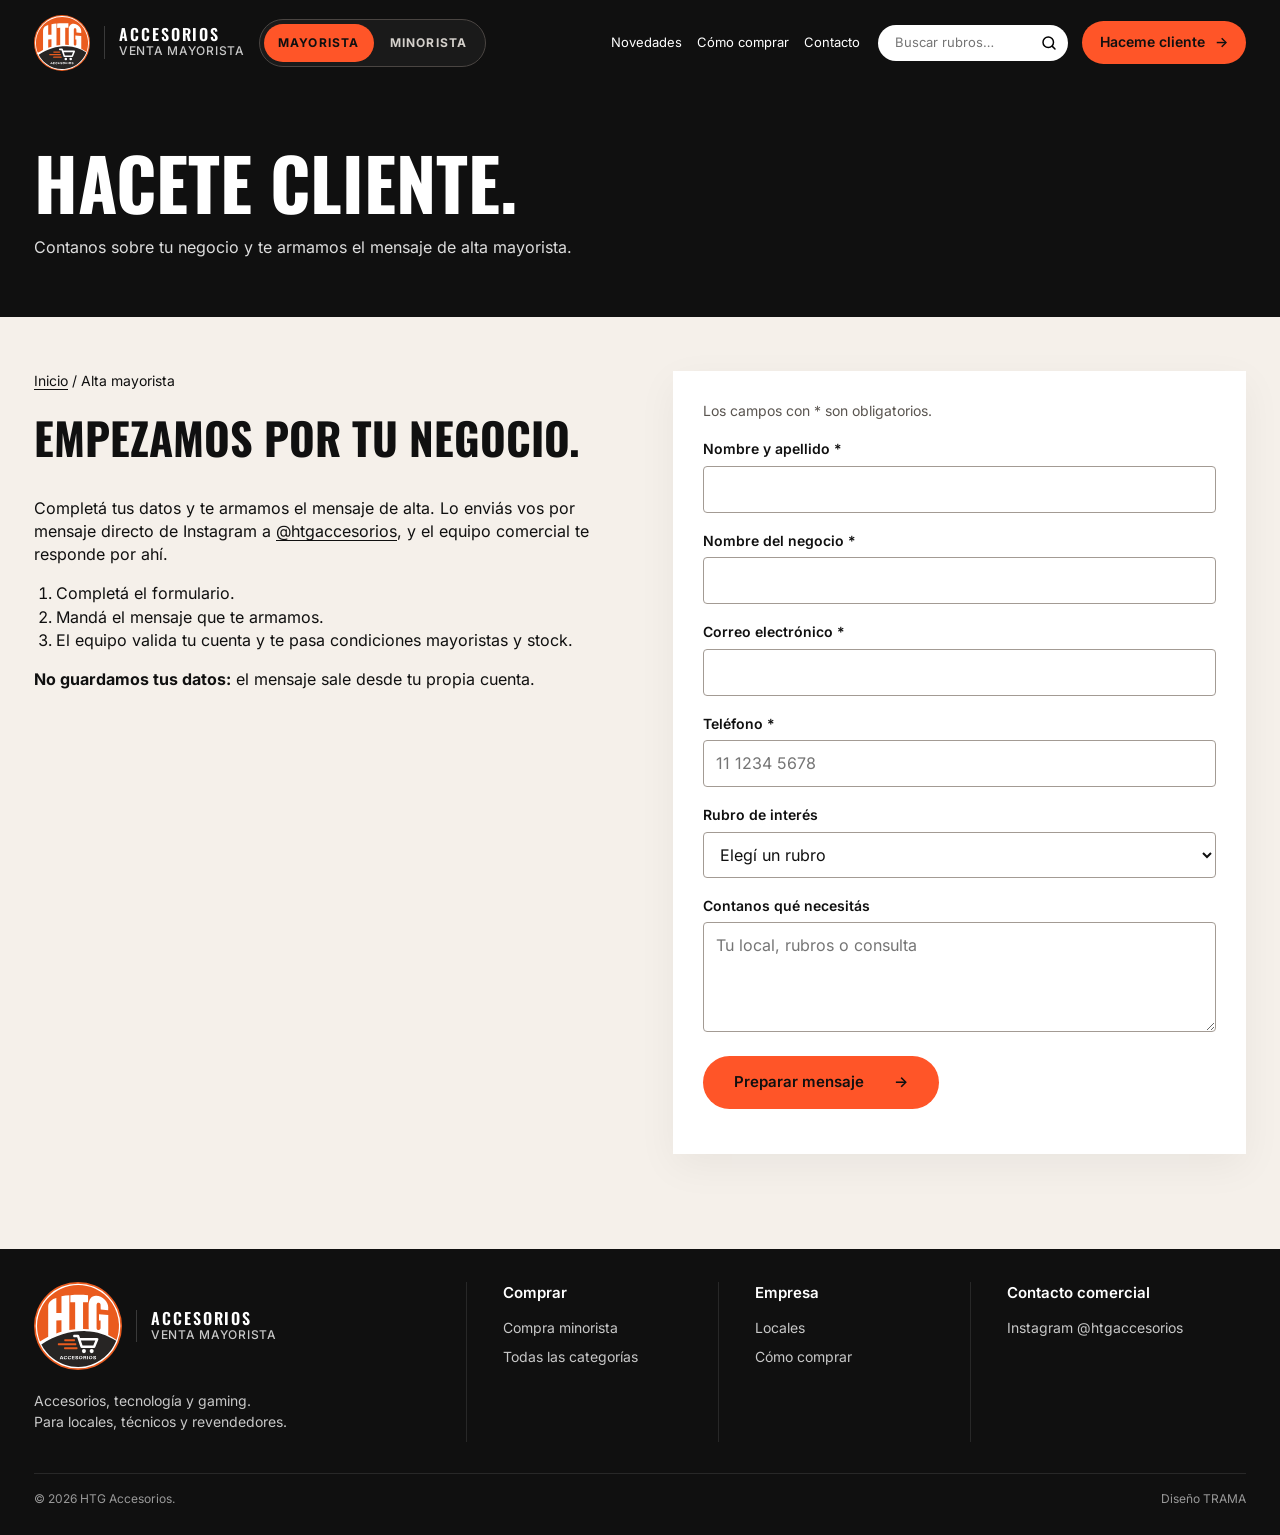
==== alta.html @ 03f977d9 "Selector Mayorista / Minorista dentro del encabezado y carrusel de rubros sin scroll vertical - El s" ====
<!doctype html><html lang="es-AR"><head><meta charset="utf-8"><meta name="viewport" content="width=device-width,initial-scale=1"><meta name="robots" content="noindex, nofollow"><title>Alta mayorista · HTG Accesorios</title><meta name="description" content="Prepará tu solicitud de alta mayorista para HTG Accesorios Monte Grande."><script>document.documentElement.classList.add('js');setTimeout(function(){if(!window.__htgReady)document.documentElement.classList.remove('js')},2500)</script><link rel="icon" href="assets/htg-logo.svg" type="image/svg+xml"><link rel="stylesheet" href="styles.css"><script src="site.js" defer></script></head><body>
<a class="skip" href="#contenido">Saltar al contenido</a><header class="site-header"><a class="identity" href="index.html" aria-label="HTG Accesorios, inicio"><img class="identity-logo" src="assets/htg-logo.svg" alt="" width="160" height="160"><span class="identity-side"><b>ACCESORIOS</b><small>VENTA MAYORISTA</small></span></a><nav class="channel-switch" aria-label="Tipo de venta"><a href="index.html" aria-current="true">Mayorista</a><a href="minorista.html">Minorista</a></nav><nav class="main-nav" id="main-nav" aria-label="Navegación principal"><a href="index.html#novedades">Novedades</a><a href="index.html#como-comprar">Cómo comprar</a><a href="index.html#locales">Contacto</a><a class="mobile-nav-cta" href="alta.html">Haceme cliente →</a></nav><form class="header-search" action="catalogo.html" method="get" role="search"><label class="visually-hidden" for="buscar-cabecera">Buscar rubros</label><input id="buscar-cabecera" name="q" type="search" placeholder="Buscar rubros…" autocomplete="off" enterkeyhint="search"><button type="submit" aria-label="Buscar"><svg viewBox="0 0 24 24" aria-hidden="true"><circle cx="11" cy="11" r="7"/><path d="m20 20-3.5-3.5"/></svg></button></form><a class="account-link" href="alta.html" aria-label="Alta mayorista"><svg viewBox="0 0 24 24" aria-hidden="true"><circle cx="12" cy="8" r="4"/><path d="M4 21a8 8 0 0 1 16 0"/></svg></a><a class="header-cta" href="alta.html">Haceme cliente <span aria-hidden="true">→</span></a><button class="menu-toggle" type="button" aria-controls="main-nav" aria-expanded="false" aria-label="Abrir menú"><span></span><span></span><span></span></button></header>
<main id="contenido"><section class="interior-header"><div class="container"><h1>HACETE CLIENTE.</h1><p>Contanos sobre tu negocio y te armamos el mensaje de alta mayorista.</p></div></section><section class="signup container"><div><p class="breadcrumbs"><a href="index.html">Inicio</a> / Alta mayorista</p><h2>EMPEZAMOS POR TU NEGOCIO.</h2><p>Completá tus datos y te armamos el mensaje de alta. Lo enviás vos por mensaje directo de Instagram a <a href="https://www.instagram.com/htgaccesorios/" target="_blank" rel="noopener"><u>@htgaccesorios</u></a>, y el equipo comercial te responde por ahí.</p><ol><li>Completá el formulario.</li><li>Mandá el mensaje que te armamos.</li><li>El equipo valida tu cuenta y te pasa condiciones mayoristas y stock.</li></ol><p><b>No guardamos tus datos:</b> el mensaje sale desde tu propia cuenta.</p></div>
<div class="signup-panel"><form id="signup-form" novalidate><p class="form-legend">Los campos con * son obligatorios.</p><label for="f-nombre">Nombre y apellido *</label><input id="f-nombre" name="nombre" required autocomplete="name" minlength="2" aria-describedby="e-nombre"><p class="field-error" id="e-nombre" aria-live="polite"></p><label for="f-negocio">Nombre del negocio *</label><input id="f-negocio" name="negocio" required autocomplete="organization" aria-describedby="e-negocio"><p class="field-error" id="e-negocio" aria-live="polite"></p><label for="f-email">Correo electrónico *</label><input id="f-email" name="email" type="email" required autocomplete="email" inputmode="email" aria-describedby="e-email"><p class="field-error" id="e-email" aria-live="polite"></p><label for="f-telefono">Teléfono *</label><input id="f-telefono" name="telefono" type="tel" required autocomplete="tel" inputmode="tel" placeholder="11 1234 5678" aria-describedby="e-telefono"><p class="field-error" id="e-telefono" aria-live="polite"></p><label for="interes">Rubro de interés</label><select name="interes" id="interes"><option value="">Elegí un rubro</option><option value="cargadores">Cables y cargadores</option><option value="audio">Audio</option><option value="fundas">Fundas</option><option value="pantalla">Protección de pantalla</option><option value="soportes">Soportes</option><option value="creadores">Creadores de contenido</option><option value="gaming">Gaming</option><option value="oficina">Computación y oficina</option><option value="smartwatch">Smartwatch y wearables</option><option value="celulares">Celulares y tablets</option></select><label for="f-mensaje">Contanos qué necesitás</label><textarea id="f-mensaje" name="mensaje" placeholder="Tu local, rubros o consulta"></textarea><button class="button button-orange" type="submit">Preparar mensaje <span aria-hidden="true">→</span></button><p class="form-message" id="form-message" role="status"></p></form>
<div class="signup-done" id="signup-done" hidden><h2 tabindex="-1">MENSAJE LISTO.</h2><p id="signup-done-lead"></p><label for="signup-message">Tu mensaje</label><textarea id="signup-message" readonly rows="9"></textarea><div class="signup-actions"><a class="button button-orange" id="send-instagram" href="https://ig.me/m/htgaccesorios" target="_blank" rel="noopener">Abrir chat de Instagram <span aria-hidden="true">→</span></a><a class="button button-outline-dark" id="send-whatsapp" href="#" target="_blank" rel="noopener">Enviar por WhatsApp <span aria-hidden="true">→</span></a></div><div class="signup-secondary"><button type="button" class="link-button" id="copy-again">Copiar de nuevo</button><a class="link-button" id="download-request" href="#" download="solicitud-alta-htg.txt">Descargar copia</a><button type="button" class="link-button" id="signup-edit">Corregir datos</button></div></div></div></section></main>
<footer class="site-footer"><div class="container footer-grid"><div class="footer-brand"><a class="identity" href="index.html" aria-label="HTG Accesorios, inicio"><img class="identity-logo" src="assets/htg-logo.svg" alt="" width="160" height="160"><span class="identity-side"><b>ACCESORIOS</b><small>VENTA MAYORISTA</small></span></a><p>Accesorios, tecnología y gaming.<br>Para locales, técnicos y revendedores.</p></div><div><h3>Comprar</h3><a href="minorista.html">Compra minorista</a><a href="catalogo.html">Todas las categorías</a></div><div><h3>Empresa</h3><a href="index.html#locales">Locales</a><a href="index.html#como-comprar">Cómo comprar</a></div><div><h3>Contacto comercial</h3><a href="https://www.instagram.com/htgaccesorios/" target="_blank" rel="noopener">Instagram @htgaccesorios</a></div></div><div class="container footer-bottom"><span>© 2026 HTG Accesorios.</span><span>Diseño TRAMA</span></div></footer></body></html>
---- styles.css ----
@font-face{font-family:Oswald;src:url('assets/Oswald-latin.woff2') format('woff2');font-weight:200 700;font-display:swap}@font-face{font-family:Inter;src:url('assets/Inter-latin.woff2') format('woff2');font-weight:100 900;font-display:swap}@font-face{font-family:Inter;src:url('assets/Inter-arrow.woff2') format('woff2');font-weight:100 900;unicode-range:U+2192;font-display:swap}
:root{--ink:#101010;--paper:#f5f0ea;--orange:#ff5528;--danger:#b3261e;--ink-raised:#151515;--ink-hover:#333;--line-dark:#282828;--on-dark-muted:#c8c8c8;--orange-hover:#ff7048;--muted:#5a5550;--line:#e3dbd3;--ease:cubic-bezier(.16,1,.3,1);--rev-dist:28px;accent-color:var(--orange);caret-color:var(--orange);--display:Oswald,'Arial Narrow',sans-serif;--body:Inter,Arial,sans-serif;scroll-behavior:smooth}*{box-sizing:border-box}[hidden]{display:none!important}::selection{background:var(--orange);color:var(--ink)}html{scroll-padding-top:80px}body{margin:0;background:var(--paper);color:var(--ink);font-family:var(--body);line-height:1.45;-webkit-font-smoothing:antialiased;-moz-osx-font-smoothing:grayscale;text-rendering:optimizeLegibility}a{color:inherit;text-decoration:none}button,input,textarea,select{font:inherit}button,a{-webkit-tap-highlight-color:transparent}button{cursor:pointer}img{max-width:100%;display:block}h1,h2,h3,p{margin-top:0}.container{width:min(100% - 112px,1328px);margin-inline:auto}.visually-hidden,.skip:not(:focus){position:absolute!important;width:1px;height:1px;padding:0;overflow:hidden;clip:rect(0,0,0,0);white-space:nowrap;border:0}.skip:focus{position:fixed;z-index:100;top:8px;left:8px;background:white;color:black;padding:12px}a:focus-visible,button:focus-visible,input:focus-visible,textarea:focus-visible{outline:3px solid var(--orange);outline-offset:4px}
.site-header{height:85px;background:var(--ink);color:#fff;display:flex;align-items:center;gap:24px;padding:0 max(56px,calc((100% - 1328px)/2));position:sticky;top:0;z-index:50;transition:transform .42s var(--ease),box-shadow .3s}.site-header.is-hidden{transform:translateY(-100%)}.site-header.is-scrolled{box-shadow:0 12px 30px -14px rgba(0,0,0,.7)}.identity{display:flex;align-items:center;gap:14px;flex-shrink:0;white-space:nowrap}.identity-logo{width:64px;height:auto;flex:0 0 auto}.identity-side{display:flex;flex-direction:column;gap:2px}.identity-side{border-left:1px solid #3a3a3a;padding-left:14px}.identity-side b{font-family:var(--display);font-weight:600;font-size:18px;letter-spacing:.12em;line-height:1}.identity-side small{font-size:12px;font-weight:500;letter-spacing:.06em;line-height:1.2;color:var(--on-dark-muted)}.main-nav{display:flex;justify-content:center;align-items:center;gap:28px;white-space:nowrap;margin-left:auto}.main-nav a{font-size:14px;font-weight:400;transition:color .2s}.main-nav a:hover,.main-nav a[aria-current=page]{color:var(--orange)}.mobile-nav-cta{display:none}.header-search{height:36px;width:245px;background:#fff;border-radius:30px;display:flex;align-items:center;margin-left:4px;flex-shrink:1;min-width:175px}.header-search input{min-width:0;width:100%;border:0;background:none;outline:none;padding:0 0 0 17px;color:var(--line-dark);font-size:13px}.header-search button{width:38px;height:36px;border:0;background:transparent;display:grid;place-items:center;flex:0 0 38px}.account-link{width:24px;flex:0 0 24px}.header-cta{background:var(--orange);color:var(--ink);transition:background-color .2s;border-radius:30px;padding:11px 18px;font-size:14px;font-weight:600;white-space:nowrap;display:flex;gap:10px;align-items:center}.menu-toggle{display:none}
.hero{height:600px;background:var(--ink);color:white;position:relative;isolation:isolate;overflow:hidden;display:flex;flex-direction:column;justify-content:space-between}.hero:before{content:"";position:absolute;inset:0;background:linear-gradient(90deg,rgba(0,0,0,.9),rgba(0,0,0,.8) 34%,rgba(0,0,0,.55) 58%,rgba(0,0,0,.18) 82%,rgba(0,0,0,.1)),linear-gradient(0deg,rgba(0,0,0,.7),transparent 38%);pointer-events:none}.hero-main,.hero-bottom{position:relative}.hero-main{padding-top:67px}.eyebrow{font-size:13px;letter-spacing:.16em;font-weight:700;line-height:1.3;color:var(--orange);margin-bottom:16px}.hero h1{font-family:var(--display);font-weight:700;font-size:clamp(48px,5.6vw,80px);line-height:.95;letter-spacing:0;max-width:870px;margin:0;text-transform:uppercase}.hero h1 span,.hero h1 em{display:block;font-style:normal}.hero h1 span{font-size:.63em;font-weight:600;line-height:1.1;white-space:nowrap}.hero h1 em{color:var(--orange);font-size:1.1em;line-height:1;white-space:nowrap}.hero-signature{font-size:24px;font-weight:500;letter-spacing:.2em;line-height:1.2;margin:14px 0 0}.hero-copy{font-size:18px;line-height:1.45;color:#e5e5e5;margin:16px 0 26px}.actions{display:flex;gap:24px}.button{border-radius:40px;display:inline-flex;align-items:center;justify-content:center;gap:30px;min-height:53px;padding:0 31px;font-size:15px;font-weight:600;white-space:nowrap;transition:transform .12s var(--ease),background-color .2s,color .2s,border-color .2s}.button:active{transform:scale(.97)}.button-orange{background:var(--orange);color:var(--ink)}.button-orange:hover,.header-cta:hover{background:var(--orange-hover)}.button-outline{border:1px solid #fff;color:#fff;background:rgba(0,0,0,.1)}.button-outline:hover{background:#fff;color:var(--ink)}.hero-bottom{min-height:105px;display:flex;align-items:stretch;justify-content:space-between;gap:24px}.benefits{display:flex;align-items:center;gap:0}.benefits>div{display:flex;align-items:center;gap:13px;min-width:195px;padding:0 24px;border-right:1px solid #393533}.benefits>div:first-child{padding-left:0}.benefits>div:last-child{border:0}.benefits p{font-size:13px;line-height:1.35;margin:0}.benefit-icon{width:36px;height:36px;flex:0 0 36px;color:var(--orange);fill:none;stroke:currentColor;stroke-width:1.5;stroke-linecap:round;stroke-linejoin:round}.hero-location{display:flex;gap:15px;align-items:center;background:rgba(0,0,0,.72);padding:12px 24px;min-width:190px}.hero-location b,.hero-location small,.hero-location .location-more{display:block}.hero-location b{font-size:14px}.hero-location small{font-size:12px}.location-more{margin-top:14px;font-size:12px;font-weight:500}.pin{display:inline-block;width:20px;height:27px;flex:0 0 20px;background:var(--orange);-webkit-mask:url('assets/icono-ubicacion.svg') center/contain no-repeat;mask:url('assets/icono-ubicacion.svg') center/contain no-repeat}
.categories-section{padding:26px 0 30px}.section-heading{display:flex;align-items:start;justify-content:space-between;margin:0 0 20px}.section-heading h2{font-size:13px;letter-spacing:.12em;line-height:1.15;border-left:2px solid var(--orange);padding-left:12px;margin:0;font-weight:700}.section-heading>a{font-size:14px;font-weight:500;white-space:nowrap;display:inline-flex;align-items:center;min-height:44px;margin-top:-12px}.section-heading>a span{margin-left:10px;font-size:19px}.categories-grid{display:grid;grid-auto-flow:column;grid-auto-columns:calc((100% - 32px)/5);gap:8px;overflow-x:auto;overflow-y:hidden;overscroll-behavior-x:contain;scroll-snap-type:x proximity;scrollbar-width:none;margin:0 -20px;padding:0 20px 2px;scroll-padding-inline:20px}.categories-grid::-webkit-scrollbar{display:none}.category{scroll-snap-align:start}.cat-tools{display:flex;align-items:center;gap:10px;margin-top:-12px}.cat-tools>a{font-size:14px;font-weight:500;white-space:nowrap;display:inline-flex;align-items:center;min-height:44px;margin-right:10px}.cat-tools>a span{margin-left:10px;font-size:19px;transition:transform .2s}.cat-tools>a:hover span{transform:translateX(4px)}.cat-arrow{width:44px;height:44px;border-radius:50%;border:1px solid #cfc6be;background:transparent;color:var(--ink);display:grid;place-items:center;transition:background-color .2s,color .2s,border-color .2s,opacity .2s}.cat-arrow svg{width:20px;height:20px;fill:none;stroke:currentColor;stroke-width:2;stroke-linecap:round;stroke-linejoin:round}.cat-arrow:not(:disabled):hover{background:var(--ink);border-color:var(--ink);color:#fff}.cat-arrow:disabled{opacity:.3;cursor:default}.category{min-width:0;display:flex;flex-direction:column;background:#f0eae4;transform:translate3d(0,var(--ty,0px),0) skewX(var(--skew,-7deg));transition:transform .9s var(--ease) var(--d,0ms),opacity .6s var(--ease) var(--d,0ms);overflow:hidden;border-radius:6px 6px 0 0}.category img{width:calc(100% + 34px);max-width:none;height:auto;aspect-ratio:1.08;object-fit:cover;transform:skewX(7deg) scale(1.02);margin-left:-17px;transition:transform .26s}.category:hover img{transform:skewX(7deg) scale(1.07)}.category>span{height:80px;transform:skewX(7deg);font-weight:600;font-size:17px;line-height:1.2;display:block;padding:17px 20px 6px;position:relative}.category b{position:absolute;right:20px;top:25px;font-size:22px;font-weight:400}
.wholesale{display:grid;grid-template-columns:56% 44%;height:495px;background:var(--ink);color:white}.stock-photo{background:var(--ink) url('assets/stock-arana.webp') center/cover no-repeat;position:relative}.stock-photo:before{content:"";position:absolute;inset:0;background:linear-gradient(90deg,rgba(0,0,0,.88),rgba(0,0,0,.62) 46%,rgba(0,0,0,.15) 85%)}.stock-content{position:relative;margin-left:max(8%,calc((100vw - 1328px)/2));padding-top:100px;max-width:300px}.stock-content h2,.how h2,.promo h2,.social-intro h2,.locations h2{font-family:var(--display);font-weight:700;line-height:.98}.stock-content h2{font-size:66px;margin:0 0 14px}.stock-content h2 em{font-style:normal;color:var(--orange)}.stock-content p{font-size:17px;line-height:1.4;margin:0 0 18px}.stock-content .button,.how .button{min-height:44px;padding:0 27px;font-size:14px}.how{display:grid;grid-template-columns:70% 30%;background:var(--ink)}.how-content{padding:40px 30px 25px 60px}.how h2{font-size:32px;font-weight:500;line-height:1.05;margin:0 0 19px}.how ol{list-style:none;padding:0;margin:0 0 20px}.how li{display:flex;gap:19px;padding:8px 0 10px;border-bottom:1px solid var(--line-dark)}.how li:last-child{border:0}.how li>span{font-family:var(--display);font-weight:500;font-size:38px;line-height:1;color:var(--orange)}.how li p{margin:0}.how li b{font-size:16px;font-weight:600;display:block;margin-bottom:2px}.how li small{display:block;color:var(--on-dark-muted);font-size:13px;line-height:1.4;max-width:280px}.how-photo{background:url('assets/como-comprar-local.webp') center/cover no-repeat}
.brands-section{padding:23px 0 30px}.brands-heading{margin-bottom:17px}.brands-heading h2{font-size:12px;border-left:0;padding:0 0 0 46px;position:relative}.brands-heading h2:before{content:"";position:absolute;left:0;top:50%;width:33px;border-top:2px solid var(--orange)}.brands{display:flex;justify-content:space-between;align-items:center;gap:25px;scrollbar-width:thin}.brands img{height:var(--h,30px);width:auto;flex:0 0 auto}.brand-samsung{--h:21px}.brand-apple{--h:31px}.brand-motorola{--h:29px}.brand-xiaomi{--h:29px}.brand-jbl{--h:40px}.brand-soul{--h:23px}.brand-aitech{--h:22px}.brand-pro21{--h:34px}.brand-send{--h:24px}
.promos{display:grid;grid-template-columns:1fr 1fr;gap:12px}.promo{--slant:70px;position:relative;isolation:isolate;height:300px;background:var(--ink) var(--photo) right center/auto 100% no-repeat;border-radius:6px;overflow:hidden}.promo::before{content:'';position:absolute;inset:0 auto 0 0;z-index:-1;width:max(var(--field),calc(100% - 433px));background:var(--field-bg);clip-path:polygon(0 0,100% 0,calc(100% - var(--slant)) 100%,0 100%)}.promo-gaming{--photo:url('assets/promo-gaming.webp');--field:48%;--field-m:64%;--field-bg:#f4e4d7}.promo-carga{--photo:url('assets/promo-carga.webp');--field:60%;--field-m:70%;--field-bg:#fe4d20}.promo>div{padding:23px 30px}.promo h2{font-size:43px;margin:0 0 8px}.promo-carga h2{font-size:clamp(28px,2.6vw,38px)}.promo p{font-size:15px;line-height:1.35;margin-bottom:14px}.button-dark{background:var(--ink);color:#fff;min-height:41px;padding:0 24px;font-size:13px;gap:24px}.button-dark:hover{background:var(--ink-hover)}
.social-section{display:grid;grid-template-columns:270px minmax(0,1fr);gap:18px;padding-top:23px;padding-bottom:23px}.social-intro h2{font-size:34px;margin:0 0 10px}.social-intro p{font-size:14px;line-height:1.45;margin-bottom:12px;max-width:230px}.social-handle{display:inline-block;font-size:15px;font-weight:600;padding:12px 0}.social-pictures{display:grid;grid-template-columns:repeat(5,minmax(0,1fr));gap:10px}.social-pictures img{height:166px;width:100%;object-fit:cover;border-radius:5px}
.locations{background:var(--ink);color:white;padding:22px 0;border-bottom:1px solid #666}.location-layout{display:grid;grid-template-columns:1.05fr 1.2fr repeat(3,1fr);gap:16px;align-items:center}.locations-lead{display:flex;align-items:center;gap:18px}.store-symbol{color:var(--orange);border:1px solid #454545;border-radius:10px;padding:14px}.store-symbol svg,.social-links svg{display:block;fill:none;stroke:currentColor;stroke-width:1.5;stroke-linecap:round;stroke-linejoin:round}.store-symbol svg{width:52px;height:52px}.social-links{margin-top:18px}.social-links svg{width:24px;height:24px}.locations h2{font-size:30px;line-height:1;margin:0 0 12px}.locations h2 small{font-size:.66em;font-weight:500;letter-spacing:.04em}.locations .button{min-height:44px;padding:0 18px;font-size:13px}.location-card{display:flex;align-items:center;gap:16px;padding-left:17px;border-left:1px solid var(--line-dark);transition:color .2s}.location-card:hover b{color:var(--orange)}.location-card p{margin:0}.location-card b{display:block;font-size:15px;font-weight:600}.location-card small{display:block;font-size:13px;line-height:1.4;color:var(--on-dark-muted);margin-top:4px}.loc-tag{display:block;font-size:12px;font-weight:700;letter-spacing:.1em;line-height:1.2;text-transform:uppercase;color:var(--on-dark-muted);margin-bottom:6px}.location-card.is-main{border-left:2px solid var(--orange)}.location-card.is-main .loc-tag{color:var(--orange)}.location-card.is-main b{font-size:18px}.site-footer{background:var(--ink);color:#fff;padding-top:33px}.footer-grid{display:grid;grid-template-columns:1.45fr .8fr .8fr 1fr;gap:32px;padding-bottom:31px}.footer-grid>div:not(:first-child){border-left:1px solid var(--line-dark);padding-left:36px}.footer-grid .identity-logo{width:88px}.footer-brand p{font-size:14px;line-height:1.5;color:var(--on-dark-muted);margin:20px 0 10px}.footer-grid h3{font-size:15px;font-weight:600;margin-bottom:14px}.footer-grid a:not(.identity),.footer-grid p:not(.footer-brand p){font-size:14px;color:var(--on-dark-muted);display:block;margin-bottom:9px}.footer-grid a:hover{color:var(--orange)}.social-links a{font-size:24px!important;color:white!important}.footer-bottom{border-top:1px solid var(--line-dark);display:flex;justify-content:space-between;font-size:12px;color:#999;padding:16px 0 28px}
.interior-header{background:var(--ink);color:#fff;padding:58px 0}.interior-header .eyebrow{margin-bottom:11px}.interior-header h1{font-family:var(--display);font-weight:700;font-size:clamp(50px,5.6vw,84px);line-height:1.1;margin:0 0 14px}.interior-header p:last-child{max-width:600px;margin:0;color:#ddd}.catalog-layout{padding:40px 0 85px}.catalog-tools{display:flex;align-items:center;justify-content:space-between;gap:20px;margin-bottom:30px}.catalog-tools label{font-weight:700}.catalog-tools input{border:1px solid #bbb;border-radius:4px;background:#fff;padding:12px 15px;min-width:280px}.catalog-grid{display:grid;grid-template-columns:repeat(5,1fr);gap:16px}.catalog-card{background:#eae2db;border-radius:5px;overflow:hidden}.catalog-card img{height:260px;width:100%;object-fit:cover;transition:transform .2s}.catalog-card:hover img{transform:scale(1.035)}.catalog-card h2{font-family:var(--display);font-weight:600;font-size:32px;line-height:1;margin:0}.catalog-card>div{display:flex;align-items:center;justify-content:space-between;gap:12px;padding:18px}.catalog-card span{color:var(--orange);font-size:25px}.catalog-empty{padding:26px 30px;background:#fff;border:1px solid var(--line);border-radius:6px}.catalog-empty p{margin:0 0 6px}.catalog-empty p:last-child{margin:0}.catalog-empty a{text-decoration:underline;text-underline-offset:.2em}.catalog-count{margin:2px 0 0;font-size:14px;color:var(--muted)}.catalog-note{margin-top:30px;padding:20px;border:1px solid #d4ccc5;font-size:14px;line-height:1.4}.catalog-note p{margin:0}.breadcrumbs{font-size:14px;line-height:2.2;margin:0 0 25px}.breadcrumbs a{text-decoration:underline}.signup{display:grid;grid-template-columns:1fr 1fr;gap:65px;padding:54px 0 95px}.signup h2{font-family:var(--display);font-weight:700;font-size:44px;line-height:1}.signup>div p,.signup>div li{line-height:1.45}.signup ol{padding-left:22px}.signup form,.signup-done{background:#fff;padding:30px;box-shadow:0 12px 38px rgba(0,0,0,.05)}.signup label{display:block;font-weight:600;font-size:14px;margin:18px 0 6px}.signup input,.signup textarea,.signup select{display:block;width:100%;min-height:46px;padding:11px 12px;border:1px solid #a39b94;border-radius:4px;background:#fff;color:var(--ink);font-size:16px;transition:border-color .2s,box-shadow .2s}.signup :is(input,textarea,select):focus-visible{outline:none;border-color:var(--ink);box-shadow:0 0 0 3px rgba(255,85,40,.4)}.signup [aria-invalid=true]{border-color:var(--danger);box-shadow:0 0 0 1px var(--danger)}.field-error{color:var(--danger);font-size:14px;font-weight:500;margin:6px 0 0}.field-error:empty{display:none}.form-legend{font-size:14px;color:var(--muted);margin:0}.signup form .button{margin-top:24px}.signup textarea{height:110px;resize:vertical}.signup button{border:0}.form-message{font-size:14px;line-height:1.4;margin:15px 0 0;color:#555}

/* ---- Movimiento ------------------------------------------------------------
   Una sola curva (--ease) para todo el sitio. El foco es la entrada del hero:
   el local prende las luces y el titular sube desde abajo del renglón. El resto
   es gramática: los rubros y los pasos entran una sola vez, en cascada. */
.hero-photo{position:absolute;inset:0;z-index:-1;background:url('assets/hero-deposito.webp') center/cover no-repeat;filter:brightness(.82) saturate(.85)}
.hero h1>span,.hero h1>em{overflow:hidden;padding:.14em 0 .06em;margin:-.14em 0 -.06em}
.hero h1 i{display:block;font-style:normal}
.js .hero-photo{transform:scale(1.07);filter:brightness(.3) saturate(.6)}
.js .hero h1 i{transform:translate3d(0,135%,0)}
.js .hero [data-in]{opacity:0;transform:translate3d(0,16px,0)}
.hero.is-in .hero-photo{transform:none;filter:brightness(.82) saturate(.85);transition:transform 1.8s var(--ease),filter 1.3s var(--ease) .08s}
.hero.is-in h1 i{transform:none;transition:transform 1s var(--ease) var(--d,0ms)}
.hero.is-in [data-in]{opacity:1;transform:none;transition:opacity .7s var(--ease) var(--d,0ms),transform .9s var(--ease) var(--d,0ms)}
.mask{display:inline-block;overflow:hidden;vertical-align:top;padding:.1em 0 .04em;margin:-.1em 0 -.04em}
.mask>i{display:inline-block;font-style:normal}
.js .reveal .mask>i{transform:translate3d(0,130%,0)}
.reveal.is-in .mask>i{transform:none;transition:transform .9s var(--ease) var(--d,0ms)}
.js .reveal:not(.reveal-words):not(.category){opacity:0;transform:translate3d(0,var(--rev-dist),0)}
.reveal.is-in:not(.reveal-words):not(.category){opacity:1;transform:none;transition:opacity .7s var(--ease) var(--d,0ms),transform .9s var(--ease) var(--d,0ms)}
.js .category.reveal:not(.is-in){--ty:var(--rev-dist);opacity:0}
.button span[aria-hidden],.header-cta span,.section-heading>a span,.category b,.catalog-card span,.social-handle span,.location-more{display:inline-block;transition:transform .25s var(--ease)}
.button:hover span[aria-hidden],.header-cta:hover span,.section-heading>a:hover span,.category:hover b,.catalog-card:hover span,.social-handle:hover span,.hero-location:hover .location-more{transform:translateX(4px)}
.social-pictures a{display:block;border-radius:5px;overflow:hidden}
.social-pictures img{transition:transform .5s var(--ease)}
.social-pictures a:hover img{transform:scale(1.05)}
.header-search button svg{width:18px;height:18px}
.account-link{display:grid;place-items:center;width:44px;height:44px;flex:0 0 44px}
.account-link svg{width:24px;height:24px}
.header-search svg,.account-link svg{fill:none;stroke:currentColor;stroke-width:2;stroke-linecap:round;stroke-linejoin:round}
.menu-toggle span{transition:transform .25s var(--ease),opacity .2s}
.menu-toggle[aria-expanded=true] span:nth-child(1){transform:translateY(7px) rotate(45deg)}
.menu-toggle[aria-expanded=true] span:nth-child(2){opacity:0}
.menu-toggle[aria-expanded=true] span:nth-child(3){transform:translateY(-7px) rotate(-45deg)}
@keyframes nav-in{from{opacity:0;transform:translateY(-8px)}}.nav-scrim{position:fixed;inset:0;z-index:40;background:rgba(0,0,0,.55);animation:fade-in .25s var(--ease)}@keyframes fade-in{from{opacity:0}}
::view-transition-group(*){animation-duration:.38s;animation-timing-function:cubic-bezier(.16,1,.3,1)}
.signup-panel{min-width:0}
.signup-done{animation:done-in .5s var(--ease)}
@keyframes done-in{from{opacity:0;transform:translateY(10px)}}
.signup-done h2{outline:none;margin-bottom:10px}
.signup-done p{line-height:1.5}
.signup #signup-message{height:auto;font-size:15px;line-height:1.5;background:#faf8f5;resize:vertical}
.signup-actions{display:flex;flex-wrap:wrap;gap:12px;margin:20px 0 6px}
.button-outline-dark{border:1px solid var(--ink);color:var(--ink);background:transparent}
.button-outline-dark:hover{background:var(--ink);color:#fff}
.signup-secondary{display:flex;flex-wrap:wrap;gap:0 20px}
.link-button{background:none;border:0;padding:12px 0;font-size:14px;font-weight:600;color:var(--ink);text-decoration:underline;text-underline-offset:.2em;cursor:pointer}
.link-button:hover{color:#c23a00}
.breadcrumbs a,.signup a u{text-underline-offset:.2em}
.brands,.social-pictures{scrollbar-color:#b9b1aa transparent}
@media(max-width:1340px){.site-header{gap:14px;padding:0 24px}.main-nav{gap:15px}.main-nav a{font-size:13px}.identity-logo{width:56px}.container{width:min(100% - 68px,1328px)}.site-header{padding:0 34px}.identity-side b{font-size:16px}.header-search{width:190px;min-width:150px}.benefits>div{min-width:165px;padding:0 13px}.promo h2{font-size:clamp(30px,2.8vw,36px)}.promo-carga h2{font-size:clamp(26px,2.4vw,30px)}}
@media(max-width:1340px){.account-link{display:none}}@media(max-width:1200px){.promos{grid-template-columns:1fr}.promo h2,.promo-carga h2{font-size:36px}}@media(max-width:1120px){.main-nav{position:absolute;top:100%;left:0;right:0;background:var(--ink-raised);display:none;flex-direction:column;align-items:stretch;gap:0;margin:0;padding:14px 28px 24px;box-shadow:0 15px 22px #0007}.main-nav.open{display:flex;animation:nav-in .28s var(--ease)}.main-nav a{font-size:17px;padding:12px;border-bottom:1px solid #333}.main-nav .mobile-nav-cta{display:block;color:var(--orange);font-weight:700}.menu-toggle{border:0;background:none;width:44px;height:44px;display:flex;flex-direction:column;justify-content:center;gap:5px;padding:0 9px;margin-left:0}.menu-toggle span{width:100%;height:2px;background:#fff}.header-cta,.account-link{display:none}.header-search{margin-left:auto}}@media(max-width:1000px){.hero h1{font-size:clamp(49px,6.3vw,70px)}.hero-bottom{width:100%}.benefits{padding-left:24px}.benefits>div{min-width:145px}.hero-location{min-width:160px}.category img{height:auto}.category>span{font-size:14px;padding:15px}.wholesale{grid-template-columns:53% 47%}.how{grid-template-columns:1fr}.how-photo{display:none}.how-content{padding:34px 26px}.stock-content{padding-top:100px}.location-layout{grid-template-columns:1fr 1fr}.social-section{grid-template-columns:210px 1fr}.social-pictures{overflow:auto;display:flex}.social-pictures a{flex:0 0 160px}.stock-photo:before{background:linear-gradient(90deg,rgba(0,0,0,.82),rgba(0,0,0,.35) 85%)}}
@media(max-width:700px){.container{width:min(100% - 32px,550px)}.site-header{height:69px;padding:0 15px;gap:12px}.identity-logo{width:50px}.identity{gap:10px}.identity-side{padding-left:10px}.identity-side b{font-size:15px;letter-spacing:.1em}.header-search{width:44px;min-width:44px;flex:0 0 44px;background:transparent}.header-search button{width:44px;height:44px;flex-basis:44px}.header-search input{position:absolute;top:69px;left:0;right:0;width:100%;padding:12px 18px;background:white;border-radius:0;font-size:16px;display:none}.header-search:focus-within input,.header-search.search-open input{display:block}.header-search button{color:white}.hero{height:auto;min-height:680px}.hero-photo{background-position:66% center}.hero:before{background:linear-gradient(90deg,rgba(0,0,0,.88),rgba(0,0,0,.45)),linear-gradient(0deg,rgba(0,0,0,.85),transparent 55%)}.hero-main{padding-top:65px}.eyebrow{font-size:12px;letter-spacing:.1em}.hero h1{font-size:clamp(44px,10vw,67px);max-width:550px}.hero h1 span,.hero h1 em{white-space:normal}.hero h1 span{font-size:.74em}.hero h1 em{font-size:1em;margin-top:4px}.hero-signature{font-size:17px;letter-spacing:.18em}.hero-copy{font-size:16px;max-width:340px}.desktop-only{display:none}.actions{gap:10px;flex-wrap:wrap}.button{min-height:47px;padding:0 20px;gap:14px;font-size:14px}.hero-bottom{display:block;margin-top:65px}.benefits{padding:0 16px 14px;display:grid;grid-template-columns:1fr 1fr;gap:13px}.benefits>div{min-width:0;padding:0;border:0;gap:9px}.benefits p{font-size:12px}.benefit-icon{width:28px;height:28px;flex-basis:28px}.hero-location{width:100%;padding:14px 22px;justify-content:flex-start}.location-more{margin-top:4px}.categories-section{padding:24px 0}.section-heading h2{font-size:12px}.section-heading>a{font-size:12px}.categories-grid{grid-auto-columns:44%;gap:9px;margin:0 -16px;padding:0 16px 2px;scroll-padding-inline:16px}.cat-arrow{display:none}.cat-tools>a{margin-right:0}.category{--skew:0deg;border-radius:5px}.category img{width:100%;margin:0;transform:none;height:auto;aspect-ratio:1.05;object-fit:cover}.category:hover img{transform:scale(1.05)}.category>span{transform:none;height:64px;font-size:14px;padding:11px}.category b{right:11px;top:17px}.wholesale{height:auto;display:flex;flex-direction:column}.stock-photo{height:430px;background-position:center}.stock-content{margin-left:24px;padding-top:66px;max-width:280px}.stock-content h2{font-size:58px}.stock-content p{font-size:15px}.how-content{padding:35px 24px 40px}.how h2{font-size:30px}.brands-section{padding:19px 0}.brands-heading h2{font-size:12px;letter-spacing:.06em;padding-left:34px;padding-right:12px}.brands-heading h2:before{width:24px}.brands{gap:30px;padding-left:0;padding-right:48px;-webkit-mask-image:linear-gradient(90deg,#000 78%,transparent);mask-image:linear-gradient(90deg,#000 78%,transparent)}.brands img{height:calc(var(--h,30px)*.82)}.promos{display:block}.promo{--slant:50px;height:260px;margin-bottom:12px;background-size:cover;background-position:left center}.promo::before{width:var(--field-m)}.promo>div{padding:19px}.promo h2{font-size:32px}.promo-carga h2{font-size:25px}.promo p{font-size:13px}.promo .button{padding:0 16px;font-size:12px;min-height:44px}.social-section{display:block}.social-intro{margin:6px 0 18px}.social-intro h2{font-size:32px}.social-intro p{max-width:none}.social-pictures{gap:8px;margin-right:-16px}.social-pictures img{height:125px}.social-pictures a{flex-basis:150px}.location-layout{grid-template-columns:1fr;gap:15px}.locations-lead{padding-bottom:8px}.location-card{min-height:54px}.footer-grid{grid-template-columns:1fr 1fr;gap:20px}.footer-brand{grid-column:1/-1}.footer-grid>div:not(:first-child){padding-left:0;border:0}.footer-grid>div:last-child{grid-column:1/-1}.footer-bottom{font-size:12px}.footer-grid a:not(.identity){padding:12px 0;margin:0}.catalog-layout{padding:25px 0 55px}.catalog-tools{display:block}.catalog-tools input{width:100%;min-width:0;margin-top:10px}.catalog-grid{grid-template-columns:1fr 1fr;gap:10px}.catalog-card img{height:160px}.catalog-card h2{font-size:23px}.catalog-card>div{padding:11px}.signup{display:block;padding:30px 0 60px}.signup h2{font-size:38px}.signup-panel{margin-top:30px}.signup form,.signup-done{padding:20px}}
@media(max-width:380px){.identity-side small{display:none}.identity-side b{font-size:14px}.hero h1{font-size:42px}.promo h2{font-size:28px}.promo-carga h2{font-size:24px}}
@media(min-width:1201px) and (max-width:1439px){.brands{gap:18px}.brands img{height:calc(var(--h,30px)*.85)}}@media(max-width:1200px){.catalog-card h2{font-size:26px}.location-layout{grid-template-columns:1fr 1fr}.locations-lead{grid-column:1/-1}}@media(max-width:1000px){.catalog-grid{grid-template-columns:repeat(2,1fr)}}@media(max-width:1200px){}@media(max-width:1000px){.categories-grid{grid-auto-columns:calc((100% - 16px)/3)}.brands{flex-wrap:wrap;justify-content:center;gap:24px 40px}}@media(max-width:700px){.categories-grid{grid-auto-columns:44%}.location-layout{grid-template-columns:1fr}.catalog-card h2{font-size:23px}.brands{display:flex;justify-content:flex-start;overflow:auto;padding-bottom:9px}}
/* Banner Distribuidor oficial SOUL, abajo del hero (03/10/2026). Magenta de SOUL, pedido por el cliente. */
.soul-banner{display:grid;grid-template-columns:minmax(0,1fr) minmax(0,1.1fr);min-height:280px;margin-top:28px;border-radius:6px;overflow:hidden;color:#fff;background:linear-gradient(110deg,#9e0058 0%,#c4006d 48%,#e60881 100%)}.soul-copy{padding:36px 44px;display:flex;flex-direction:column;align-items:flex-start;justify-content:center}.soul-kicker{margin:0 0 12px;font-size:12px;font-weight:700;letter-spacing:.16em;line-height:1.2;text-transform:uppercase}.soul-banner h2{margin:0 0 16px;line-height:0}.soul-banner h2 img{height:56px;width:auto}.soul-copy>p:not(.soul-kicker){margin:0 0 22px;font-size:16px;line-height:1.45;max-width:440px}.soul-button{background:#fff;color:var(--ink)}.soul-button:hover{background:#ffe1f0}.soul-photo{background:url('assets/soul-mostrador.webp') 60% 4%/cover no-repeat;clip-path:polygon(70px 0,100% 0,100% 100%,0 100%)}
@media(max-width:700px){.soul-banner{grid-template-columns:1fr;margin-top:20px}.soul-photo{order:-1;height:200px;clip-path:none}.soul-copy{padding:24px 20px 26px}.soul-banner h2 img{height:44px}.soul-copy>p:not(.soul-kicker){font-size:15px}}
/* Selector Mayorista / Minorista dentro del encabezado, al lado del logo (04/10/2026) */
.channel-switch{display:inline-flex;flex:0 0 auto;gap:2px;padding:4px;border:1px solid #4a4542;border-radius:999px;background:#1a1a1a}.channel-switch a{display:inline-flex;align-items:center;justify-content:center;min-height:38px;padding:0 20px;border-radius:999px;font-size:13px;font-weight:700;letter-spacing:.1em;text-transform:uppercase;color:#d4d0cb;transition:background-color .2s,color .2s}.channel-switch a:hover{color:#fff;background:#2a2a2a}.channel-switch a[aria-current]{background:var(--orange);color:var(--ink)}
@media(max-width:1340px){.channel-switch a{padding:0 14px;font-size:12px}}
@media(max-width:700px){.site-header{height:auto;flex-wrap:wrap;row-gap:10px;padding-top:10px;padding-bottom:10px}.channel-switch{order:9;flex:1 0 100%}.channel-switch a{flex:1;min-height:40px}.header-search input{top:100%}}
@media(prefers-reduced-motion:reduce){:root{scroll-behavior:auto;--rev-dist:0px}.js .hero-photo,.js .hero h1 i,.js .reveal .mask>i,.js .hero [data-in]{transform:none}.hero.is-in .hero-photo{transition:filter .6s linear}.hero.is-in h1 i,.reveal.is-in .mask>i{transition:none}.hero.is-in [data-in]{transition:opacity .4s linear}.button:active{transform:none}.site-header,.main-nav.open,.signup-done,.nav-scrim{transition:none;animation:none}.button:hover span[aria-hidden],.header-cta:hover span,.section-heading>a:hover span,.category:hover b,.catalog-card:hover span,.social-handle:hover span,.hero-location:hover .location-more{transform:none}::view-transition-group(*){animation:none}}
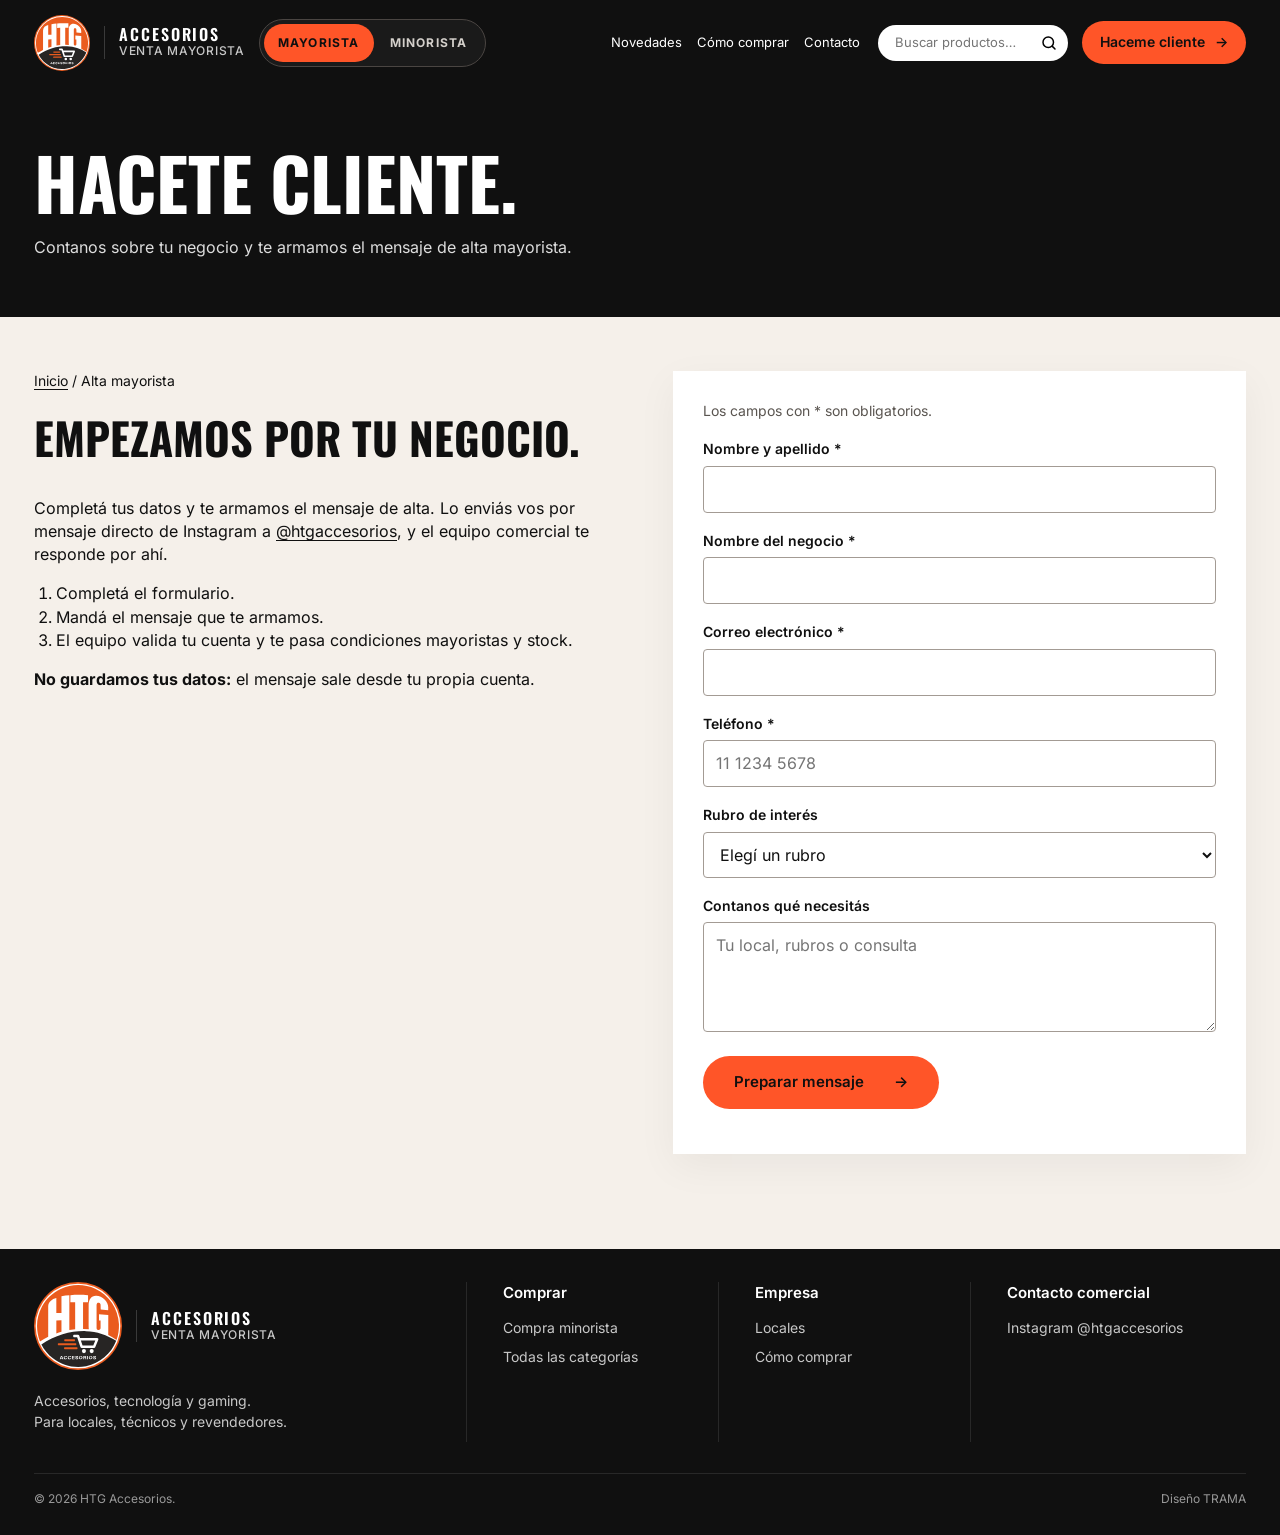
==== commit e803b486: "Catálogo de productos sin registro y ficha de producto, en mayorista y minorista - Cada categoría ab" ====
--- a/alta.html
+++ b/alta.html
@@ -1,5 +1,5 @@
 <!doctype html><html lang="es-AR"><head><meta charset="utf-8"><meta name="viewport" content="width=device-width,initial-scale=1"><meta name="robots" content="noindex, nofollow"><title>Alta mayorista · HTG Accesorios</title><meta name="description" content="Prepará tu solicitud de alta mayorista para HTG Accesorios Monte Grande."><script>document.documentElement.classList.add('js');setTimeout(function(){if(!window.__htgReady)document.documentElement.classList.remove('js')},2500)</script><link rel="icon" href="assets/htg-logo.svg" type="image/svg+xml"><link rel="stylesheet" href="styles.css"><script src="site.js" defer></script></head><body>
-<a class="skip" href="#contenido">Saltar al contenido</a><header class="site-header"><a class="identity" href="index.html" aria-label="HTG Accesorios, inicio"><img class="identity-logo" src="assets/htg-logo.svg" alt="" width="160" height="160"><span class="identity-side"><b>ACCESORIOS</b><small>VENTA MAYORISTA</small></span></a><nav class="channel-switch" aria-label="Tipo de venta"><a href="index.html" aria-current="true">Mayorista</a><a href="minorista.html">Minorista</a></nav><nav class="main-nav" id="main-nav" aria-label="Navegación principal"><a href="index.html#novedades">Novedades</a><a href="index.html#como-comprar">Cómo comprar</a><a href="index.html#locales">Contacto</a><a class="mobile-nav-cta" href="alta.html">Haceme cliente →</a></nav><form class="header-search" action="catalogo.html" method="get" role="search"><label class="visually-hidden" for="buscar-cabecera">Buscar rubros</label><input id="buscar-cabecera" name="q" type="search" placeholder="Buscar rubros…" autocomplete="off" enterkeyhint="search"><button type="submit" aria-label="Buscar"><svg viewBox="0 0 24 24" aria-hidden="true"><circle cx="11" cy="11" r="7"/><path d="m20 20-3.5-3.5"/></svg></button></form><a class="account-link" href="alta.html" aria-label="Alta mayorista"><svg viewBox="0 0 24 24" aria-hidden="true"><circle cx="12" cy="8" r="4"/><path d="M4 21a8 8 0 0 1 16 0"/></svg></a><a class="header-cta" href="alta.html">Haceme cliente <span aria-hidden="true">→</span></a><button class="menu-toggle" type="button" aria-controls="main-nav" aria-expanded="false" aria-label="Abrir menú"><span></span><span></span><span></span></button></header>
+<a class="skip" href="#contenido">Saltar al contenido</a><header class="site-header"><a class="identity" href="index.html" aria-label="HTG Accesorios, inicio"><img class="identity-logo" src="assets/htg-logo.svg" alt="" width="160" height="160"><span class="identity-side"><b>ACCESORIOS</b><small>VENTA MAYORISTA</small></span></a><nav class="channel-switch" aria-label="Tipo de venta"><a href="index.html" aria-current="true">Mayorista</a><a href="minorista.html">Minorista</a></nav><nav class="main-nav" id="main-nav" aria-label="Navegación principal"><a href="index.html#novedades">Novedades</a><a href="index.html#como-comprar">Cómo comprar</a><a href="index.html#locales">Contacto</a><a class="mobile-nav-cta" href="alta.html">Haceme cliente →</a></nav><form class="header-search" action="catalogo.html" method="get" role="search"><label class="visually-hidden" for="buscar-cabecera">Buscar productos</label><input id="buscar-cabecera" name="q" type="search" placeholder="Buscar productos…" autocomplete="off" enterkeyhint="search"><button type="submit" aria-label="Buscar"><svg viewBox="0 0 24 24" aria-hidden="true"><circle cx="11" cy="11" r="7"/><path d="m20 20-3.5-3.5"/></svg></button></form><a class="account-link" href="alta.html" aria-label="Alta mayorista"><svg viewBox="0 0 24 24" aria-hidden="true"><circle cx="12" cy="8" r="4"/><path d="M4 21a8 8 0 0 1 16 0"/></svg></a><a class="header-cta" href="alta.html">Haceme cliente <span aria-hidden="true">→</span></a><button class="menu-toggle" type="button" aria-controls="main-nav" aria-expanded="false" aria-label="Abrir menú"><span></span><span></span><span></span></button></header>
 <main id="contenido"><section class="interior-header"><div class="container"><h1>HACETE CLIENTE.</h1><p>Contanos sobre tu negocio y te armamos el mensaje de alta mayorista.</p></div></section><section class="signup container"><div><p class="breadcrumbs"><a href="index.html">Inicio</a> / Alta mayorista</p><h2>EMPEZAMOS POR TU NEGOCIO.</h2><p>Completá tus datos y te armamos el mensaje de alta. Lo enviás vos por mensaje directo de Instagram a <a href="https://www.instagram.com/htgaccesorios/" target="_blank" rel="noopener"><u>@htgaccesorios</u></a>, y el equipo comercial te responde por ahí.</p><ol><li>Completá el formulario.</li><li>Mandá el mensaje que te armamos.</li><li>El equipo valida tu cuenta y te pasa condiciones mayoristas y stock.</li></ol><p><b>No guardamos tus datos:</b> el mensaje sale desde tu propia cuenta.</p></div>
 <div class="signup-panel"><form id="signup-form" novalidate><p class="form-legend">Los campos con * son obligatorios.</p><label for="f-nombre">Nombre y apellido *</label><input id="f-nombre" name="nombre" required autocomplete="name" minlength="2" aria-describedby="e-nombre"><p class="field-error" id="e-nombre" aria-live="polite"></p><label for="f-negocio">Nombre del negocio *</label><input id="f-negocio" name="negocio" required autocomplete="organization" aria-describedby="e-negocio"><p class="field-error" id="e-negocio" aria-live="polite"></p><label for="f-email">Correo electrónico *</label><input id="f-email" name="email" type="email" required autocomplete="email" inputmode="email" aria-describedby="e-email"><p class="field-error" id="e-email" aria-live="polite"></p><label for="f-telefono">Teléfono *</label><input id="f-telefono" name="telefono" type="tel" required autocomplete="tel" inputmode="tel" placeholder="11 1234 5678" aria-describedby="e-telefono"><p class="field-error" id="e-telefono" aria-live="polite"></p><label for="interes">Rubro de interés</label><select name="interes" id="interes"><option value="">Elegí un rubro</option><option value="cargadores">Cables y cargadores</option><option value="audio">Audio</option><option value="fundas">Fundas</option><option value="pantalla">Protección de pantalla</option><option value="soportes">Soportes</option><option value="creadores">Creadores de contenido</option><option value="gaming">Gaming</option><option value="oficina">Computación y oficina</option><option value="smartwatch">Smartwatch y wearables</option><option value="celulares">Celulares y tablets</option></select><label for="f-mensaje">Contanos qué necesitás</label><textarea id="f-mensaje" name="mensaje" placeholder="Tu local, rubros o consulta"></textarea><button class="button button-orange" type="submit">Preparar mensaje <span aria-hidden="true">→</span></button><p class="form-message" id="form-message" role="status"></p></form>
 <div class="signup-done" id="signup-done" hidden><h2 tabindex="-1">MENSAJE LISTO.</h2><p id="signup-done-lead"></p><label for="signup-message">Tu mensaje</label><textarea id="signup-message" readonly rows="9"></textarea><div class="signup-actions"><a class="button button-orange" id="send-instagram" href="https://ig.me/m/htgaccesorios" target="_blank" rel="noopener">Abrir chat de Instagram <span aria-hidden="true">→</span></a><a class="button button-outline-dark" id="send-whatsapp" href="#" target="_blank" rel="noopener">Enviar por WhatsApp <span aria-hidden="true">→</span></a></div><div class="signup-secondary"><button type="button" class="link-button" id="copy-again">Copiar de nuevo</button><a class="link-button" id="download-request" href="#" download="solicitud-alta-htg.txt">Descargar copia</a><button type="button" class="link-button" id="signup-edit">Corregir datos</button></div></div></div></section></main>
--- a/styles.css
+++ b/styles.css
@@ -4,7 +4,7 @@
 .hero{height:600px;background:var(--ink);color:white;position:relative;isolation:isolate;overflow:hidden;display:flex;flex-direction:column;justify-content:space-between}.hero:before{content:"";position:absolute;inset:0;background:linear-gradient(90deg,rgba(0,0,0,.9),rgba(0,0,0,.8) 34%,rgba(0,0,0,.55) 58%,rgba(0,0,0,.18) 82%,rgba(0,0,0,.1)),linear-gradient(0deg,rgba(0,0,0,.7),transparent 38%);pointer-events:none}.hero-main,.hero-bottom{position:relative}.hero-main{padding-top:67px}.eyebrow{font-size:13px;letter-spacing:.16em;font-weight:700;line-height:1.3;color:var(--orange);margin-bottom:16px}.hero h1{font-family:var(--display);font-weight:700;font-size:clamp(48px,5.6vw,80px);line-height:.95;letter-spacing:0;max-width:870px;margin:0;text-transform:uppercase}.hero h1 span,.hero h1 em{display:block;font-style:normal}.hero h1 span{font-size:.63em;font-weight:600;line-height:1.1;white-space:nowrap}.hero h1 em{color:var(--orange);font-size:1.1em;line-height:1;white-space:nowrap}.hero-signature{font-size:24px;font-weight:500;letter-spacing:.2em;line-height:1.2;margin:14px 0 0}.hero-copy{font-size:18px;line-height:1.45;color:#e5e5e5;margin:16px 0 26px}.actions{display:flex;gap:24px}.button{border-radius:40px;display:inline-flex;align-items:center;justify-content:center;gap:30px;min-height:53px;padding:0 31px;font-size:15px;font-weight:600;white-space:nowrap;transition:transform .12s var(--ease),background-color .2s,color .2s,border-color .2s}.button:active{transform:scale(.97)}.button-orange{background:var(--orange);color:var(--ink)}.button-orange:hover,.header-cta:hover{background:var(--orange-hover)}.button-outline{border:1px solid #fff;color:#fff;background:rgba(0,0,0,.1)}.button-outline:hover{background:#fff;color:var(--ink)}.hero-bottom{min-height:105px;display:flex;align-items:stretch;justify-content:space-between;gap:24px}.benefits{display:flex;align-items:center;gap:0}.benefits>div{display:flex;align-items:center;gap:13px;min-width:195px;padding:0 24px;border-right:1px solid #393533}.benefits>div:first-child{padding-left:0}.benefits>div:last-child{border:0}.benefits p{font-size:13px;line-height:1.35;margin:0}.benefit-icon{width:36px;height:36px;flex:0 0 36px;color:var(--orange);fill:none;stroke:currentColor;stroke-width:1.5;stroke-linecap:round;stroke-linejoin:round}.hero-location{display:flex;gap:15px;align-items:center;background:rgba(0,0,0,.72);padding:12px 24px;min-width:190px}.hero-location b,.hero-location small,.hero-location .location-more{display:block}.hero-location b{font-size:14px}.hero-location small{font-size:12px}.location-more{margin-top:14px;font-size:12px;font-weight:500}.pin{display:inline-block;width:20px;height:27px;flex:0 0 20px;background:var(--orange);-webkit-mask:url('assets/icono-ubicacion.svg') center/contain no-repeat;mask:url('assets/icono-ubicacion.svg') center/contain no-repeat}
 .categories-section{padding:26px 0 30px}.section-heading{display:flex;align-items:start;justify-content:space-between;margin:0 0 20px}.section-heading h2{font-size:13px;letter-spacing:.12em;line-height:1.15;border-left:2px solid var(--orange);padding-left:12px;margin:0;font-weight:700}.section-heading>a{font-size:14px;font-weight:500;white-space:nowrap;display:inline-flex;align-items:center;min-height:44px;margin-top:-12px}.section-heading>a span{margin-left:10px;font-size:19px}.categories-grid{display:grid;grid-auto-flow:column;grid-auto-columns:calc((100% - 32px)/5);gap:8px;overflow-x:auto;overflow-y:hidden;overscroll-behavior-x:contain;scroll-snap-type:x proximity;scrollbar-width:none;margin:0 -20px;padding:0 20px 2px;scroll-padding-inline:20px}.categories-grid::-webkit-scrollbar{display:none}.category{scroll-snap-align:start}.cat-tools{display:flex;align-items:center;gap:10px;margin-top:-12px}.cat-tools>a{font-size:14px;font-weight:500;white-space:nowrap;display:inline-flex;align-items:center;min-height:44px;margin-right:10px}.cat-tools>a span{margin-left:10px;font-size:19px;transition:transform .2s}.cat-tools>a:hover span{transform:translateX(4px)}.cat-arrow{width:44px;height:44px;border-radius:50%;border:1px solid #cfc6be;background:transparent;color:var(--ink);display:grid;place-items:center;transition:background-color .2s,color .2s,border-color .2s,opacity .2s}.cat-arrow svg{width:20px;height:20px;fill:none;stroke:currentColor;stroke-width:2;stroke-linecap:round;stroke-linejoin:round}.cat-arrow:not(:disabled):hover{background:var(--ink);border-color:var(--ink);color:#fff}.cat-arrow:disabled{opacity:.3;cursor:default}.category{min-width:0;display:flex;flex-direction:column;background:#f0eae4;transform:translate3d(0,var(--ty,0px),0) skewX(var(--skew,-7deg));transition:transform .9s var(--ease) var(--d,0ms),opacity .6s var(--ease) var(--d,0ms);overflow:hidden;border-radius:6px 6px 0 0}.category img{width:calc(100% + 34px);max-width:none;height:auto;aspect-ratio:1.08;object-fit:cover;transform:skewX(7deg) scale(1.02);margin-left:-17px;transition:transform .26s}.category:hover img{transform:skewX(7deg) scale(1.07)}.category>span{height:80px;transform:skewX(7deg);font-weight:600;font-size:17px;line-height:1.2;display:block;padding:17px 20px 6px;position:relative}.category b{position:absolute;right:20px;top:25px;font-size:22px;font-weight:400}
 .wholesale{display:grid;grid-template-columns:56% 44%;height:495px;background:var(--ink);color:white}.stock-photo{background:var(--ink) url('assets/stock-arana.webp') center/cover no-repeat;position:relative}.stock-photo:before{content:"";position:absolute;inset:0;background:linear-gradient(90deg,rgba(0,0,0,.88),rgba(0,0,0,.62) 46%,rgba(0,0,0,.15) 85%)}.stock-content{position:relative;margin-left:max(8%,calc((100vw - 1328px)/2));padding-top:100px;max-width:300px}.stock-content h2,.how h2,.promo h2,.social-intro h2,.locations h2{font-family:var(--display);font-weight:700;line-height:.98}.stock-content h2{font-size:66px;margin:0 0 14px}.stock-content h2 em{font-style:normal;color:var(--orange)}.stock-content p{font-size:17px;line-height:1.4;margin:0 0 18px}.stock-content .button,.how .button{min-height:44px;padding:0 27px;font-size:14px}.how{display:grid;grid-template-columns:70% 30%;background:var(--ink)}.how-content{padding:40px 30px 25px 60px}.how h2{font-size:32px;font-weight:500;line-height:1.05;margin:0 0 19px}.how ol{list-style:none;padding:0;margin:0 0 20px}.how li{display:flex;gap:19px;padding:8px 0 10px;border-bottom:1px solid var(--line-dark)}.how li:last-child{border:0}.how li>span{font-family:var(--display);font-weight:500;font-size:38px;line-height:1;color:var(--orange)}.how li p{margin:0}.how li b{font-size:16px;font-weight:600;display:block;margin-bottom:2px}.how li small{display:block;color:var(--on-dark-muted);font-size:13px;line-height:1.4;max-width:280px}.how-photo{background:url('assets/como-comprar-local.webp') center/cover no-repeat}
-.brands-section{padding:23px 0 30px}.brands-heading{margin-bottom:17px}.brands-heading h2{font-size:12px;border-left:0;padding:0 0 0 46px;position:relative}.brands-heading h2:before{content:"";position:absolute;left:0;top:50%;width:33px;border-top:2px solid var(--orange)}.brands{display:flex;justify-content:space-between;align-items:center;gap:25px;scrollbar-width:thin}.brands img{height:var(--h,30px);width:auto;flex:0 0 auto}.brand-samsung{--h:21px}.brand-apple{--h:31px}.brand-motorola{--h:29px}.brand-xiaomi{--h:29px}.brand-jbl{--h:40px}.brand-soul{--h:23px}.brand-aitech{--h:22px}.brand-pro21{--h:34px}.brand-send{--h:24px}
+.brands-section{padding:23px 0 30px}.brands-heading{margin-bottom:17px}.brands-heading h2{font-size:12px;border-left:0;padding:0 0 0 46px;position:relative}.brands-heading h2:before{content:"";position:absolute;left:0;top:50%;width:33px;border-top:2px solid var(--orange)}.brand-samsung{--h:21px}.brand-apple{--h:31px}.brand-motorola{--h:29px}.brand-xiaomi{--h:29px}.brand-jbl{--h:40px}.brand-soul{--h:23px}.brand-aitech{--h:22px}.brand-pro21{--h:34px}.brand-send{--h:24px}
 .promos{display:grid;grid-template-columns:1fr 1fr;gap:12px}.promo{--slant:70px;position:relative;isolation:isolate;height:300px;background:var(--ink) var(--photo) right center/auto 100% no-repeat;border-radius:6px;overflow:hidden}.promo::before{content:'';position:absolute;inset:0 auto 0 0;z-index:-1;width:max(var(--field),calc(100% - 433px));background:var(--field-bg);clip-path:polygon(0 0,100% 0,calc(100% - var(--slant)) 100%,0 100%)}.promo-gaming{--photo:url('assets/promo-gaming.webp');--field:48%;--field-m:64%;--field-bg:#f4e4d7}.promo-carga{--photo:url('assets/promo-carga.webp');--field:60%;--field-m:70%;--field-bg:#fe4d20}.promo>div{padding:23px 30px}.promo h2{font-size:43px;margin:0 0 8px}.promo-carga h2{font-size:clamp(28px,2.6vw,38px)}.promo p{font-size:15px;line-height:1.35;margin-bottom:14px}.button-dark{background:var(--ink);color:#fff;min-height:41px;padding:0 24px;font-size:13px;gap:24px}.button-dark:hover{background:var(--ink-hover)}
 .social-section{display:grid;grid-template-columns:270px minmax(0,1fr);gap:18px;padding-top:23px;padding-bottom:23px}.social-intro h2{font-size:34px;margin:0 0 10px}.social-intro p{font-size:14px;line-height:1.45;margin-bottom:12px;max-width:230px}.social-handle{display:inline-block;font-size:15px;font-weight:600;padding:12px 0}.social-pictures{display:grid;grid-template-columns:repeat(5,minmax(0,1fr));gap:10px}.social-pictures img{height:166px;width:100%;object-fit:cover;border-radius:5px}
 .locations{background:var(--ink);color:white;padding:22px 0;border-bottom:1px solid #666}.location-layout{display:grid;grid-template-columns:1.05fr 1.2fr repeat(3,1fr);gap:16px;align-items:center}.locations-lead{display:flex;align-items:center;gap:18px}.store-symbol{color:var(--orange);border:1px solid #454545;border-radius:10px;padding:14px}.store-symbol svg,.social-links svg{display:block;fill:none;stroke:currentColor;stroke-width:1.5;stroke-linecap:round;stroke-linejoin:round}.store-symbol svg{width:52px;height:52px}.social-links{margin-top:18px}.social-links svg{width:24px;height:24px}.locations h2{font-size:30px;line-height:1;margin:0 0 12px}.locations h2 small{font-size:.66em;font-weight:500;letter-spacing:.04em}.locations .button{min-height:44px;padding:0 18px;font-size:13px}.location-card{display:flex;align-items:center;gap:16px;padding-left:17px;border-left:1px solid var(--line-dark);transition:color .2s}.location-card:hover b{color:var(--orange)}.location-card p{margin:0}.location-card b{display:block;font-size:15px;font-weight:600}.location-card small{display:block;font-size:13px;line-height:1.4;color:var(--on-dark-muted);margin-top:4px}.loc-tag{display:block;font-size:12px;font-weight:700;letter-spacing:.1em;line-height:1.2;text-transform:uppercase;color:var(--on-dark-muted);margin-bottom:6px}.location-card.is-main{border-left:2px solid var(--orange)}.location-card.is-main .loc-tag{color:var(--orange)}.location-card.is-main b{font-size:18px}.site-footer{background:var(--ink);color:#fff;padding-top:33px}.footer-grid{display:grid;grid-template-columns:1.45fr .8fr .8fr 1fr;gap:32px;padding-bottom:31px}.footer-grid>div:not(:first-child){border-left:1px solid var(--line-dark);padding-left:36px}.footer-grid .identity-logo{width:88px}.footer-brand p{font-size:14px;line-height:1.5;color:var(--on-dark-muted);margin:20px 0 10px}.footer-grid h3{font-size:15px;font-weight:600;margin-bottom:14px}.footer-grid a:not(.identity),.footer-grid p:not(.footer-brand p){font-size:14px;color:var(--on-dark-muted);display:block;margin-bottom:9px}.footer-grid a:hover{color:var(--orange)}.social-links a{font-size:24px!important;color:white!important}.footer-bottom{border-top:1px solid var(--line-dark);display:flex;justify-content:space-between;font-size:12px;color:#999;padding:16px 0 28px}
@@ -58,17 +58,32 @@
 .link-button{background:none;border:0;padding:12px 0;font-size:14px;font-weight:600;color:var(--ink);text-decoration:underline;text-underline-offset:.2em;cursor:pointer}
 .link-button:hover{color:#c23a00}
 .breadcrumbs a,.signup a u{text-underline-offset:.2em}
-.brands,.social-pictures{scrollbar-color:#b9b1aa transparent}
+.social-pictures{scrollbar-color:#b9b1aa transparent}
 @media(max-width:1340px){.site-header{gap:14px;padding:0 24px}.main-nav{gap:15px}.main-nav a{font-size:13px}.identity-logo{width:56px}.container{width:min(100% - 68px,1328px)}.site-header{padding:0 34px}.identity-side b{font-size:16px}.header-search{width:190px;min-width:150px}.benefits>div{min-width:165px;padding:0 13px}.promo h2{font-size:clamp(30px,2.8vw,36px)}.promo-carga h2{font-size:clamp(26px,2.4vw,30px)}}
 @media(max-width:1340px){.account-link{display:none}}@media(max-width:1200px){.promos{grid-template-columns:1fr}.promo h2,.promo-carga h2{font-size:36px}}@media(max-width:1120px){.main-nav{position:absolute;top:100%;left:0;right:0;background:var(--ink-raised);display:none;flex-direction:column;align-items:stretch;gap:0;margin:0;padding:14px 28px 24px;box-shadow:0 15px 22px #0007}.main-nav.open{display:flex;animation:nav-in .28s var(--ease)}.main-nav a{font-size:17px;padding:12px;border-bottom:1px solid #333}.main-nav .mobile-nav-cta{display:block;color:var(--orange);font-weight:700}.menu-toggle{border:0;background:none;width:44px;height:44px;display:flex;flex-direction:column;justify-content:center;gap:5px;padding:0 9px;margin-left:0}.menu-toggle span{width:100%;height:2px;background:#fff}.header-cta,.account-link{display:none}.header-search{margin-left:auto}}@media(max-width:1000px){.hero h1{font-size:clamp(49px,6.3vw,70px)}.hero-bottom{width:100%}.benefits{padding-left:24px}.benefits>div{min-width:145px}.hero-location{min-width:160px}.category img{height:auto}.category>span{font-size:14px;padding:15px}.wholesale{grid-template-columns:53% 47%}.how{grid-template-columns:1fr}.how-photo{display:none}.how-content{padding:34px 26px}.stock-content{padding-top:100px}.location-layout{grid-template-columns:1fr 1fr}.social-section{grid-template-columns:210px 1fr}.social-pictures{overflow:auto;display:flex}.social-pictures a{flex:0 0 160px}.stock-photo:before{background:linear-gradient(90deg,rgba(0,0,0,.82),rgba(0,0,0,.35) 85%)}}
-@media(max-width:700px){.container{width:min(100% - 32px,550px)}.site-header{height:69px;padding:0 15px;gap:12px}.identity-logo{width:50px}.identity{gap:10px}.identity-side{padding-left:10px}.identity-side b{font-size:15px;letter-spacing:.1em}.header-search{width:44px;min-width:44px;flex:0 0 44px;background:transparent}.header-search button{width:44px;height:44px;flex-basis:44px}.header-search input{position:absolute;top:69px;left:0;right:0;width:100%;padding:12px 18px;background:white;border-radius:0;font-size:16px;display:none}.header-search:focus-within input,.header-search.search-open input{display:block}.header-search button{color:white}.hero{height:auto;min-height:680px}.hero-photo{background-position:66% center}.hero:before{background:linear-gradient(90deg,rgba(0,0,0,.88),rgba(0,0,0,.45)),linear-gradient(0deg,rgba(0,0,0,.85),transparent 55%)}.hero-main{padding-top:65px}.eyebrow{font-size:12px;letter-spacing:.1em}.hero h1{font-size:clamp(44px,10vw,67px);max-width:550px}.hero h1 span,.hero h1 em{white-space:normal}.hero h1 span{font-size:.74em}.hero h1 em{font-size:1em;margin-top:4px}.hero-signature{font-size:17px;letter-spacing:.18em}.hero-copy{font-size:16px;max-width:340px}.desktop-only{display:none}.actions{gap:10px;flex-wrap:wrap}.button{min-height:47px;padding:0 20px;gap:14px;font-size:14px}.hero-bottom{display:block;margin-top:65px}.benefits{padding:0 16px 14px;display:grid;grid-template-columns:1fr 1fr;gap:13px}.benefits>div{min-width:0;padding:0;border:0;gap:9px}.benefits p{font-size:12px}.benefit-icon{width:28px;height:28px;flex-basis:28px}.hero-location{width:100%;padding:14px 22px;justify-content:flex-start}.location-more{margin-top:4px}.categories-section{padding:24px 0}.section-heading h2{font-size:12px}.section-heading>a{font-size:12px}.categories-grid{grid-auto-columns:44%;gap:9px;margin:0 -16px;padding:0 16px 2px;scroll-padding-inline:16px}.cat-arrow{display:none}.cat-tools>a{margin-right:0}.category{--skew:0deg;border-radius:5px}.category img{width:100%;margin:0;transform:none;height:auto;aspect-ratio:1.05;object-fit:cover}.category:hover img{transform:scale(1.05)}.category>span{transform:none;height:64px;font-size:14px;padding:11px}.category b{right:11px;top:17px}.wholesale{height:auto;display:flex;flex-direction:column}.stock-photo{height:430px;background-position:center}.stock-content{margin-left:24px;padding-top:66px;max-width:280px}.stock-content h2{font-size:58px}.stock-content p{font-size:15px}.how-content{padding:35px 24px 40px}.how h2{font-size:30px}.brands-section{padding:19px 0}.brands-heading h2{font-size:12px;letter-spacing:.06em;padding-left:34px;padding-right:12px}.brands-heading h2:before{width:24px}.brands{gap:30px;padding-left:0;padding-right:48px;-webkit-mask-image:linear-gradient(90deg,#000 78%,transparent);mask-image:linear-gradient(90deg,#000 78%,transparent)}.brands img{height:calc(var(--h,30px)*.82)}.promos{display:block}.promo{--slant:50px;height:260px;margin-bottom:12px;background-size:cover;background-position:left center}.promo::before{width:var(--field-m)}.promo>div{padding:19px}.promo h2{font-size:32px}.promo-carga h2{font-size:25px}.promo p{font-size:13px}.promo .button{padding:0 16px;font-size:12px;min-height:44px}.social-section{display:block}.social-intro{margin:6px 0 18px}.social-intro h2{font-size:32px}.social-intro p{max-width:none}.social-pictures{gap:8px;margin-right:-16px}.social-pictures img{height:125px}.social-pictures a{flex-basis:150px}.location-layout{grid-template-columns:1fr;gap:15px}.locations-lead{padding-bottom:8px}.location-card{min-height:54px}.footer-grid{grid-template-columns:1fr 1fr;gap:20px}.footer-brand{grid-column:1/-1}.footer-grid>div:not(:first-child){padding-left:0;border:0}.footer-grid>div:last-child{grid-column:1/-1}.footer-bottom{font-size:12px}.footer-grid a:not(.identity){padding:12px 0;margin:0}.catalog-layout{padding:25px 0 55px}.catalog-tools{display:block}.catalog-tools input{width:100%;min-width:0;margin-top:10px}.catalog-grid{grid-template-columns:1fr 1fr;gap:10px}.catalog-card img{height:160px}.catalog-card h2{font-size:23px}.catalog-card>div{padding:11px}.signup{display:block;padding:30px 0 60px}.signup h2{font-size:38px}.signup-panel{margin-top:30px}.signup form,.signup-done{padding:20px}}
+@media(max-width:700px){.container{width:min(100% - 32px,550px)}.site-header{height:69px;padding:0 15px;gap:12px}.identity-logo{width:50px}.identity{gap:10px}.identity-side{padding-left:10px}.identity-side b{font-size:15px;letter-spacing:.1em}.header-search{width:44px;min-width:44px;flex:0 0 44px;background:transparent}.header-search button{width:44px;height:44px;flex-basis:44px}.header-search input{position:absolute;top:69px;left:0;right:0;width:100%;padding:12px 18px;background:white;border-radius:0;font-size:16px;display:none}.header-search:focus-within input,.header-search.search-open input{display:block}.header-search button{color:white}.hero{height:auto;min-height:680px}.hero-photo{background-position:66% center}.hero:before{background:linear-gradient(90deg,rgba(0,0,0,.88),rgba(0,0,0,.45)),linear-gradient(0deg,rgba(0,0,0,.85),transparent 55%)}.hero-main{padding-top:65px}.eyebrow{font-size:12px;letter-spacing:.1em}.hero h1{font-size:clamp(44px,10vw,67px);max-width:550px}.hero h1 span,.hero h1 em{white-space:normal}.hero h1 span{font-size:.74em}.hero h1 em{font-size:1em;margin-top:4px}.hero-signature{font-size:17px;letter-spacing:.18em}.hero-copy{font-size:16px;max-width:340px}.desktop-only{display:none}.actions{gap:10px;flex-wrap:wrap}.button{min-height:47px;padding:0 20px;gap:14px;font-size:14px}.hero-bottom{display:block;margin-top:65px}.benefits{padding:0 16px 14px;display:grid;grid-template-columns:1fr 1fr;gap:13px}.benefits>div{min-width:0;padding:0;border:0;gap:9px}.benefits p{font-size:12px}.benefit-icon{width:28px;height:28px;flex-basis:28px}.hero-location{width:100%;padding:14px 22px;justify-content:flex-start}.location-more{margin-top:4px}.categories-section{padding:24px 0}.section-heading h2{font-size:12px}.section-heading>a{font-size:12px}.categories-grid{grid-auto-columns:44%;gap:9px;margin:0 -16px;padding:0 16px 2px;scroll-padding-inline:16px}.cat-arrow{display:none}.cat-tools>a{margin-right:0}.category{--skew:0deg;border-radius:5px}.category img{width:100%;margin:0;transform:none;height:auto;aspect-ratio:1.05;object-fit:cover}.category:hover img{transform:scale(1.05)}.category>span{transform:none;height:64px;font-size:14px;padding:11px}.category b{right:11px;top:17px}.wholesale{height:auto;display:flex;flex-direction:column}.stock-photo{height:430px;background-position:center}.stock-content{margin-left:24px;padding-top:66px;max-width:280px}.stock-content h2{font-size:58px}.stock-content p{font-size:15px}.how-content{padding:35px 24px 40px}.how h2{font-size:30px}.brands-section{padding:19px 0}.brands-heading h2{font-size:12px;letter-spacing:.06em;padding-left:34px;padding-right:12px}.brands-heading h2:before{width:24px}.promos{display:block}.promo{--slant:50px;height:260px;margin-bottom:12px;background-size:cover;background-position:left center}.promo::before{width:var(--field-m)}.promo>div{padding:19px}.promo h2{font-size:32px}.promo-carga h2{font-size:25px}.promo p{font-size:13px}.promo .button{padding:0 16px;font-size:12px;min-height:44px}.social-section{display:block}.social-intro{margin:6px 0 18px}.social-intro h2{font-size:32px}.social-intro p{max-width:none}.social-pictures{gap:8px;margin-right:-16px}.social-pictures img{height:125px}.social-pictures a{flex-basis:150px}.location-layout{grid-template-columns:1fr;gap:15px}.locations-lead{padding-bottom:8px}.location-card{min-height:54px}.footer-grid{grid-template-columns:1fr 1fr;gap:20px}.footer-brand{grid-column:1/-1}.footer-grid>div:not(:first-child){padding-left:0;border:0}.footer-grid>div:last-child{grid-column:1/-1}.footer-bottom{font-size:12px}.footer-grid a:not(.identity){padding:12px 0;margin:0}.catalog-layout{padding:25px 0 55px}.catalog-tools{display:block}.catalog-tools input{width:100%;min-width:0;margin-top:10px}.catalog-grid{grid-template-columns:1fr 1fr;gap:10px}.catalog-card img{height:160px}.catalog-card h2{font-size:23px}.catalog-card>div{padding:11px}.signup{display:block;padding:30px 0 60px}.signup h2{font-size:38px}.signup-panel{margin-top:30px}.signup form,.signup-done{padding:20px}}
 @media(max-width:380px){.identity-side small{display:none}.identity-side b{font-size:14px}.hero h1{font-size:42px}.promo h2{font-size:28px}.promo-carga h2{font-size:24px}}
-@media(min-width:1201px) and (max-width:1439px){.brands{gap:18px}.brands img{height:calc(var(--h,30px)*.85)}}@media(max-width:1200px){.catalog-card h2{font-size:26px}.location-layout{grid-template-columns:1fr 1fr}.locations-lead{grid-column:1/-1}}@media(max-width:1000px){.catalog-grid{grid-template-columns:repeat(2,1fr)}}@media(max-width:1200px){}@media(max-width:1000px){.categories-grid{grid-auto-columns:calc((100% - 16px)/3)}.brands{flex-wrap:wrap;justify-content:center;gap:24px 40px}}@media(max-width:700px){.categories-grid{grid-auto-columns:44%}.location-layout{grid-template-columns:1fr}.catalog-card h2{font-size:23px}.brands{display:flex;justify-content:flex-start;overflow:auto;padding-bottom:9px}}
+@media(max-width:1200px){.catalog-card h2{font-size:26px}.location-layout{grid-template-columns:1fr 1fr}.locations-lead{grid-column:1/-1}}@media(max-width:1000px){.catalog-grid{grid-template-columns:repeat(2,1fr)}}@media(max-width:1200px){}@media(max-width:1000px){.categories-grid{grid-auto-columns:calc((100% - 16px)/3)}}@media(max-width:700px){.categories-grid{grid-auto-columns:44%}.location-layout{grid-template-columns:1fr}.catalog-card h2{font-size:23px}}
 /* Banner Distribuidor oficial SOUL, abajo del hero (03/10/2026). Magenta de SOUL, pedido por el cliente. */
 .soul-banner{display:grid;grid-template-columns:minmax(0,1fr) minmax(0,1.1fr);min-height:280px;margin-top:28px;border-radius:6px;overflow:hidden;color:#fff;background:linear-gradient(110deg,#9e0058 0%,#c4006d 48%,#e60881 100%)}.soul-copy{padding:36px 44px;display:flex;flex-direction:column;align-items:flex-start;justify-content:center}.soul-kicker{margin:0 0 12px;font-size:12px;font-weight:700;letter-spacing:.16em;line-height:1.2;text-transform:uppercase}.soul-banner h2{margin:0 0 16px;line-height:0}.soul-banner h2 img{height:56px;width:auto}.soul-copy>p:not(.soul-kicker){margin:0 0 22px;font-size:16px;line-height:1.45;max-width:440px}.soul-button{background:#fff;color:var(--ink)}.soul-button:hover{background:#ffe1f0}.soul-photo{background:url('assets/soul-mostrador.webp') 60% 4%/cover no-repeat;clip-path:polygon(70px 0,100% 0,100% 100%,0 100%)}
 @media(max-width:700px){.soul-banner{grid-template-columns:1fr;margin-top:20px}.soul-photo{order:-1;height:200px;clip-path:none}.soul-copy{padding:24px 20px 26px}.soul-banner h2 img{height:44px}.soul-copy>p:not(.soul-kicker){font-size:15px}}
+/* Catálogo y ficha de producto (04/10/2026). Sin precios: mayorista "Precio para clientes", minorista "Consultá precio". */
+.shop .interior-header{padding:34px 0 38px}.shop .interior-header .breadcrumbs{margin:0 0 14px;color:var(--on-dark-muted)}.shop .interior-header .breadcrumbs a{color:#fff}.shop .interior-header h1{font-size:clamp(40px,4.6vw,64px);margin:0 0 8px;text-transform:uppercase}.shop .interior-header p#shop-sub{max-width:620px;color:var(--on-dark-muted)}
+.shop-body{padding:26px 0 70px}.shop-cats{display:flex;gap:8px;overflow-x:auto;scrollbar-width:none;padding:2px 0 4px;margin-bottom:14px}.shop-cats::-webkit-scrollbar{display:none}.shop-cats a{flex:0 0 auto;display:inline-flex;align-items:center;min-height:40px;padding:0 16px;border:1px solid #cfc6be;border-radius:999px;font-size:14px;font-weight:500;white-space:nowrap;transition:background-color .2s,color .2s,border-color .2s}.shop-cats a:hover{border-color:var(--ink)}.shop-cats a[aria-current]{background:var(--ink);border-color:var(--ink);color:#fff}.shop-count{margin:0 0 16px;font-size:14px;color:var(--muted)}
+.shop-grid{display:grid;grid-template-columns:repeat(auto-fill,minmax(230px,1fr));gap:16px}.pcard{display:flex;flex-direction:column;background:#fff;border:1px solid var(--line);border-radius:6px;overflow:hidden;transition:border-color .2s,transform .2s var(--ease)}.pcard:hover{border-color:var(--ink)}.pcard-img{display:block;background:#f0eae4;aspect-ratio:1;overflow:hidden}.pcard-img img{width:100%;height:100%;object-fit:contain;padding:8%;transition:transform .4s var(--ease)}.pcard:hover .pcard-img img{transform:scale(1.05)}.pcard-body{display:flex;flex-direction:column;gap:6px;padding:14px 16px 16px;flex:1}.pcard-body small{font-size:12px;font-weight:600;letter-spacing:.06em;color:var(--muted)}.pcard-body b{font-size:15px;font-weight:600;line-height:1.3;flex:1}.pcard-price{display:inline-flex;align-items:center;gap:8px;margin-top:6px;font-size:13px;font-weight:600;color:#b03600}.pcard-price svg,.pdp-price>svg{width:16px;height:16px;flex:0 0 16px;fill:none;stroke:currentColor;stroke-width:2;stroke-linecap:round;stroke-linejoin:round}
+.shop-empty{grid-column:1/-1;padding:28px;background:#fff;border:1px solid var(--line);border-radius:6px}.shop-empty b{display:block;font-size:18px;margin-bottom:6px}.shop-empty p{margin:0 0 18px;color:var(--muted)}
+.pdp-crumb{margin-bottom:22px}.pdp-crumb span{color:var(--muted)}.pdp{display:grid;grid-template-columns:minmax(0,1fr) minmax(0,1fr);gap:clamp(28px,4vw,64px);align-items:start}.pdp-img{background:#f0eae4;border-radius:6px;aspect-ratio:1;display:grid;place-items:center}.pdp-img img{width:86%;height:auto}.pdp-brand{margin:0 0 10px;font-size:13px;font-weight:700;letter-spacing:.12em;text-transform:uppercase;color:var(--muted)}.pdp h1{font-family:var(--display);font-weight:700;font-size:clamp(34px,3.4vw,50px);line-height:1.02;text-transform:uppercase;margin:0 0 20px}.pdp-feats{list-style:none;padding:0;margin:0 0 26px;display:grid;gap:10px}.pdp-feats li{position:relative;padding-left:26px;font-size:16px}.pdp-feats li:before{content:"";position:absolute;left:2px;top:.45em;width:11px;height:6px;border-left:2px solid var(--orange);border-bottom:2px solid var(--orange);transform:rotate(-45deg)}
+.pdp-price{display:flex;gap:14px;padding:22px 24px;background:#fff;border:1px solid var(--line);border-radius:6px;color:#b03600}.pdp-price>svg{width:24px;height:24px;flex-basis:24px;margin-top:3px}.pdp-price b{display:block;font-family:var(--display);font-size:24px;font-weight:600;text-transform:uppercase;color:var(--ink);margin-bottom:4px}.pdp-price p{margin:0 0 16px;color:var(--muted);font-size:15px;line-height:1.45}.pdp-actions{display:flex;flex-wrap:wrap;gap:10px}.pdp-actions .button{min-height:48px;padding:0 24px;font-size:14px;gap:16px}.pdp-note{margin:16px 0 0;font-size:14px;color:var(--muted)}
+.pdp-related{margin-top:64px}.pdp-related .section-heading h2{font-size:13px}
+@media(max-width:700px){.shop-grid{grid-template-columns:1fr 1fr;gap:10px}.pcard-body{padding:11px 12px 13px}.pcard-body b{font-size:14px}.pcard-price{font-size:12px}.pdp{grid-template-columns:1fr}.pdp-price{padding:18px}.pdp-actions .button{flex:1 1 100%}.shop .interior-header{padding:26px 0 28px}}
 /* Selector Mayorista / Minorista dentro del encabezado, al lado del logo (04/10/2026) */
 .channel-switch{display:inline-flex;flex:0 0 auto;gap:2px;padding:4px;border:1px solid #4a4542;border-radius:999px;background:#1a1a1a}.channel-switch a{display:inline-flex;align-items:center;justify-content:center;min-height:38px;padding:0 20px;border-radius:999px;font-size:13px;font-weight:700;letter-spacing:.1em;text-transform:uppercase;color:#d4d0cb;transition:background-color .2s,color .2s}.channel-switch a:hover{color:#fff;background:#2a2a2a}.channel-switch a[aria-current]{background:var(--orange);color:var(--ink)}
 @media(max-width:1340px){.channel-switch a{padding:0 14px;font-size:12px}}
 @media(max-width:700px){.site-header{height:auto;flex-wrap:wrap;row-gap:10px;padding-top:10px;padding-bottom:10px}.channel-switch{order:9;flex:1 0 100%}.channel-switch a{flex:1;min-height:40px}.header-search input{top:100%}}
+/* Marquesina de marcas (04/10/2026): dos copias de la lista, la pista se corre la mitad de su ancho. */
+.marquee{overflow:hidden;-webkit-mask-image:linear-gradient(90deg,transparent,#000 7%,#000 93%,transparent);mask-image:linear-gradient(90deg,transparent,#000 7%,#000 93%,transparent)}.marquee-track{list-style:none;margin:0;padding:8px 0;display:flex;align-items:center;width:max-content;animation:marquee 38s linear infinite}.marquee-track li{flex:0 0 auto;display:flex;align-items:center;justify-content:center;padding:0 36px}.marquee img{height:var(--h,30px);width:auto;display:block}.marquee:hover .marquee-track,.marquee.is-paused .marquee-track{animation-play-state:paused}@keyframes marquee{to{transform:translateX(-50%)}}
+.marquee-toggle{width:44px;height:44px;flex:0 0 44px;margin-top:-12px;border-radius:50%;border:1px solid #cfc6be;background:transparent;color:var(--ink);display:grid;place-items:center;transition:background-color .2s,color .2s}.marquee-toggle:hover{background:var(--ink);color:#fff;border-color:var(--ink)}.marquee-toggle svg{width:18px;height:18px;fill:none;stroke:currentColor;stroke-width:2;stroke-linecap:round;stroke-linejoin:round}.marquee-toggle .i-play,.marquee-toggle[aria-pressed=true] .i-pause{display:none}.marquee-toggle[aria-pressed=true] .i-play{display:block}
+.brands-section{padding:30px 0 34px;margin-top:30px;border-top:1px solid var(--line)}
+@media(max-width:700px){.marquee-track li{padding:0 22px}.marquee img{height:calc(var(--h,30px)*.8)}.marquee-track{animation-duration:30s}}
+@media(prefers-reduced-motion:reduce){.marquee{-webkit-mask-image:none;mask-image:none}.marquee-track{animation:none;width:auto;flex-wrap:wrap;justify-content:center;row-gap:20px}.marquee-track li[aria-hidden]{display:none}.marquee-toggle{display:none}}
 @media(prefers-reduced-motion:reduce){:root{scroll-behavior:auto;--rev-dist:0px}.js .hero-photo,.js .hero h1 i,.js .reveal .mask>i,.js .hero [data-in]{transform:none}.hero.is-in .hero-photo{transition:filter .6s linear}.hero.is-in h1 i,.reveal.is-in .mask>i{transition:none}.hero.is-in [data-in]{transition:opacity .4s linear}.button:active{transform:none}.site-header,.main-nav.open,.signup-done,.nav-scrim{transition:none;animation:none}.button:hover span[aria-hidden],.header-cta:hover span,.section-heading>a:hover span,.category:hover b,.catalog-card:hover span,.social-handle:hover span,.hero-location:hover .location-more{transform:none}::view-transition-group(*){animation:none}}
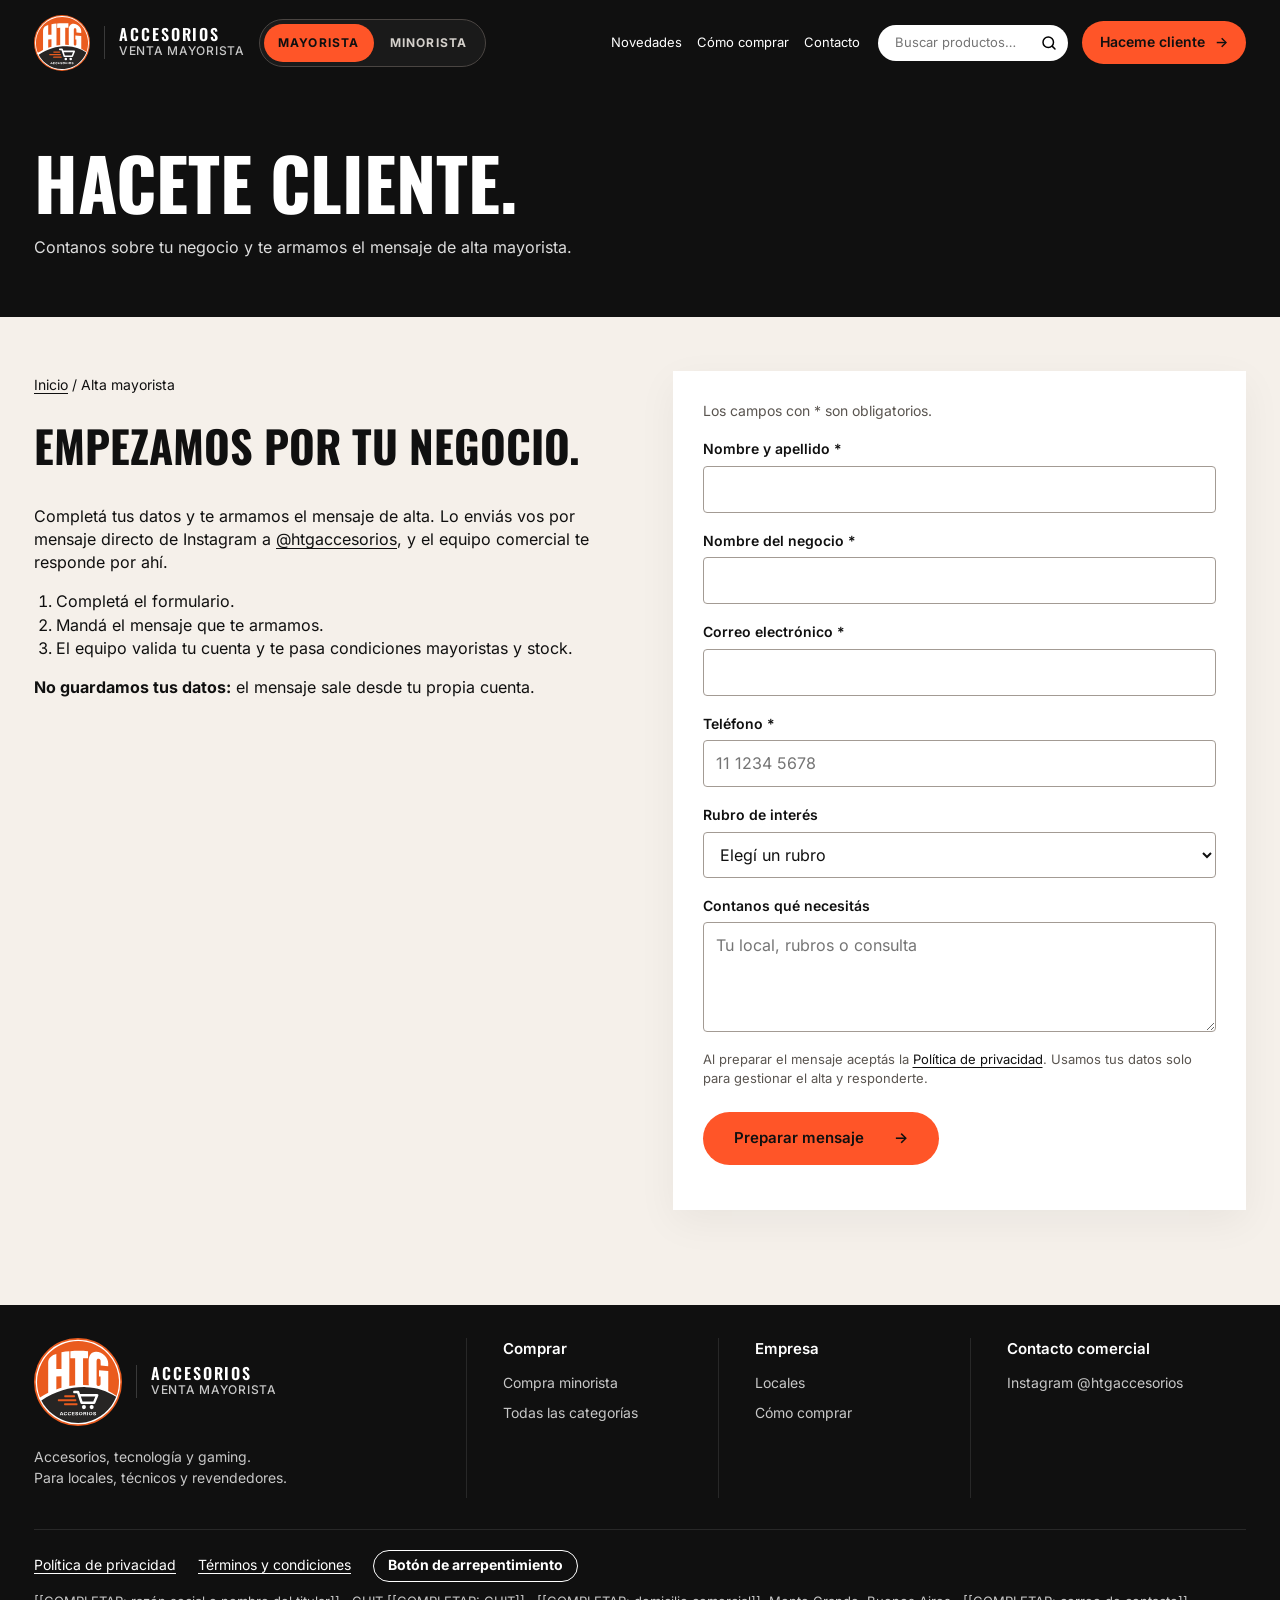
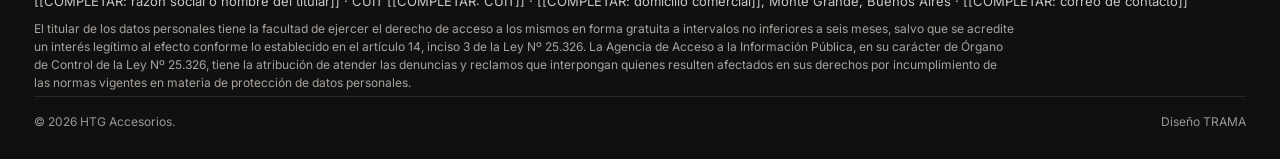
==== commit e2f4045d: "Información legal: privacidad, términos, botón de arrepentimiento y pie legal - Pie de las 10 página" ====
--- a/alta.html
+++ b/alta.html
@@ -1,6 +1,6 @@
 <!doctype html><html lang="es-AR"><head><meta charset="utf-8"><meta name="viewport" content="width=device-width,initial-scale=1"><meta name="robots" content="noindex, nofollow"><title>Alta mayorista · HTG Accesorios</title><meta name="description" content="Prepará tu solicitud de alta mayorista para HTG Accesorios Monte Grande."><script>document.documentElement.classList.add('js');setTimeout(function(){if(!window.__htgReady)document.documentElement.classList.remove('js')},2500)</script><link rel="icon" href="assets/htg-logo.svg" type="image/svg+xml"><link rel="stylesheet" href="styles.css"><script src="site.js" defer></script></head><body>
 <a class="skip" href="#contenido">Saltar al contenido</a><header class="site-header"><a class="identity" href="index.html" aria-label="HTG Accesorios, inicio"><img class="identity-logo" src="assets/htg-logo.svg" alt="" width="160" height="160"><span class="identity-side"><b>ACCESORIOS</b><small>VENTA MAYORISTA</small></span></a><nav class="channel-switch" aria-label="Tipo de venta"><a href="index.html" aria-current="true">Mayorista</a><a href="minorista.html">Minorista</a></nav><nav class="main-nav" id="main-nav" aria-label="Navegación principal"><a href="index.html#novedades">Novedades</a><a href="index.html#como-comprar">Cómo comprar</a><a href="index.html#locales">Contacto</a><a class="mobile-nav-cta" href="alta.html">Haceme cliente →</a></nav><form class="header-search" action="catalogo.html" method="get" role="search"><label class="visually-hidden" for="buscar-cabecera">Buscar productos</label><input id="buscar-cabecera" name="q" type="search" placeholder="Buscar productos…" autocomplete="off" enterkeyhint="search"><button type="submit" aria-label="Buscar"><svg viewBox="0 0 24 24" aria-hidden="true"><circle cx="11" cy="11" r="7"/><path d="m20 20-3.5-3.5"/></svg></button></form><a class="account-link" href="alta.html" aria-label="Alta mayorista"><svg viewBox="0 0 24 24" aria-hidden="true"><circle cx="12" cy="8" r="4"/><path d="M4 21a8 8 0 0 1 16 0"/></svg></a><a class="header-cta" href="alta.html">Haceme cliente <span aria-hidden="true">→</span></a><button class="menu-toggle" type="button" aria-controls="main-nav" aria-expanded="false" aria-label="Abrir menú"><span></span><span></span><span></span></button></header>
 <main id="contenido"><section class="interior-header"><div class="container"><h1>HACETE CLIENTE.</h1><p>Contanos sobre tu negocio y te armamos el mensaje de alta mayorista.</p></div></section><section class="signup container"><div><p class="breadcrumbs"><a href="index.html">Inicio</a> / Alta mayorista</p><h2>EMPEZAMOS POR TU NEGOCIO.</h2><p>Completá tus datos y te armamos el mensaje de alta. Lo enviás vos por mensaje directo de Instagram a <a href="https://www.instagram.com/htgaccesorios/" target="_blank" rel="noopener"><u>@htgaccesorios</u></a>, y el equipo comercial te responde por ahí.</p><ol><li>Completá el formulario.</li><li>Mandá el mensaje que te armamos.</li><li>El equipo valida tu cuenta y te pasa condiciones mayoristas y stock.</li></ol><p><b>No guardamos tus datos:</b> el mensaje sale desde tu propia cuenta.</p></div>
-<div class="signup-panel"><form id="signup-form" novalidate><p class="form-legend">Los campos con * son obligatorios.</p><label for="f-nombre">Nombre y apellido *</label><input id="f-nombre" name="nombre" required autocomplete="name" minlength="2" aria-describedby="e-nombre"><p class="field-error" id="e-nombre" aria-live="polite"></p><label for="f-negocio">Nombre del negocio *</label><input id="f-negocio" name="negocio" required autocomplete="organization" aria-describedby="e-negocio"><p class="field-error" id="e-negocio" aria-live="polite"></p><label for="f-email">Correo electrónico *</label><input id="f-email" name="email" type="email" required autocomplete="email" inputmode="email" aria-describedby="e-email"><p class="field-error" id="e-email" aria-live="polite"></p><label for="f-telefono">Teléfono *</label><input id="f-telefono" name="telefono" type="tel" required autocomplete="tel" inputmode="tel" placeholder="11 1234 5678" aria-describedby="e-telefono"><p class="field-error" id="e-telefono" aria-live="polite"></p><label for="interes">Rubro de interés</label><select name="interes" id="interes"><option value="">Elegí un rubro</option><option value="cargadores">Cables y cargadores</option><option value="audio">Audio</option><option value="fundas">Fundas</option><option value="pantalla">Protección de pantalla</option><option value="soportes">Soportes</option><option value="creadores">Creadores de contenido</option><option value="gaming">Gaming</option><option value="oficina">Computación y oficina</option><option value="smartwatch">Smartwatch y wearables</option><option value="celulares">Celulares y tablets</option></select><label for="f-mensaje">Contanos qué necesitás</label><textarea id="f-mensaje" name="mensaje" placeholder="Tu local, rubros o consulta"></textarea><button class="button button-orange" type="submit">Preparar mensaje <span aria-hidden="true">→</span></button><p class="form-message" id="form-message" role="status"></p></form>
+<div class="signup-panel"><form id="signup-form" novalidate><p class="form-legend">Los campos con * son obligatorios.</p><label for="f-nombre">Nombre y apellido *</label><input id="f-nombre" name="nombre" required autocomplete="name" minlength="2" aria-describedby="e-nombre"><p class="field-error" id="e-nombre" aria-live="polite"></p><label for="f-negocio">Nombre del negocio *</label><input id="f-negocio" name="negocio" required autocomplete="organization" aria-describedby="e-negocio"><p class="field-error" id="e-negocio" aria-live="polite"></p><label for="f-email">Correo electrónico *</label><input id="f-email" name="email" type="email" required autocomplete="email" inputmode="email" aria-describedby="e-email"><p class="field-error" id="e-email" aria-live="polite"></p><label for="f-telefono">Teléfono *</label><input id="f-telefono" name="telefono" type="tel" required autocomplete="tel" inputmode="tel" placeholder="11 1234 5678" aria-describedby="e-telefono"><p class="field-error" id="e-telefono" aria-live="polite"></p><label for="interes">Rubro de interés</label><select name="interes" id="interes"><option value="">Elegí un rubro</option><option value="cargadores">Cables y cargadores</option><option value="audio">Audio</option><option value="fundas">Fundas</option><option value="pantalla">Protección de pantalla</option><option value="soportes">Soportes</option><option value="creadores">Creadores de contenido</option><option value="gaming">Gaming</option><option value="oficina">Computación y oficina</option><option value="smartwatch">Smartwatch y wearables</option><option value="celulares">Celulares y tablets</option></select><label for="f-mensaje">Contanos qué necesitás</label><textarea id="f-mensaje" name="mensaje" placeholder="Tu local, rubros o consulta"></textarea><p class="form-consent">Al preparar el mensaje aceptás la <a href="privacidad.html">Política de privacidad</a>. Usamos tus datos solo para gestionar el alta y responderte.</p><button class="button button-orange" type="submit">Preparar mensaje <span aria-hidden="true">→</span></button><p class="form-message" id="form-message" role="status"></p></form>
 <div class="signup-done" id="signup-done" hidden><h2 tabindex="-1">MENSAJE LISTO.</h2><p id="signup-done-lead"></p><label for="signup-message">Tu mensaje</label><textarea id="signup-message" readonly rows="9"></textarea><div class="signup-actions"><a class="button button-orange" id="send-instagram" href="https://ig.me/m/htgaccesorios" target="_blank" rel="noopener">Abrir chat de Instagram <span aria-hidden="true">→</span></a><a class="button button-outline-dark" id="send-whatsapp" href="#" target="_blank" rel="noopener">Enviar por WhatsApp <span aria-hidden="true">→</span></a></div><div class="signup-secondary"><button type="button" class="link-button" id="copy-again">Copiar de nuevo</button><a class="link-button" id="download-request" href="#" download="solicitud-alta-htg.txt">Descargar copia</a><button type="button" class="link-button" id="signup-edit">Corregir datos</button></div></div></div></section></main>
-<footer class="site-footer"><div class="container footer-grid"><div class="footer-brand"><a class="identity" href="index.html" aria-label="HTG Accesorios, inicio"><img class="identity-logo" src="assets/htg-logo.svg" alt="" width="160" height="160"><span class="identity-side"><b>ACCESORIOS</b><small>VENTA MAYORISTA</small></span></a><p>Accesorios, tecnología y gaming.<br>Para locales, técnicos y revendedores.</p></div><div><h3>Comprar</h3><a href="minorista.html">Compra minorista</a><a href="catalogo.html">Todas las categorías</a></div><div><h3>Empresa</h3><a href="index.html#locales">Locales</a><a href="index.html#como-comprar">Cómo comprar</a></div><div><h3>Contacto comercial</h3><a href="https://www.instagram.com/htgaccesorios/" target="_blank" rel="noopener">Instagram @htgaccesorios</a></div></div><div class="container footer-bottom"><span>© 2026 HTG Accesorios.</span><span>Diseño TRAMA</span></div></footer></body></html>
+<footer class="site-footer"><div class="container footer-grid"><div class="footer-brand"><a class="identity" href="index.html" aria-label="HTG Accesorios, inicio"><img class="identity-logo" src="assets/htg-logo.svg" alt="" width="160" height="160"><span class="identity-side"><b>ACCESORIOS</b><small>VENTA MAYORISTA</small></span></a><p>Accesorios, tecnología y gaming.<br>Para locales, técnicos y revendedores.</p></div><div><h3>Comprar</h3><a href="minorista.html">Compra minorista</a><a href="catalogo.html">Todas las categorías</a></div><div><h3>Empresa</h3><a href="index.html#locales">Locales</a><a href="index.html#como-comprar">Cómo comprar</a></div><div><h3>Contacto comercial</h3><a href="https://www.instagram.com/htgaccesorios/" target="_blank" rel="noopener">Instagram @htgaccesorios</a></div></div><div class="container footer-legal"><nav class="footer-legal-links" aria-label="Información legal"><a href="privacidad.html">Política de privacidad</a><a href="terminos.html">Términos y condiciones</a><a class="footer-legal-boton" href="arrepentimiento.html">Botón de arrepentimiento</a></nav><p class="footer-legal-titular">[[COMPLETAR: razón social o nombre del titular]] · CUIT [[COMPLETAR: CUIT]] · [[COMPLETAR: domicilio comercial]], Monte Grande, Buenos Aires · [[COMPLETAR: correo de contacto]]</p><!-- DATA FISCAL (ARCA): pegar acá el código HTML que da ARCA en "Formulario 960 D → Banner en sitio web", generado con el dominio definitivo del sitio. --><p class="footer-legal-aaip">El titular de los datos personales tiene la facultad de ejercer el derecho de acceso a los mismos en forma gratuita a intervalos no inferiores a seis meses, salvo que se acredite un interés legítimo al efecto conforme lo establecido en el artículo 14, inciso 3 de la Ley Nº 25.326. La Agencia de Acceso a la Información Pública, en su carácter de Órgano de Control de la Ley Nº 25.326, tiene la atribución de atender las denuncias y reclamos que interpongan quienes resulten afectados en sus derechos por incumplimiento de las normas vigentes en materia de protección de datos personales.</p></div><div class="container footer-bottom"><span>© 2026 HTG Accesorios.</span><span>Diseño TRAMA</span></div></footer></body></html>
--- a/styles.css
+++ b/styles.css
@@ -2,13 +2,13 @@
 :root{--ink:#101010;--paper:#f5f0ea;--orange:#ff5528;--danger:#b3261e;--ink-raised:#151515;--ink-hover:#333;--line-dark:#282828;--on-dark-muted:#c8c8c8;--orange-hover:#ff7048;--muted:#5a5550;--line:#e3dbd3;--ease:cubic-bezier(.16,1,.3,1);--rev-dist:28px;accent-color:var(--orange);caret-color:var(--orange);--display:Oswald,'Arial Narrow',sans-serif;--body:Inter,Arial,sans-serif;scroll-behavior:smooth}*{box-sizing:border-box}[hidden]{display:none!important}::selection{background:var(--orange);color:var(--ink)}html{scroll-padding-top:80px}body{margin:0;background:var(--paper);color:var(--ink);font-family:var(--body);line-height:1.45;-webkit-font-smoothing:antialiased;-moz-osx-font-smoothing:grayscale;text-rendering:optimizeLegibility}a{color:inherit;text-decoration:none}button,input,textarea,select{font:inherit}button,a{-webkit-tap-highlight-color:transparent}button{cursor:pointer}img{max-width:100%;display:block}h1,h2,h3,p{margin-top:0}.container{width:min(100% - 112px,1328px);margin-inline:auto}.visually-hidden,.skip:not(:focus){position:absolute!important;width:1px;height:1px;padding:0;overflow:hidden;clip:rect(0,0,0,0);white-space:nowrap;border:0}.skip:focus{position:fixed;z-index:100;top:8px;left:8px;background:white;color:black;padding:12px}a:focus-visible,button:focus-visible,input:focus-visible,textarea:focus-visible{outline:3px solid var(--orange);outline-offset:4px}
 .site-header{height:85px;background:var(--ink);color:#fff;display:flex;align-items:center;gap:24px;padding:0 max(56px,calc((100% - 1328px)/2));position:sticky;top:0;z-index:50;transition:transform .42s var(--ease),box-shadow .3s}.site-header.is-hidden{transform:translateY(-100%)}.site-header.is-scrolled{box-shadow:0 12px 30px -14px rgba(0,0,0,.7)}.identity{display:flex;align-items:center;gap:14px;flex-shrink:0;white-space:nowrap}.identity-logo{width:64px;height:auto;flex:0 0 auto}.identity-side{display:flex;flex-direction:column;gap:2px}.identity-side{border-left:1px solid #3a3a3a;padding-left:14px}.identity-side b{font-family:var(--display);font-weight:600;font-size:18px;letter-spacing:.12em;line-height:1}.identity-side small{font-size:12px;font-weight:500;letter-spacing:.06em;line-height:1.2;color:var(--on-dark-muted)}.main-nav{display:flex;justify-content:center;align-items:center;gap:28px;white-space:nowrap;margin-left:auto}.main-nav a{font-size:14px;font-weight:400;transition:color .2s}.main-nav a:hover,.main-nav a[aria-current=page]{color:var(--orange)}.mobile-nav-cta{display:none}.header-search{height:36px;width:245px;background:#fff;border-radius:30px;display:flex;align-items:center;margin-left:4px;flex-shrink:1;min-width:175px}.header-search input{min-width:0;width:100%;border:0;background:none;outline:none;padding:0 0 0 17px;color:var(--line-dark);font-size:13px}.header-search button{width:38px;height:36px;border:0;background:transparent;display:grid;place-items:center;flex:0 0 38px}.account-link{width:24px;flex:0 0 24px}.header-cta{background:var(--orange);color:var(--ink);transition:background-color .2s;border-radius:30px;padding:11px 18px;font-size:14px;font-weight:600;white-space:nowrap;display:flex;gap:10px;align-items:center}.menu-toggle{display:none}
 .hero{height:600px;background:var(--ink);color:white;position:relative;isolation:isolate;overflow:hidden;display:flex;flex-direction:column;justify-content:space-between}.hero:before{content:"";position:absolute;inset:0;background:linear-gradient(90deg,rgba(0,0,0,.9),rgba(0,0,0,.8) 34%,rgba(0,0,0,.55) 58%,rgba(0,0,0,.18) 82%,rgba(0,0,0,.1)),linear-gradient(0deg,rgba(0,0,0,.7),transparent 38%);pointer-events:none}.hero-main,.hero-bottom{position:relative}.hero-main{padding-top:67px}.eyebrow{font-size:13px;letter-spacing:.16em;font-weight:700;line-height:1.3;color:var(--orange);margin-bottom:16px}.hero h1{font-family:var(--display);font-weight:700;font-size:clamp(48px,5.6vw,80px);line-height:.95;letter-spacing:0;max-width:870px;margin:0;text-transform:uppercase}.hero h1 span,.hero h1 em{display:block;font-style:normal}.hero h1 span{font-size:.63em;font-weight:600;line-height:1.1;white-space:nowrap}.hero h1 em{color:var(--orange);font-size:1.1em;line-height:1;white-space:nowrap}.hero-signature{font-size:24px;font-weight:500;letter-spacing:.2em;line-height:1.2;margin:14px 0 0}.hero-copy{font-size:18px;line-height:1.45;color:#e5e5e5;margin:16px 0 26px}.actions{display:flex;gap:24px}.button{border-radius:40px;display:inline-flex;align-items:center;justify-content:center;gap:30px;min-height:53px;padding:0 31px;font-size:15px;font-weight:600;white-space:nowrap;transition:transform .12s var(--ease),background-color .2s,color .2s,border-color .2s}.button:active{transform:scale(.97)}.button-orange{background:var(--orange);color:var(--ink)}.button-orange:hover,.header-cta:hover{background:var(--orange-hover)}.button-outline{border:1px solid #fff;color:#fff;background:rgba(0,0,0,.1)}.button-outline:hover{background:#fff;color:var(--ink)}.hero-bottom{min-height:105px;display:flex;align-items:stretch;justify-content:space-between;gap:24px}.benefits{display:flex;align-items:center;gap:0}.benefits>div{display:flex;align-items:center;gap:13px;min-width:195px;padding:0 24px;border-right:1px solid #393533}.benefits>div:first-child{padding-left:0}.benefits>div:last-child{border:0}.benefits p{font-size:13px;line-height:1.35;margin:0}.benefit-icon{width:36px;height:36px;flex:0 0 36px;color:var(--orange);fill:none;stroke:currentColor;stroke-width:1.5;stroke-linecap:round;stroke-linejoin:round}.hero-location{display:flex;gap:15px;align-items:center;background:rgba(0,0,0,.72);padding:12px 24px;min-width:190px}.hero-location b,.hero-location small,.hero-location .location-more{display:block}.hero-location b{font-size:14px}.hero-location small{font-size:12px}.location-more{margin-top:14px;font-size:12px;font-weight:500}.pin{display:inline-block;width:20px;height:27px;flex:0 0 20px;background:var(--orange);-webkit-mask:url('assets/icono-ubicacion.svg') center/contain no-repeat;mask:url('assets/icono-ubicacion.svg') center/contain no-repeat}
-.categories-section{padding:26px 0 30px}.section-heading{display:flex;align-items:start;justify-content:space-between;margin:0 0 20px}.section-heading h2{font-size:13px;letter-spacing:.12em;line-height:1.15;border-left:2px solid var(--orange);padding-left:12px;margin:0;font-weight:700}.section-heading>a{font-size:14px;font-weight:500;white-space:nowrap;display:inline-flex;align-items:center;min-height:44px;margin-top:-12px}.section-heading>a span{margin-left:10px;font-size:19px}.categories-grid{display:grid;grid-auto-flow:column;grid-auto-columns:calc((100% - 32px)/5);gap:8px;overflow-x:auto;overflow-y:hidden;overscroll-behavior-x:contain;scroll-snap-type:x proximity;scrollbar-width:none;margin:0 -20px;padding:0 20px 2px;scroll-padding-inline:20px}.categories-grid::-webkit-scrollbar{display:none}.category{scroll-snap-align:start}.cat-tools{display:flex;align-items:center;gap:10px;margin-top:-12px}.cat-tools>a{font-size:14px;font-weight:500;white-space:nowrap;display:inline-flex;align-items:center;min-height:44px;margin-right:10px}.cat-tools>a span{margin-left:10px;font-size:19px;transition:transform .2s}.cat-tools>a:hover span{transform:translateX(4px)}.cat-arrow{width:44px;height:44px;border-radius:50%;border:1px solid #cfc6be;background:transparent;color:var(--ink);display:grid;place-items:center;transition:background-color .2s,color .2s,border-color .2s,opacity .2s}.cat-arrow svg{width:20px;height:20px;fill:none;stroke:currentColor;stroke-width:2;stroke-linecap:round;stroke-linejoin:round}.cat-arrow:not(:disabled):hover{background:var(--ink);border-color:var(--ink);color:#fff}.cat-arrow:disabled{opacity:.3;cursor:default}.category{min-width:0;display:flex;flex-direction:column;background:#f0eae4;transform:translate3d(0,var(--ty,0px),0) skewX(var(--skew,-7deg));transition:transform .9s var(--ease) var(--d,0ms),opacity .6s var(--ease) var(--d,0ms);overflow:hidden;border-radius:6px 6px 0 0}.category img{width:calc(100% + 34px);max-width:none;height:auto;aspect-ratio:1.08;object-fit:cover;transform:skewX(7deg) scale(1.02);margin-left:-17px;transition:transform .26s}.category:hover img{transform:skewX(7deg) scale(1.07)}.category>span{height:80px;transform:skewX(7deg);font-weight:600;font-size:17px;line-height:1.2;display:block;padding:17px 20px 6px;position:relative}.category b{position:absolute;right:20px;top:25px;font-size:22px;font-weight:400}
+.categories-section{padding:26px 0 30px}.section-heading{display:flex;align-items:start;justify-content:space-between;margin:0 0 20px}.section-heading h2{font-size:13px;letter-spacing:.12em;line-height:1.15;border-left:2px solid var(--orange);padding-left:12px;margin:0;font-weight:700}.section-heading>a{font-size:14px;font-weight:500;white-space:nowrap;display:inline-flex;align-items:center;min-height:44px;margin-top:-12px}.section-heading>a span{margin-left:10px;font-size:19px}.categories-grid{display:grid;grid-template-columns:repeat(5,1fr);gap:12px 8px}.categories-grid::-webkit-scrollbar{display:none}.category{scroll-snap-align:start}.cat-tools{display:flex;align-items:center;gap:10px;margin-top:-12px}.cat-tools>a{font-size:14px;font-weight:500;white-space:nowrap;display:inline-flex;align-items:center;min-height:44px;margin-right:10px}.cat-tools>a span{margin-left:10px;font-size:19px;transition:transform .2s}.cat-tools>a:hover span{transform:translateX(4px)}.category{min-width:0;display:flex;flex-direction:column;background:#f0eae4;transform:translate3d(0,var(--ty,0px),0) skewX(var(--skew,-7deg));transition:transform .9s var(--ease) var(--d,0ms),opacity .6s var(--ease) var(--d,0ms);overflow:hidden;border-radius:6px 6px 0 0}.category img{width:calc(100% + 34px);max-width:none;height:auto;aspect-ratio:1.08;object-fit:cover;transform:skewX(7deg) scale(1.02);margin-left:-17px;transition:transform .26s}.category:hover img{transform:skewX(7deg) scale(1.07)}.category>span{height:80px;transform:skewX(7deg);font-weight:600;font-size:17px;line-height:1.2;display:block;padding:17px 20px 6px;position:relative}.category b{position:absolute;right:20px;top:25px;font-size:22px;font-weight:400}
 .wholesale{display:grid;grid-template-columns:56% 44%;height:495px;background:var(--ink);color:white}.stock-photo{background:var(--ink) url('assets/stock-arana.webp') center/cover no-repeat;position:relative}.stock-photo:before{content:"";position:absolute;inset:0;background:linear-gradient(90deg,rgba(0,0,0,.88),rgba(0,0,0,.62) 46%,rgba(0,0,0,.15) 85%)}.stock-content{position:relative;margin-left:max(8%,calc((100vw - 1328px)/2));padding-top:100px;max-width:300px}.stock-content h2,.how h2,.promo h2,.social-intro h2,.locations h2{font-family:var(--display);font-weight:700;line-height:.98}.stock-content h2{font-size:66px;margin:0 0 14px}.stock-content h2 em{font-style:normal;color:var(--orange)}.stock-content p{font-size:17px;line-height:1.4;margin:0 0 18px}.stock-content .button,.how .button{min-height:44px;padding:0 27px;font-size:14px}.how{display:grid;grid-template-columns:70% 30%;background:var(--ink)}.how-content{padding:40px 30px 25px 60px}.how h2{font-size:32px;font-weight:500;line-height:1.05;margin:0 0 19px}.how ol{list-style:none;padding:0;margin:0 0 20px}.how li{display:flex;gap:19px;padding:8px 0 10px;border-bottom:1px solid var(--line-dark)}.how li:last-child{border:0}.how li>span{font-family:var(--display);font-weight:500;font-size:38px;line-height:1;color:var(--orange)}.how li p{margin:0}.how li b{font-size:16px;font-weight:600;display:block;margin-bottom:2px}.how li small{display:block;color:var(--on-dark-muted);font-size:13px;line-height:1.4;max-width:280px}.how-photo{background:url('assets/como-comprar-local.webp') center/cover no-repeat}
 .brands-section{padding:23px 0 30px}.brands-heading{margin-bottom:17px}.brands-heading h2{font-size:12px;border-left:0;padding:0 0 0 46px;position:relative}.brands-heading h2:before{content:"";position:absolute;left:0;top:50%;width:33px;border-top:2px solid var(--orange)}.brand-samsung{--h:21px}.brand-apple{--h:31px}.brand-motorola{--h:29px}.brand-xiaomi{--h:29px}.brand-jbl{--h:40px}.brand-soul{--h:23px}.brand-aitech{--h:22px}.brand-pro21{--h:34px}.brand-send{--h:24px}
-.promos{display:grid;grid-template-columns:1fr 1fr;gap:12px}.promo{--slant:70px;position:relative;isolation:isolate;height:300px;background:var(--ink) var(--photo) right center/auto 100% no-repeat;border-radius:6px;overflow:hidden}.promo::before{content:'';position:absolute;inset:0 auto 0 0;z-index:-1;width:max(var(--field),calc(100% - 433px));background:var(--field-bg);clip-path:polygon(0 0,100% 0,calc(100% - var(--slant)) 100%,0 100%)}.promo-gaming{--photo:url('assets/promo-gaming.webp');--field:48%;--field-m:64%;--field-bg:#f4e4d7}.promo-carga{--photo:url('assets/promo-carga.webp');--field:60%;--field-m:70%;--field-bg:#fe4d20}.promo>div{padding:23px 30px}.promo h2{font-size:43px;margin:0 0 8px}.promo-carga h2{font-size:clamp(28px,2.6vw,38px)}.promo p{font-size:15px;line-height:1.35;margin-bottom:14px}.button-dark{background:var(--ink);color:#fff;min-height:41px;padding:0 24px;font-size:13px;gap:24px}.button-dark:hover{background:var(--ink-hover)}
+.promos{display:grid;grid-template-columns:1fr 1fr;gap:12px;padding-top:32px}.promo{--slant:70px;position:relative;isolation:isolate;height:300px;background:var(--ink) var(--photo) right center/auto 100% no-repeat;border-radius:6px;overflow:hidden}.promo::before{content:'';position:absolute;inset:0 auto 0 0;z-index:-1;width:max(var(--field),calc(100% - 433px));background:var(--field-bg);clip-path:polygon(0 0,100% 0,calc(100% - var(--slant)) 100%,0 100%)}.promo-gaming{--photo:url('assets/promo-gaming.webp');--field:48%;--field-m:64%;--field-bg:#f4e4d7}.promo-carga{--photo:url('assets/promo-carga.webp');--field:60%;--field-m:70%;--field-bg:#fe4d20}.promo>div{padding:23px 30px}.promo h2{font-size:43px;margin:0 0 8px}.promo-carga h2{font-size:clamp(28px,2.6vw,38px)}.promo p{font-size:15px;line-height:1.35;margin-bottom:14px}.button-dark{background:var(--ink);color:#fff;min-height:41px;padding:0 24px;font-size:13px;gap:24px}.button-dark:hover{background:var(--ink-hover)}
 .social-section{display:grid;grid-template-columns:270px minmax(0,1fr);gap:18px;padding-top:23px;padding-bottom:23px}.social-intro h2{font-size:34px;margin:0 0 10px}.social-intro p{font-size:14px;line-height:1.45;margin-bottom:12px;max-width:230px}.social-handle{display:inline-block;font-size:15px;font-weight:600;padding:12px 0}.social-pictures{display:grid;grid-template-columns:repeat(5,minmax(0,1fr));gap:10px}.social-pictures img{height:166px;width:100%;object-fit:cover;border-radius:5px}
 .locations{background:var(--ink);color:white;padding:22px 0;border-bottom:1px solid #666}.location-layout{display:grid;grid-template-columns:1.05fr 1.2fr repeat(3,1fr);gap:16px;align-items:center}.locations-lead{display:flex;align-items:center;gap:18px}.store-symbol{color:var(--orange);border:1px solid #454545;border-radius:10px;padding:14px}.store-symbol svg,.social-links svg{display:block;fill:none;stroke:currentColor;stroke-width:1.5;stroke-linecap:round;stroke-linejoin:round}.store-symbol svg{width:52px;height:52px}.social-links{margin-top:18px}.social-links svg{width:24px;height:24px}.locations h2{font-size:30px;line-height:1;margin:0 0 12px}.locations h2 small{font-size:.66em;font-weight:500;letter-spacing:.04em}.locations .button{min-height:44px;padding:0 18px;font-size:13px}.location-card{display:flex;align-items:center;gap:16px;padding-left:17px;border-left:1px solid var(--line-dark);transition:color .2s}.location-card:hover b{color:var(--orange)}.location-card p{margin:0}.location-card b{display:block;font-size:15px;font-weight:600}.location-card small{display:block;font-size:13px;line-height:1.4;color:var(--on-dark-muted);margin-top:4px}.loc-tag{display:block;font-size:12px;font-weight:700;letter-spacing:.1em;line-height:1.2;text-transform:uppercase;color:var(--on-dark-muted);margin-bottom:6px}.location-card.is-main{border-left:2px solid var(--orange)}.location-card.is-main .loc-tag{color:var(--orange)}.location-card.is-main b{font-size:18px}.site-footer{background:var(--ink);color:#fff;padding-top:33px}.footer-grid{display:grid;grid-template-columns:1.45fr .8fr .8fr 1fr;gap:32px;padding-bottom:31px}.footer-grid>div:not(:first-child){border-left:1px solid var(--line-dark);padding-left:36px}.footer-grid .identity-logo{width:88px}.footer-brand p{font-size:14px;line-height:1.5;color:var(--on-dark-muted);margin:20px 0 10px}.footer-grid h3{font-size:15px;font-weight:600;margin-bottom:14px}.footer-grid a:not(.identity),.footer-grid p:not(.footer-brand p){font-size:14px;color:var(--on-dark-muted);display:block;margin-bottom:9px}.footer-grid a:hover{color:var(--orange)}.social-links a{font-size:24px!important;color:white!important}.footer-bottom{border-top:1px solid var(--line-dark);display:flex;justify-content:space-between;font-size:12px;color:#999;padding:16px 0 28px}
-.interior-header{background:var(--ink);color:#fff;padding:58px 0}.interior-header .eyebrow{margin-bottom:11px}.interior-header h1{font-family:var(--display);font-weight:700;font-size:clamp(50px,5.6vw,84px);line-height:1.1;margin:0 0 14px}.interior-header p:last-child{max-width:600px;margin:0;color:#ddd}.catalog-layout{padding:40px 0 85px}.catalog-tools{display:flex;align-items:center;justify-content:space-between;gap:20px;margin-bottom:30px}.catalog-tools label{font-weight:700}.catalog-tools input{border:1px solid #bbb;border-radius:4px;background:#fff;padding:12px 15px;min-width:280px}.catalog-grid{display:grid;grid-template-columns:repeat(5,1fr);gap:16px}.catalog-card{background:#eae2db;border-radius:5px;overflow:hidden}.catalog-card img{height:260px;width:100%;object-fit:cover;transition:transform .2s}.catalog-card:hover img{transform:scale(1.035)}.catalog-card h2{font-family:var(--display);font-weight:600;font-size:32px;line-height:1;margin:0}.catalog-card>div{display:flex;align-items:center;justify-content:space-between;gap:12px;padding:18px}.catalog-card span{color:var(--orange);font-size:25px}.catalog-empty{padding:26px 30px;background:#fff;border:1px solid var(--line);border-radius:6px}.catalog-empty p{margin:0 0 6px}.catalog-empty p:last-child{margin:0}.catalog-empty a{text-decoration:underline;text-underline-offset:.2em}.catalog-count{margin:2px 0 0;font-size:14px;color:var(--muted)}.catalog-note{margin-top:30px;padding:20px;border:1px solid #d4ccc5;font-size:14px;line-height:1.4}.catalog-note p{margin:0}.breadcrumbs{font-size:14px;line-height:2.2;margin:0 0 25px}.breadcrumbs a{text-decoration:underline}.signup{display:grid;grid-template-columns:1fr 1fr;gap:65px;padding:54px 0 95px}.signup h2{font-family:var(--display);font-weight:700;font-size:44px;line-height:1}.signup>div p,.signup>div li{line-height:1.45}.signup ol{padding-left:22px}.signup form,.signup-done{background:#fff;padding:30px;box-shadow:0 12px 38px rgba(0,0,0,.05)}.signup label{display:block;font-weight:600;font-size:14px;margin:18px 0 6px}.signup input,.signup textarea,.signup select{display:block;width:100%;min-height:46px;padding:11px 12px;border:1px solid #a39b94;border-radius:4px;background:#fff;color:var(--ink);font-size:16px;transition:border-color .2s,box-shadow .2s}.signup :is(input,textarea,select):focus-visible{outline:none;border-color:var(--ink);box-shadow:0 0 0 3px rgba(255,85,40,.4)}.signup [aria-invalid=true]{border-color:var(--danger);box-shadow:0 0 0 1px var(--danger)}.field-error{color:var(--danger);font-size:14px;font-weight:500;margin:6px 0 0}.field-error:empty{display:none}.form-legend{font-size:14px;color:var(--muted);margin:0}.signup form .button{margin-top:24px}.signup textarea{height:110px;resize:vertical}.signup button{border:0}.form-message{font-size:14px;line-height:1.4;margin:15px 0 0;color:#555}
+.interior-header{background:var(--ink);color:#fff;padding:58px 0}.interior-header .eyebrow{margin-bottom:11px}.interior-header h1{font-family:var(--display);font-weight:700;font-size:clamp(50px,5.6vw,84px);line-height:1.1;margin:0 0 14px}.interior-header p:last-child{max-width:600px;margin:0;color:#ddd}.catalog-layout{padding:40px 0 85px}.catalog-tools{display:flex;align-items:center;justify-content:space-between;gap:20px;margin-bottom:30px}.catalog-tools label{font-weight:700}.catalog-tools input{border:1px solid #bbb;border-radius:4px;background:#fff;padding:12px 15px;min-width:280px}.catalog-grid{display:grid;grid-template-columns:repeat(5,1fr);gap:16px}.catalog-card{background:#eae2db;border-radius:5px;overflow:hidden}.catalog-card img{height:260px;width:100%;object-fit:cover;transition:transform .2s}.catalog-card:hover img{transform:scale(1.035)}.catalog-card h2{font-family:var(--display);font-weight:600;font-size:32px;line-height:1;margin:0}.catalog-card>div{display:flex;align-items:center;justify-content:space-between;gap:12px;padding:18px}.catalog-card span{color:var(--orange);font-size:25px}.catalog-empty{padding:26px 30px;background:#fff;border:1px solid var(--line);border-radius:6px}.catalog-empty p{margin:0 0 6px}.catalog-empty p:last-child{margin:0}.catalog-empty a{text-decoration:underline;text-underline-offset:.2em}.catalog-count{margin:2px 0 0;font-size:14px;color:var(--muted)}.catalog-note{margin-top:30px;padding:20px;border:1px solid #d4ccc5;font-size:14px;line-height:1.4}.catalog-note p{margin:0}.breadcrumbs{font-size:14px;line-height:2.2;margin:0 0 25px}.breadcrumbs a{text-decoration:underline;display:inline-block;padding:4px 0}.shop-empty-title{font-family:var(--body);font-size:18px;font-weight:700;margin:0 0 6px;text-transform:none}.signup{display:grid;grid-template-columns:1fr 1fr;gap:65px;padding:54px 0 95px}.signup h2{font-family:var(--display);font-weight:700;font-size:44px;line-height:1}.signup>div p,.signup>div li{line-height:1.45}.signup ol{padding-left:22px}.signup form,.signup-done{background:#fff;padding:30px;box-shadow:0 12px 38px rgba(0,0,0,.05)}.signup label{display:block;font-weight:600;font-size:14px;margin:18px 0 6px}.signup input,.signup textarea,.signup select{display:block;width:100%;min-height:46px;padding:11px 12px;border:1px solid #a39b94;border-radius:4px;background:#fff;color:var(--ink);font-size:16px;transition:border-color .2s,box-shadow .2s}.signup :is(input,textarea,select):focus-visible{outline:none;border-color:var(--ink);box-shadow:0 0 0 3px rgba(255,85,40,.4)}.signup [aria-invalid=true]{border-color:var(--danger);box-shadow:0 0 0 1px var(--danger)}.field-error{color:var(--danger);font-size:14px;font-weight:500;margin:6px 0 0}.field-error:empty{display:none}.form-legend{font-size:14px;color:var(--muted);margin:0}.signup form .button{margin-top:24px}.signup textarea{height:110px;resize:vertical}.signup button{border:0}.form-message{font-size:14px;line-height:1.4;margin:15px 0 0;color:#555}
 
 /* ---- Movimiento ------------------------------------------------------------
    Una sola curva (--ease) para todo el sitio. El foco es la entrada del hero:
@@ -61,9 +61,9 @@
 .social-pictures{scrollbar-color:#b9b1aa transparent}
 @media(max-width:1340px){.site-header{gap:14px;padding:0 24px}.main-nav{gap:15px}.main-nav a{font-size:13px}.identity-logo{width:56px}.container{width:min(100% - 68px,1328px)}.site-header{padding:0 34px}.identity-side b{font-size:16px}.header-search{width:190px;min-width:150px}.benefits>div{min-width:165px;padding:0 13px}.promo h2{font-size:clamp(30px,2.8vw,36px)}.promo-carga h2{font-size:clamp(26px,2.4vw,30px)}}
 @media(max-width:1340px){.account-link{display:none}}@media(max-width:1200px){.promos{grid-template-columns:1fr}.promo h2,.promo-carga h2{font-size:36px}}@media(max-width:1120px){.main-nav{position:absolute;top:100%;left:0;right:0;background:var(--ink-raised);display:none;flex-direction:column;align-items:stretch;gap:0;margin:0;padding:14px 28px 24px;box-shadow:0 15px 22px #0007}.main-nav.open{display:flex;animation:nav-in .28s var(--ease)}.main-nav a{font-size:17px;padding:12px;border-bottom:1px solid #333}.main-nav .mobile-nav-cta{display:block;color:var(--orange);font-weight:700}.menu-toggle{border:0;background:none;width:44px;height:44px;display:flex;flex-direction:column;justify-content:center;gap:5px;padding:0 9px;margin-left:0}.menu-toggle span{width:100%;height:2px;background:#fff}.header-cta,.account-link{display:none}.header-search{margin-left:auto}}@media(max-width:1000px){.hero h1{font-size:clamp(49px,6.3vw,70px)}.hero-bottom{width:100%}.benefits{padding-left:24px}.benefits>div{min-width:145px}.hero-location{min-width:160px}.category img{height:auto}.category>span{font-size:14px;padding:15px}.wholesale{grid-template-columns:53% 47%}.how{grid-template-columns:1fr}.how-photo{display:none}.how-content{padding:34px 26px}.stock-content{padding-top:100px}.location-layout{grid-template-columns:1fr 1fr}.social-section{grid-template-columns:210px 1fr}.social-pictures{overflow:auto;display:flex}.social-pictures a{flex:0 0 160px}.stock-photo:before{background:linear-gradient(90deg,rgba(0,0,0,.82),rgba(0,0,0,.35) 85%)}}
-@media(max-width:700px){.container{width:min(100% - 32px,550px)}.site-header{height:69px;padding:0 15px;gap:12px}.identity-logo{width:50px}.identity{gap:10px}.identity-side{padding-left:10px}.identity-side b{font-size:15px;letter-spacing:.1em}.header-search{width:44px;min-width:44px;flex:0 0 44px;background:transparent}.header-search button{width:44px;height:44px;flex-basis:44px}.header-search input{position:absolute;top:69px;left:0;right:0;width:100%;padding:12px 18px;background:white;border-radius:0;font-size:16px;display:none}.header-search:focus-within input,.header-search.search-open input{display:block}.header-search button{color:white}.hero{height:auto;min-height:680px}.hero-photo{background-position:66% center}.hero:before{background:linear-gradient(90deg,rgba(0,0,0,.88),rgba(0,0,0,.45)),linear-gradient(0deg,rgba(0,0,0,.85),transparent 55%)}.hero-main{padding-top:65px}.eyebrow{font-size:12px;letter-spacing:.1em}.hero h1{font-size:clamp(44px,10vw,67px);max-width:550px}.hero h1 span,.hero h1 em{white-space:normal}.hero h1 span{font-size:.74em}.hero h1 em{font-size:1em;margin-top:4px}.hero-signature{font-size:17px;letter-spacing:.18em}.hero-copy{font-size:16px;max-width:340px}.desktop-only{display:none}.actions{gap:10px;flex-wrap:wrap}.button{min-height:47px;padding:0 20px;gap:14px;font-size:14px}.hero-bottom{display:block;margin-top:65px}.benefits{padding:0 16px 14px;display:grid;grid-template-columns:1fr 1fr;gap:13px}.benefits>div{min-width:0;padding:0;border:0;gap:9px}.benefits p{font-size:12px}.benefit-icon{width:28px;height:28px;flex-basis:28px}.hero-location{width:100%;padding:14px 22px;justify-content:flex-start}.location-more{margin-top:4px}.categories-section{padding:24px 0}.section-heading h2{font-size:12px}.section-heading>a{font-size:12px}.categories-grid{grid-auto-columns:44%;gap:9px;margin:0 -16px;padding:0 16px 2px;scroll-padding-inline:16px}.cat-arrow{display:none}.cat-tools>a{margin-right:0}.category{--skew:0deg;border-radius:5px}.category img{width:100%;margin:0;transform:none;height:auto;aspect-ratio:1.05;object-fit:cover}.category:hover img{transform:scale(1.05)}.category>span{transform:none;height:64px;font-size:14px;padding:11px}.category b{right:11px;top:17px}.wholesale{height:auto;display:flex;flex-direction:column}.stock-photo{height:430px;background-position:center}.stock-content{margin-left:24px;padding-top:66px;max-width:280px}.stock-content h2{font-size:58px}.stock-content p{font-size:15px}.how-content{padding:35px 24px 40px}.how h2{font-size:30px}.brands-section{padding:19px 0}.brands-heading h2{font-size:12px;letter-spacing:.06em;padding-left:34px;padding-right:12px}.brands-heading h2:before{width:24px}.promos{display:block}.promo{--slant:50px;height:260px;margin-bottom:12px;background-size:cover;background-position:left center}.promo::before{width:var(--field-m)}.promo>div{padding:19px}.promo h2{font-size:32px}.promo-carga h2{font-size:25px}.promo p{font-size:13px}.promo .button{padding:0 16px;font-size:12px;min-height:44px}.social-section{display:block}.social-intro{margin:6px 0 18px}.social-intro h2{font-size:32px}.social-intro p{max-width:none}.social-pictures{gap:8px;margin-right:-16px}.social-pictures img{height:125px}.social-pictures a{flex-basis:150px}.location-layout{grid-template-columns:1fr;gap:15px}.locations-lead{padding-bottom:8px}.location-card{min-height:54px}.footer-grid{grid-template-columns:1fr 1fr;gap:20px}.footer-brand{grid-column:1/-1}.footer-grid>div:not(:first-child){padding-left:0;border:0}.footer-grid>div:last-child{grid-column:1/-1}.footer-bottom{font-size:12px}.footer-grid a:not(.identity){padding:12px 0;margin:0}.catalog-layout{padding:25px 0 55px}.catalog-tools{display:block}.catalog-tools input{width:100%;min-width:0;margin-top:10px}.catalog-grid{grid-template-columns:1fr 1fr;gap:10px}.catalog-card img{height:160px}.catalog-card h2{font-size:23px}.catalog-card>div{padding:11px}.signup{display:block;padding:30px 0 60px}.signup h2{font-size:38px}.signup-panel{margin-top:30px}.signup form,.signup-done{padding:20px}}
+@media(max-width:700px){.container{width:min(100% - 32px,550px)}.site-header{height:69px;padding:0 15px;gap:12px}.identity-logo{width:50px}.identity{gap:10px}.identity-side{padding-left:10px}.identity-side b{font-size:15px;letter-spacing:.1em}.header-search{width:44px;min-width:44px;flex:0 0 44px;background:transparent}.header-search button{width:44px;height:44px;flex-basis:44px}.header-search input{position:absolute;top:69px;left:0;right:0;width:100%;padding:12px 18px;background:white;border-radius:0;font-size:16px;display:none}.header-search:focus-within input,.header-search.search-open input{display:block}.header-search button{color:white}.hero{height:auto;min-height:680px}.hero-photo{background-position:66% center}.hero:before{background:linear-gradient(90deg,rgba(0,0,0,.88),rgba(0,0,0,.45)),linear-gradient(0deg,rgba(0,0,0,.85),transparent 55%)}.hero-main{padding-top:65px}.eyebrow{font-size:12px;letter-spacing:.1em}.hero h1{font-size:clamp(44px,10vw,67px);max-width:550px}.hero h1 span,.hero h1 em{white-space:normal}.hero h1 span{font-size:.74em}.hero h1 em{font-size:1em;margin-top:4px}.hero-signature{font-size:17px;letter-spacing:.18em}.hero-copy{font-size:16px;max-width:340px}.desktop-only{display:none}.actions{gap:10px;flex-wrap:wrap}.button{min-height:47px;padding:0 20px;gap:14px;font-size:14px}.hero-bottom{display:block;margin-top:65px}.benefits{padding:0 16px 14px;display:grid;grid-template-columns:1fr 1fr;gap:13px}.benefits>div{min-width:0;padding:0;border:0;gap:9px}.benefits p{font-size:12px}.benefit-icon{width:28px;height:28px;flex-basis:28px}.hero-location{width:100%;padding:14px 22px;justify-content:flex-start}.location-more{margin-top:4px}.categories-section{padding:24px 0}.section-heading h2{font-size:12px}.section-heading>a{font-size:12px}.categories-grid{grid-template-columns:none;grid-auto-flow:column;overflow-x:auto;overflow-y:hidden;overscroll-behavior-x:contain;scroll-snap-type:x proximity;scrollbar-width:none;grid-auto-columns:44%;gap:9px;margin:0 -16px;padding:0 16px 2px;scroll-padding-inline:16px}.cat-tools>a{margin-right:0}.category{--skew:0deg;border-radius:5px}.category img{width:100%;margin:0;transform:none;height:auto;aspect-ratio:1.05;object-fit:cover}.category:hover img{transform:scale(1.05)}.category>span{transform:none;height:64px;font-size:14px;padding:11px}.category b{right:11px;top:17px}.wholesale{height:auto;display:flex;flex-direction:column}.stock-photo{height:430px;background-position:center}.stock-content{margin-left:24px;padding-top:66px;max-width:280px}.stock-content h2{font-size:58px}.stock-content p{font-size:15px}.how-content{padding:35px 24px 40px}.how h2{font-size:30px}.brands-section{padding:19px 0}.brands-heading h2{font-size:12px;letter-spacing:.06em;padding-left:34px;padding-right:12px}.brands-heading h2:before{width:24px}.promos{display:block;padding-top:20px}.promo{--slant:50px;height:260px;margin-bottom:12px;background-size:cover;background-position:left center}.promo::before{width:var(--field-m)}.promo>div{padding:19px}.promo h2{font-size:32px}.promo-carga h2{font-size:25px}.promo p{font-size:13px}.promo .button{padding:0 16px;font-size:12px;min-height:44px}.social-section{display:block}.social-intro{margin:6px 0 18px}.social-intro h2{font-size:32px}.social-intro p{max-width:none}.social-pictures{gap:8px;margin-right:-16px}.social-pictures img{height:125px}.social-pictures a{flex-basis:150px}.location-layout{grid-template-columns:1fr;gap:15px}.locations-lead{padding-bottom:8px}.location-card{min-height:54px}.footer-grid{grid-template-columns:1fr 1fr;gap:20px}.footer-brand{grid-column:1/-1}.footer-grid>div:not(:first-child){padding-left:0;border:0}.footer-grid>div:last-child{grid-column:1/-1}.footer-bottom{font-size:12px}.footer-grid a:not(.identity){padding:12px 0;margin:0}.catalog-layout{padding:25px 0 55px}.catalog-tools{display:block}.catalog-tools input{width:100%;min-width:0;margin-top:10px}.catalog-grid{grid-template-columns:1fr 1fr;gap:10px}.catalog-card img{height:160px}.catalog-card h2{font-size:23px}.catalog-card>div{padding:11px}.signup{display:block;padding:30px 0 60px}.signup h2{font-size:38px}.signup-panel{margin-top:30px}.signup form,.signup-done{padding:20px}}
 @media(max-width:380px){.identity-side small{display:none}.identity-side b{font-size:14px}.hero h1{font-size:42px}.promo h2{font-size:28px}.promo-carga h2{font-size:24px}}
-@media(max-width:1200px){.catalog-card h2{font-size:26px}.location-layout{grid-template-columns:1fr 1fr}.locations-lead{grid-column:1/-1}}@media(max-width:1000px){.catalog-grid{grid-template-columns:repeat(2,1fr)}}@media(max-width:1200px){}@media(max-width:1000px){.categories-grid{grid-auto-columns:calc((100% - 16px)/3)}}@media(max-width:700px){.categories-grid{grid-auto-columns:44%}.location-layout{grid-template-columns:1fr}.catalog-card h2{font-size:23px}}
+@media(max-width:1200px){.catalog-card h2{font-size:26px}.location-layout{grid-template-columns:1fr 1fr}.locations-lead{grid-column:1/-1}}@media(max-width:1000px){.catalog-grid{grid-template-columns:repeat(2,1fr)}}@media(max-width:1200px){}@media(max-width:1000px){}@media(max-width:700px){.categories-grid{grid-auto-columns:44%}.location-layout{grid-template-columns:1fr}.catalog-card h2{font-size:23px}}
 /* Banner Distribuidor oficial SOUL, abajo del hero (03/10/2026). Magenta de SOUL, pedido por el cliente. */
 .soul-banner{display:grid;grid-template-columns:minmax(0,1fr) minmax(0,1.1fr);min-height:280px;margin-top:28px;border-radius:6px;overflow:hidden;color:#fff;background:linear-gradient(110deg,#9e0058 0%,#c4006d 48%,#e60881 100%)}.soul-copy{padding:36px 44px;display:flex;flex-direction:column;align-items:flex-start;justify-content:center}.soul-kicker{margin:0 0 12px;font-size:12px;font-weight:700;letter-spacing:.16em;line-height:1.2;text-transform:uppercase}.soul-banner h2{margin:0 0 16px;line-height:0}.soul-banner h2 img{height:56px;width:auto}.soul-copy>p:not(.soul-kicker){margin:0 0 22px;font-size:16px;line-height:1.45;max-width:440px}.soul-button{background:#fff;color:var(--ink)}.soul-button:hover{background:#ffe1f0}.soul-photo{background:url('assets/soul-mostrador.webp') 60% 4%/cover no-repeat;clip-path:polygon(70px 0,100% 0,100% 100%,0 100%)}
 @media(max-width:700px){.soul-banner{grid-template-columns:1fr;margin-top:20px}.soul-photo{order:-1;height:200px;clip-path:none}.soul-copy{padding:24px 20px 26px}.soul-banner h2 img{height:44px}.soul-copy>p:not(.soul-kicker){font-size:15px}}
@@ -76,6 +76,11 @@
 .pdp-price{display:flex;gap:14px;padding:22px 24px;background:#fff;border:1px solid var(--line);border-radius:6px;color:#b03600}.pdp-price>svg{width:24px;height:24px;flex-basis:24px;margin-top:3px}.pdp-price b{display:block;font-family:var(--display);font-size:24px;font-weight:600;text-transform:uppercase;color:var(--ink);margin-bottom:4px}.pdp-price p{margin:0 0 16px;color:var(--muted);font-size:15px;line-height:1.45}.pdp-actions{display:flex;flex-wrap:wrap;gap:10px}.pdp-actions .button{min-height:48px;padding:0 24px;font-size:14px;gap:16px}.pdp-note{margin:16px 0 0;font-size:14px;color:var(--muted)}
 .pdp-related{margin-top:64px}.pdp-related .section-heading h2{font-size:13px}
 @media(max-width:700px){.shop-grid{grid-template-columns:1fr 1fr;gap:10px}.pcard-body{padding:11px 12px 13px}.pcard-body b{font-size:14px}.pcard-price{font-size:12px}.pdp{grid-template-columns:1fr}.pdp-price{padding:18px}.pdp-actions .button{flex:1 1 100%}.shop .interior-header{padding:26px 0 28px}}
+/* Información legal (04/10/2026): pie, páginas de privacidad y términos, botón de arrepentimiento. */
+.footer-legal{border-top:1px solid var(--line-dark);padding:20px 0 4px;display:grid;gap:10px}.footer-legal-links{display:flex;flex-wrap:wrap;gap:4px 22px}.footer-legal-links a{display:inline-flex;align-items:center;min-height:32px;font-size:14px;color:#fff;text-decoration:underline;text-underline-offset:.2em}.footer-legal-links a:hover{color:var(--orange)}.footer-legal-links .footer-legal-boton{font-weight:700;text-decoration:none;border:1px solid #fff;border-radius:999px;padding:0 14px}.footer-legal-links .footer-legal-boton:hover{border-color:var(--orange)}.footer-legal-titular{margin:0;font-size:13px;color:var(--on-dark-muted)}.footer-legal-aaip{margin:0;font-size:12px;line-height:1.5;color:#a8a29d;max-width:980px}
+.legal-wrap{max-width:780px;padding:30px 0 80px}.legal-page h1{font-family:var(--display);font-weight:700;font-size:clamp(36px,4vw,56px);line-height:1.02;text-transform:uppercase;margin:0 0 8px}.legal-fecha{color:var(--muted);font-size:14px;margin:0 0 28px}.legal-wrap h2{font-size:20px;font-weight:700;margin:32px 0 10px}.legal-wrap p,.legal-wrap li{font-size:16px;line-height:1.6}.legal-wrap ul{padding-left:20px}.legal-wrap a{text-decoration:underline;text-underline-offset:.2em}.legal-aaip{font-size:14px!important;color:var(--muted)}
+.form-consent{margin:18px 0 0;font-size:13px;line-height:1.45;color:var(--muted)}.form-consent a{text-decoration:underline;text-underline-offset:.2em;color:var(--ink)}.legal-signup h1{margin-bottom:16px}.legal-nota{font-size:14px;color:var(--muted)}.legal-nota a{text-decoration:underline}.arrep-code{font-family:var(--display);font-size:clamp(28px,3vw,40px);font-weight:700;letter-spacing:.04em;margin:0 0 12px;color:var(--ink)}
+@media(max-width:700px){.footer-legal-links{gap:2px 16px}.footer-legal-links a{min-height:40px}.legal-wrap{padding-top:20px}}
 /* Selector Mayorista / Minorista dentro del encabezado, al lado del logo (04/10/2026) */
 .channel-switch{display:inline-flex;flex:0 0 auto;gap:2px;padding:4px;border:1px solid #4a4542;border-radius:999px;background:#1a1a1a}.channel-switch a{display:inline-flex;align-items:center;justify-content:center;min-height:38px;padding:0 20px;border-radius:999px;font-size:13px;font-weight:700;letter-spacing:.1em;text-transform:uppercase;color:#d4d0cb;transition:background-color .2s,color .2s}.channel-switch a:hover{color:#fff;background:#2a2a2a}.channel-switch a[aria-current]{background:var(--orange);color:var(--ink)}
 @media(max-width:1340px){.channel-switch a{padding:0 14px;font-size:12px}}
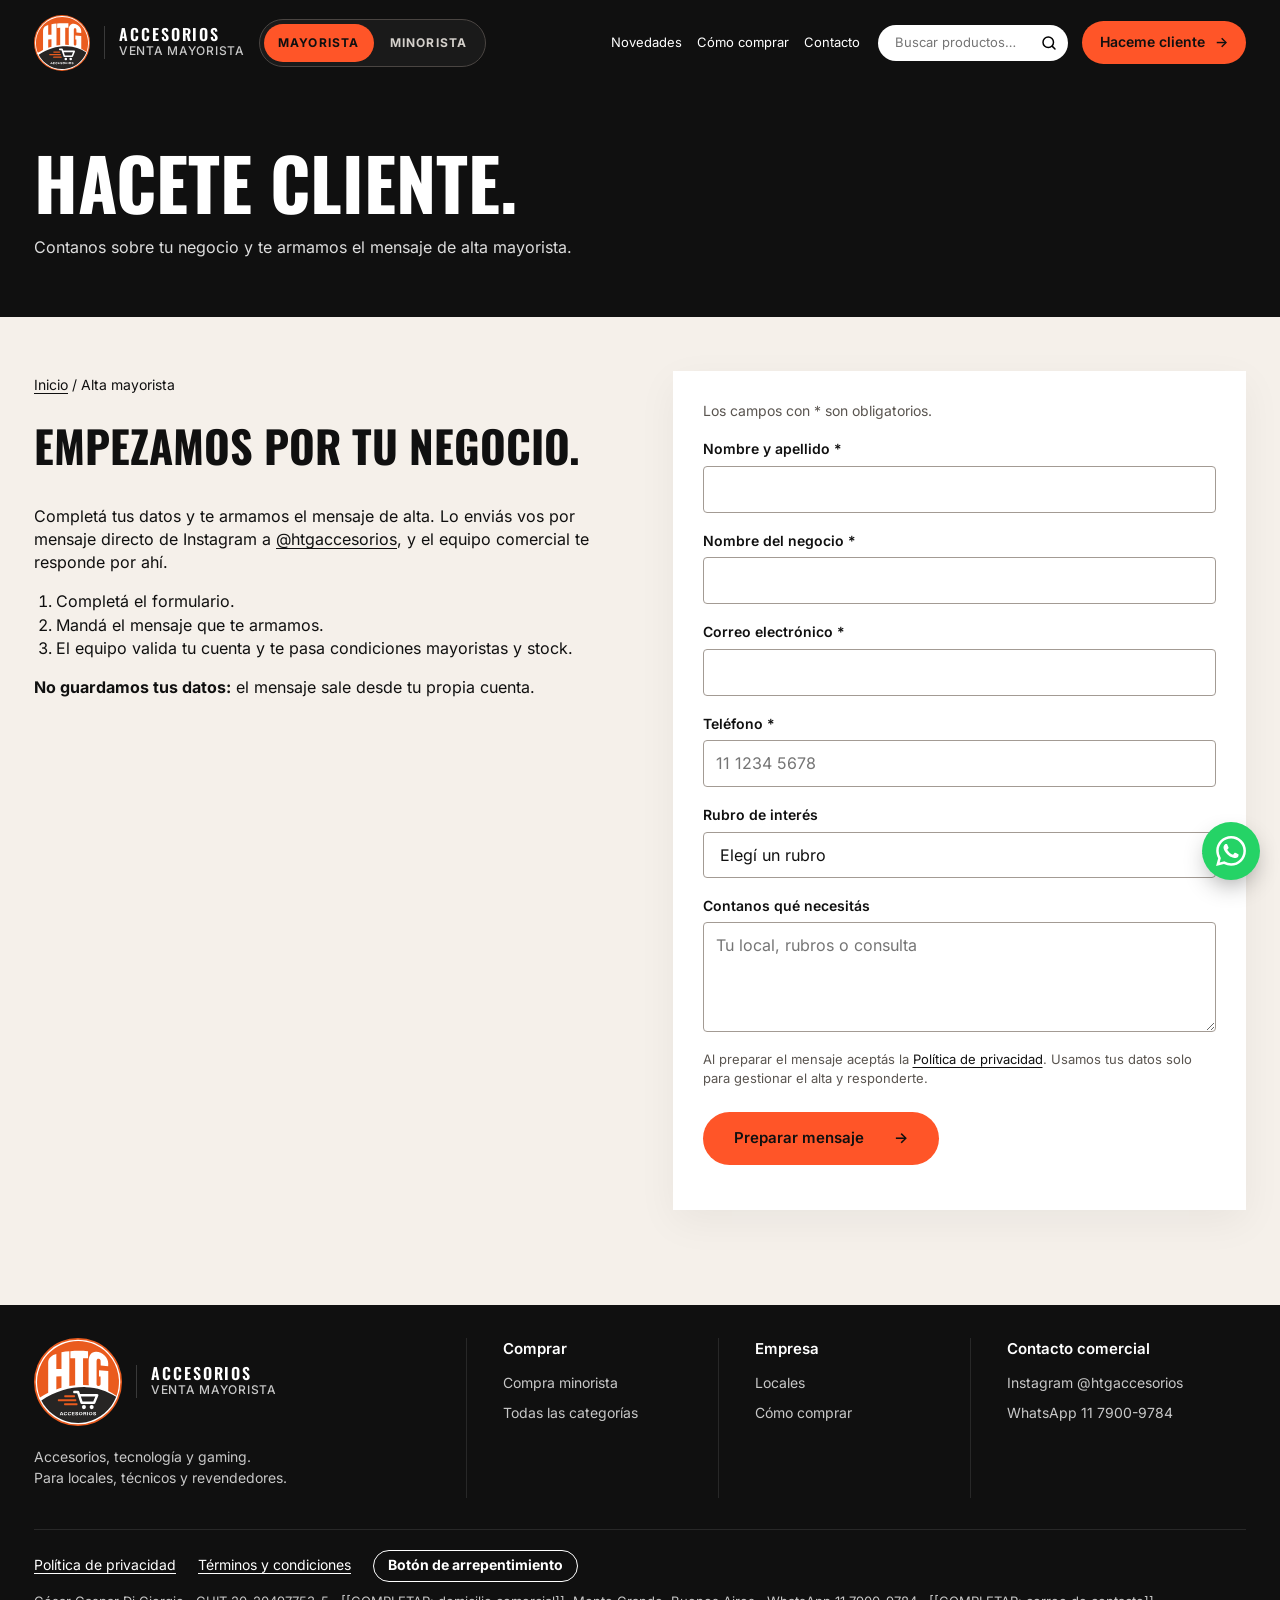
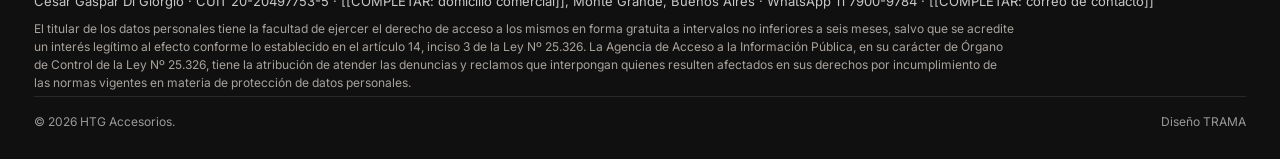
==== commit 1637ae35: "WhatsApp central, botón flotante y datos del titular - Botón flotante de WhatsApp (+54 9 11 7900-978" ====
--- a/alta.html
+++ b/alta.html
@@ -3,4 +3,4 @@
 <main id="contenido"><section class="interior-header"><div class="container"><h1>HACETE CLIENTE.</h1><p>Contanos sobre tu negocio y te armamos el mensaje de alta mayorista.</p></div></section><section class="signup container"><div><p class="breadcrumbs"><a href="index.html">Inicio</a> / Alta mayorista</p><h2>EMPEZAMOS POR TU NEGOCIO.</h2><p>Completá tus datos y te armamos el mensaje de alta. Lo enviás vos por mensaje directo de Instagram a <a href="https://www.instagram.com/htgaccesorios/" target="_blank" rel="noopener"><u>@htgaccesorios</u></a>, y el equipo comercial te responde por ahí.</p><ol><li>Completá el formulario.</li><li>Mandá el mensaje que te armamos.</li><li>El equipo valida tu cuenta y te pasa condiciones mayoristas y stock.</li></ol><p><b>No guardamos tus datos:</b> el mensaje sale desde tu propia cuenta.</p></div>
 <div class="signup-panel"><form id="signup-form" novalidate><p class="form-legend">Los campos con * son obligatorios.</p><label for="f-nombre">Nombre y apellido *</label><input id="f-nombre" name="nombre" required autocomplete="name" minlength="2" aria-describedby="e-nombre"><p class="field-error" id="e-nombre" aria-live="polite"></p><label for="f-negocio">Nombre del negocio *</label><input id="f-negocio" name="negocio" required autocomplete="organization" aria-describedby="e-negocio"><p class="field-error" id="e-negocio" aria-live="polite"></p><label for="f-email">Correo electrónico *</label><input id="f-email" name="email" type="email" required autocomplete="email" inputmode="email" aria-describedby="e-email"><p class="field-error" id="e-email" aria-live="polite"></p><label for="f-telefono">Teléfono *</label><input id="f-telefono" name="telefono" type="tel" required autocomplete="tel" inputmode="tel" placeholder="11 1234 5678" aria-describedby="e-telefono"><p class="field-error" id="e-telefono" aria-live="polite"></p><label for="interes">Rubro de interés</label><select name="interes" id="interes"><option value="">Elegí un rubro</option><option value="cargadores">Cables y cargadores</option><option value="audio">Audio</option><option value="fundas">Fundas</option><option value="pantalla">Protección de pantalla</option><option value="soportes">Soportes</option><option value="creadores">Creadores de contenido</option><option value="gaming">Gaming</option><option value="oficina">Computación y oficina</option><option value="smartwatch">Smartwatch y wearables</option><option value="celulares">Celulares y tablets</option></select><label for="f-mensaje">Contanos qué necesitás</label><textarea id="f-mensaje" name="mensaje" placeholder="Tu local, rubros o consulta"></textarea><p class="form-consent">Al preparar el mensaje aceptás la <a href="privacidad.html">Política de privacidad</a>. Usamos tus datos solo para gestionar el alta y responderte.</p><button class="button button-orange" type="submit">Preparar mensaje <span aria-hidden="true">→</span></button><p class="form-message" id="form-message" role="status"></p></form>
 <div class="signup-done" id="signup-done" hidden><h2 tabindex="-1">MENSAJE LISTO.</h2><p id="signup-done-lead"></p><label for="signup-message">Tu mensaje</label><textarea id="signup-message" readonly rows="9"></textarea><div class="signup-actions"><a class="button button-orange" id="send-instagram" href="https://ig.me/m/htgaccesorios" target="_blank" rel="noopener">Abrir chat de Instagram <span aria-hidden="true">→</span></a><a class="button button-outline-dark" id="send-whatsapp" href="#" target="_blank" rel="noopener">Enviar por WhatsApp <span aria-hidden="true">→</span></a></div><div class="signup-secondary"><button type="button" class="link-button" id="copy-again">Copiar de nuevo</button><a class="link-button" id="download-request" href="#" download="solicitud-alta-htg.txt">Descargar copia</a><button type="button" class="link-button" id="signup-edit">Corregir datos</button></div></div></div></section></main>
-<footer class="site-footer"><div class="container footer-grid"><div class="footer-brand"><a class="identity" href="index.html" aria-label="HTG Accesorios, inicio"><img class="identity-logo" src="assets/htg-logo.svg" alt="" width="160" height="160"><span class="identity-side"><b>ACCESORIOS</b><small>VENTA MAYORISTA</small></span></a><p>Accesorios, tecnología y gaming.<br>Para locales, técnicos y revendedores.</p></div><div><h3>Comprar</h3><a href="minorista.html">Compra minorista</a><a href="catalogo.html">Todas las categorías</a></div><div><h3>Empresa</h3><a href="index.html#locales">Locales</a><a href="index.html#como-comprar">Cómo comprar</a></div><div><h3>Contacto comercial</h3><a href="https://www.instagram.com/htgaccesorios/" target="_blank" rel="noopener">Instagram @htgaccesorios</a></div></div><div class="container footer-legal"><nav class="footer-legal-links" aria-label="Información legal"><a href="privacidad.html">Política de privacidad</a><a href="terminos.html">Términos y condiciones</a><a class="footer-legal-boton" href="arrepentimiento.html">Botón de arrepentimiento</a></nav><p class="footer-legal-titular">[[COMPLETAR: razón social o nombre del titular]] · CUIT [[COMPLETAR: CUIT]] · [[COMPLETAR: domicilio comercial]], Monte Grande, Buenos Aires · [[COMPLETAR: correo de contacto]]</p><!-- DATA FISCAL (ARCA): pegar acá el código HTML que da ARCA en "Formulario 960 D → Banner en sitio web", generado con el dominio definitivo del sitio. --><p class="footer-legal-aaip">El titular de los datos personales tiene la facultad de ejercer el derecho de acceso a los mismos en forma gratuita a intervalos no inferiores a seis meses, salvo que se acredite un interés legítimo al efecto conforme lo establecido en el artículo 14, inciso 3 de la Ley Nº 25.326. La Agencia de Acceso a la Información Pública, en su carácter de Órgano de Control de la Ley Nº 25.326, tiene la atribución de atender las denuncias y reclamos que interpongan quienes resulten afectados en sus derechos por incumplimiento de las normas vigentes en materia de protección de datos personales.</p></div><div class="container footer-bottom"><span>© 2026 HTG Accesorios.</span><span>Diseño TRAMA</span></div></footer></body></html>
+<footer class="site-footer"><div class="container footer-grid"><div class="footer-brand"><a class="identity" href="index.html" aria-label="HTG Accesorios, inicio"><img class="identity-logo" src="assets/htg-logo.svg" alt="" width="160" height="160"><span class="identity-side"><b>ACCESORIOS</b><small>VENTA MAYORISTA</small></span></a><p>Accesorios, tecnología y gaming.<br>Para locales, técnicos y revendedores.</p></div><div><h3>Comprar</h3><a href="minorista.html">Compra minorista</a><a href="catalogo.html">Todas las categorías</a></div><div><h3>Empresa</h3><a href="index.html#locales">Locales</a><a href="index.html#como-comprar">Cómo comprar</a></div><div><h3>Contacto comercial</h3><a href="https://www.instagram.com/htgaccesorios/" target="_blank" rel="noopener">Instagram @htgaccesorios</a><a href="https://wa.me/5491179009784" target="_blank" rel="noopener">WhatsApp 11 7900-9784</a></div></div><div class="container footer-legal"><nav class="footer-legal-links" aria-label="Información legal"><a href="privacidad.html">Política de privacidad</a><a href="terminos.html">Términos y condiciones</a><a class="footer-legal-boton" href="arrepentimiento.html">Botón de arrepentimiento</a></nav><p class="footer-legal-titular">César Gaspar Di Giorgio · CUIT 20-20497753-5 · [[COMPLETAR: domicilio comercial]], Monte Grande, Buenos Aires · WhatsApp <a href="https://wa.me/5491179009784" target="_blank" rel="noopener">11 7900-9784</a> · [[COMPLETAR: correo de contacto]]</p><!-- DATA FISCAL (ARCA): pegar acá el código HTML que da ARCA en "Formulario 960 D → Banner en sitio web", generado con el dominio definitivo del sitio. --><p class="footer-legal-aaip">El titular de los datos personales tiene la facultad de ejercer el derecho de acceso a los mismos en forma gratuita a intervalos no inferiores a seis meses, salvo que se acredite un interés legítimo al efecto conforme lo establecido en el artículo 14, inciso 3 de la Ley Nº 25.326. La Agencia de Acceso a la Información Pública, en su carácter de Órgano de Control de la Ley Nº 25.326, tiene la atribución de atender las denuncias y reclamos que interpongan quienes resulten afectados en sus derechos por incumplimiento de las normas vigentes en materia de protección de datos personales.</p></div><div class="container footer-bottom"><span>© 2026 HTG Accesorios.</span><span>Diseño TRAMA</span></div></footer><a class="wa-float" href="https://wa.me/5491179009784?text=Hola%20HTG%2C%20quiero%20informaci%C3%B3n%20para%20comprar%20por%20mayor." target="_blank" rel="noopener" aria-label="Escribinos por WhatsApp" data-wa><svg viewBox="0 0 24 24" aria-hidden="true"><path d="M17.472 14.382c-.297-.149-1.758-.867-2.03-.967-.273-.099-.471-.148-.67.15-.197.297-.767.966-.94 1.164-.173.199-.347.223-.644.075-.297-.15-1.255-.463-2.39-1.475-.883-.788-1.48-1.761-1.653-2.059-.173-.297-.018-.458.13-.606.134-.133.298-.347.446-.52.149-.174.198-.298.298-.497.099-.198.05-.371-.025-.52-.075-.149-.669-1.612-.916-2.207-.242-.579-.487-.5-.669-.51-.173-.008-.371-.01-.57-.01-.198 0-.52.074-.792.372-.272.297-1.04 1.016-1.04 2.479 0 1.462 1.065 2.875 1.213 3.074.149.198 2.096 3.2 5.077 4.487.709.306 1.262.489 1.694.625.712.227 1.36.195 1.871.118.571-.085 1.758-.719 2.006-1.413.248-.694.248-1.289.173-1.413-.074-.124-.272-.198-.57-.347m-5.421 7.403h-.004a9.87 9.87 0 0 1-5.031-1.378l-.361-.214-3.741.982.998-3.648-.235-.374a9.86 9.86 0 0 1-1.51-5.26c.001-5.45 4.436-9.884 9.888-9.884 2.64 0 5.122 1.03 6.988 2.898a9.825 9.825 0 0 1 2.893 6.994c-.003 5.45-4.437 9.884-9.885 9.884m8.413-18.297A11.815 11.815 0 0 0 12.05 0C5.495 0 .16 5.335.157 11.892c0 2.096.547 4.142 1.588 5.945L.057 24l6.305-1.654a11.882 11.882 0 0 0 5.683 1.448h.005c6.554 0 11.89-5.335 11.893-11.893a11.821 11.821 0 0 0-3.48-8.413Z"/></svg></a></body></html>
--- a/styles.css
+++ b/styles.css
@@ -81,6 +81,8 @@
 .legal-wrap{max-width:780px;padding:30px 0 80px}.legal-page h1{font-family:var(--display);font-weight:700;font-size:clamp(36px,4vw,56px);line-height:1.02;text-transform:uppercase;margin:0 0 8px}.legal-fecha{color:var(--muted);font-size:14px;margin:0 0 28px}.legal-wrap h2{font-size:20px;font-weight:700;margin:32px 0 10px}.legal-wrap p,.legal-wrap li{font-size:16px;line-height:1.6}.legal-wrap ul{padding-left:20px}.legal-wrap a{text-decoration:underline;text-underline-offset:.2em}.legal-aaip{font-size:14px!important;color:var(--muted)}
 .form-consent{margin:18px 0 0;font-size:13px;line-height:1.45;color:var(--muted)}.form-consent a{text-decoration:underline;text-underline-offset:.2em;color:var(--ink)}.legal-signup h1{margin-bottom:16px}.legal-nota{font-size:14px;color:var(--muted)}.legal-nota a{text-decoration:underline}.arrep-code{font-family:var(--display);font-size:clamp(28px,3vw,40px);font-weight:700;letter-spacing:.04em;margin:0 0 12px;color:var(--ink)}
 @media(max-width:700px){.footer-legal-links{gap:2px 16px}.footer-legal-links a{min-height:40px}.legal-wrap{padding-top:20px}}
+/* WhatsApp flotante (05/10/2026): número central, mensaje según la sección o el producto. */
+.wa-float{position:fixed;z-index:39;right:max(20px,env(safe-area-inset-right));bottom:max(20px,env(safe-area-inset-bottom));width:58px;height:58px;border-radius:50%;background:#25d366;color:#fff;display:grid;place-items:center;box-shadow:0 10px 26px -8px rgba(0,0,0,.45);transition:transform .2s var(--ease),box-shadow .2s}.wa-float svg{width:30px;height:30px;fill:currentColor}.wa-float:hover{transform:scale(1.06);box-shadow:0 14px 30px -8px rgba(0,0,0,.5)}.wa-float:focus-visible{outline:3px solid var(--ink);outline-offset:3px}@media(max-width:700px){.wa-float{width:54px;height:54px;right:16px;bottom:16px}.wa-float svg{width:28px;height:28px}}@media print{.wa-float{display:none}}
 /* Selector Mayorista / Minorista dentro del encabezado, al lado del logo (04/10/2026) */
 .channel-switch{display:inline-flex;flex:0 0 auto;gap:2px;padding:4px;border:1px solid #4a4542;border-radius:999px;background:#1a1a1a}.channel-switch a{display:inline-flex;align-items:center;justify-content:center;min-height:38px;padding:0 20px;border-radius:999px;font-size:13px;font-weight:700;letter-spacing:.1em;text-transform:uppercase;color:#d4d0cb;transition:background-color .2s,color .2s}.channel-switch a:hover{color:#fff;background:#2a2a2a}.channel-switch a[aria-current]{background:var(--orange);color:var(--ink)}
 @media(max-width:1340px){.channel-switch a{padding:0 14px;font-size:12px}}
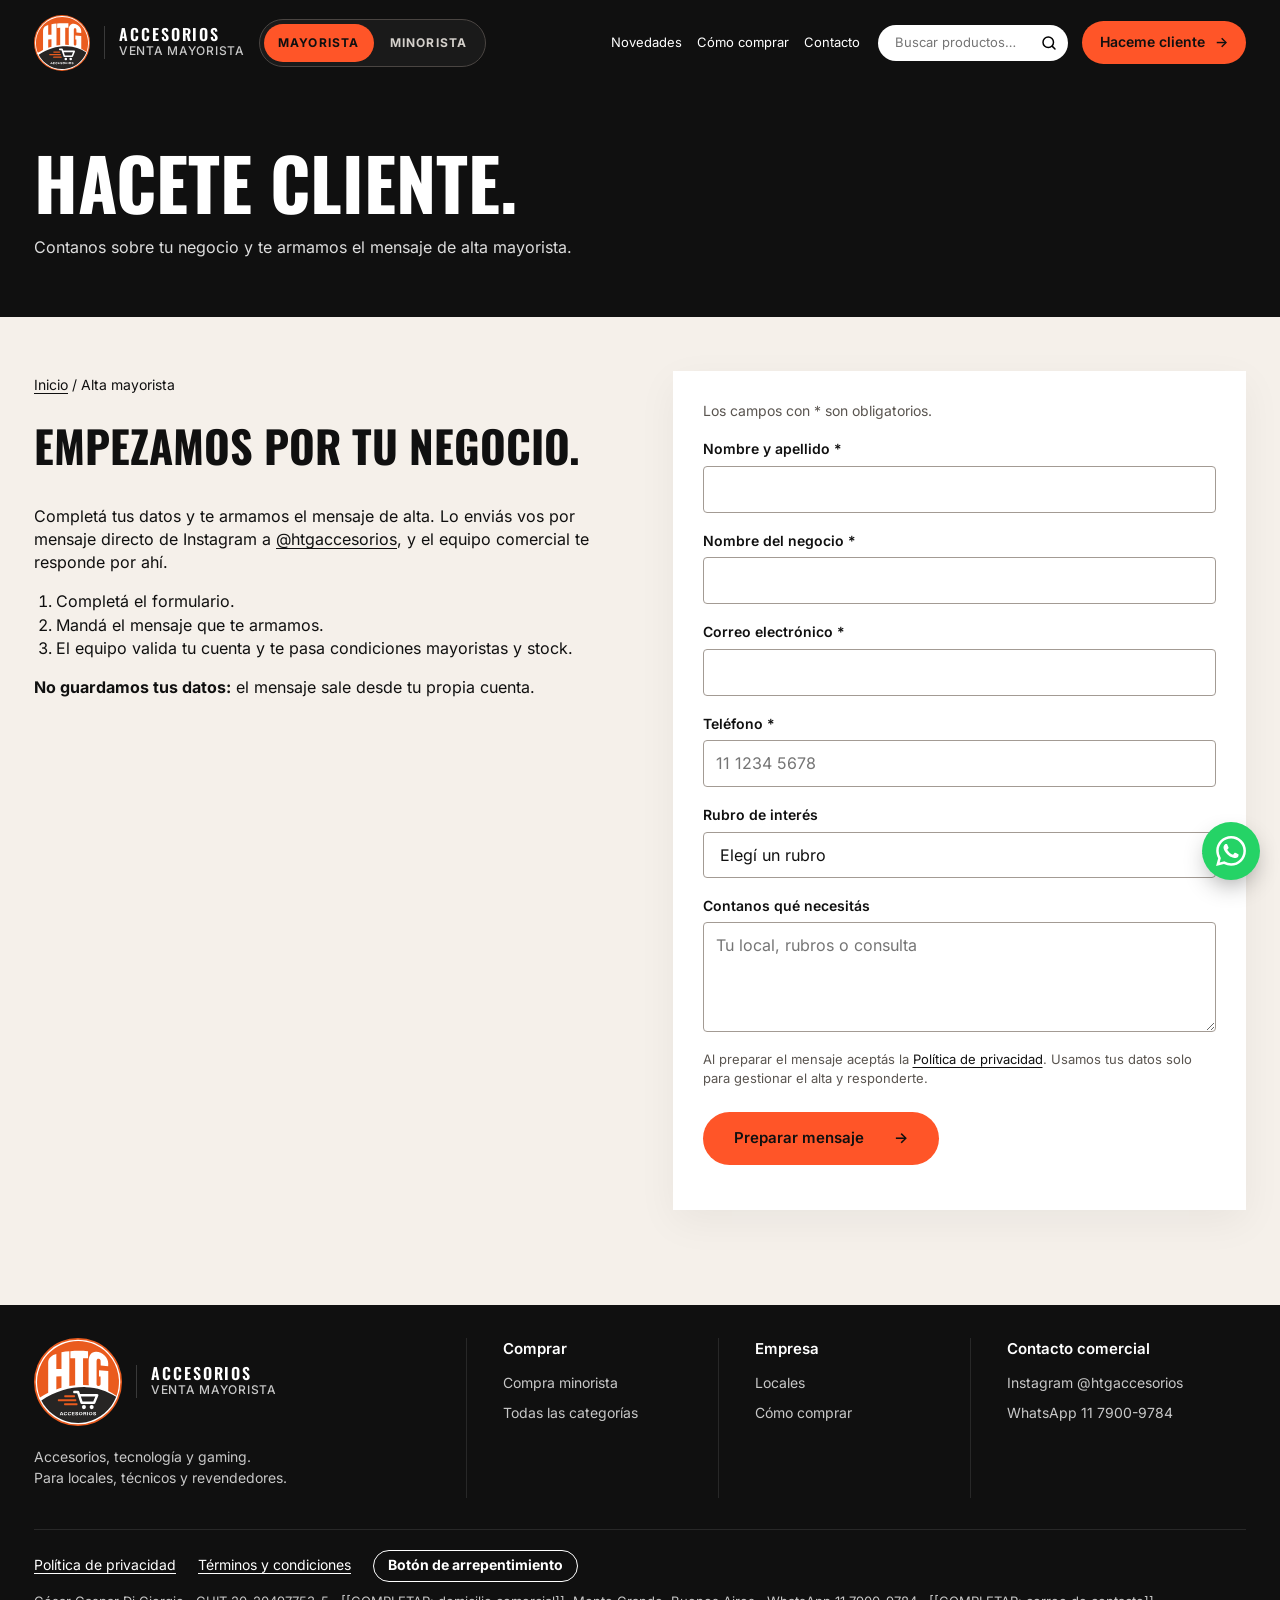
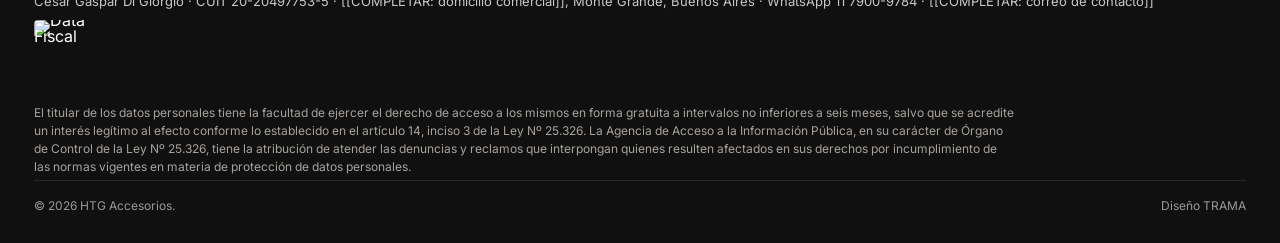
==== commit 9bb3aa52: "Data Fiscal de ARCA en el pie de todas las páginas Código F960/D generado por el titular para la dir" ====
--- a/alta.html
+++ b/alta.html
@@ -3,4 +3,4 @@
 <main id="contenido"><section class="interior-header"><div class="container"><h1>HACETE CLIENTE.</h1><p>Contanos sobre tu negocio y te armamos el mensaje de alta mayorista.</p></div></section><section class="signup container"><div><p class="breadcrumbs"><a href="index.html">Inicio</a> / Alta mayorista</p><h2>EMPEZAMOS POR TU NEGOCIO.</h2><p>Completá tus datos y te armamos el mensaje de alta. Lo enviás vos por mensaje directo de Instagram a <a href="https://www.instagram.com/htgaccesorios/" target="_blank" rel="noopener"><u>@htgaccesorios</u></a>, y el equipo comercial te responde por ahí.</p><ol><li>Completá el formulario.</li><li>Mandá el mensaje que te armamos.</li><li>El equipo valida tu cuenta y te pasa condiciones mayoristas y stock.</li></ol><p><b>No guardamos tus datos:</b> el mensaje sale desde tu propia cuenta.</p></div>
 <div class="signup-panel"><form id="signup-form" novalidate><p class="form-legend">Los campos con * son obligatorios.</p><label for="f-nombre">Nombre y apellido *</label><input id="f-nombre" name="nombre" required autocomplete="name" minlength="2" aria-describedby="e-nombre"><p class="field-error" id="e-nombre" aria-live="polite"></p><label for="f-negocio">Nombre del negocio *</label><input id="f-negocio" name="negocio" required autocomplete="organization" aria-describedby="e-negocio"><p class="field-error" id="e-negocio" aria-live="polite"></p><label for="f-email">Correo electrónico *</label><input id="f-email" name="email" type="email" required autocomplete="email" inputmode="email" aria-describedby="e-email"><p class="field-error" id="e-email" aria-live="polite"></p><label for="f-telefono">Teléfono *</label><input id="f-telefono" name="telefono" type="tel" required autocomplete="tel" inputmode="tel" placeholder="11 1234 5678" aria-describedby="e-telefono"><p class="field-error" id="e-telefono" aria-live="polite"></p><label for="interes">Rubro de interés</label><select name="interes" id="interes"><option value="">Elegí un rubro</option><option value="cargadores">Cables y cargadores</option><option value="audio">Audio</option><option value="fundas">Fundas</option><option value="pantalla">Protección de pantalla</option><option value="soportes">Soportes</option><option value="creadores">Creadores de contenido</option><option value="gaming">Gaming</option><option value="oficina">Computación y oficina</option><option value="smartwatch">Smartwatch y wearables</option><option value="celulares">Celulares y tablets</option></select><label for="f-mensaje">Contanos qué necesitás</label><textarea id="f-mensaje" name="mensaje" placeholder="Tu local, rubros o consulta"></textarea><p class="form-consent">Al preparar el mensaje aceptás la <a href="privacidad.html">Política de privacidad</a>. Usamos tus datos solo para gestionar el alta y responderte.</p><button class="button button-orange" type="submit">Preparar mensaje <span aria-hidden="true">→</span></button><p class="form-message" id="form-message" role="status"></p></form>
 <div class="signup-done" id="signup-done" hidden><h2 tabindex="-1">MENSAJE LISTO.</h2><p id="signup-done-lead"></p><label for="signup-message">Tu mensaje</label><textarea id="signup-message" readonly rows="9"></textarea><div class="signup-actions"><a class="button button-orange" id="send-instagram" href="https://ig.me/m/htgaccesorios" target="_blank" rel="noopener">Abrir chat de Instagram <span aria-hidden="true">→</span></a><a class="button button-outline-dark" id="send-whatsapp" href="#" target="_blank" rel="noopener">Enviar por WhatsApp <span aria-hidden="true">→</span></a></div><div class="signup-secondary"><button type="button" class="link-button" id="copy-again">Copiar de nuevo</button><a class="link-button" id="download-request" href="#" download="solicitud-alta-htg.txt">Descargar copia</a><button type="button" class="link-button" id="signup-edit">Corregir datos</button></div></div></div></section></main>
-<footer class="site-footer"><div class="container footer-grid"><div class="footer-brand"><a class="identity" href="index.html" aria-label="HTG Accesorios, inicio"><img class="identity-logo" src="assets/htg-logo.svg" alt="" width="160" height="160"><span class="identity-side"><b>ACCESORIOS</b><small>VENTA MAYORISTA</small></span></a><p>Accesorios, tecnología y gaming.<br>Para locales, técnicos y revendedores.</p></div><div><h3>Comprar</h3><a href="minorista.html">Compra minorista</a><a href="catalogo.html">Todas las categorías</a></div><div><h3>Empresa</h3><a href="index.html#locales">Locales</a><a href="index.html#como-comprar">Cómo comprar</a></div><div><h3>Contacto comercial</h3><a href="https://www.instagram.com/htgaccesorios/" target="_blank" rel="noopener">Instagram @htgaccesorios</a><a href="https://wa.me/5491179009784" target="_blank" rel="noopener">WhatsApp 11 7900-9784</a></div></div><div class="container footer-legal"><nav class="footer-legal-links" aria-label="Información legal"><a href="privacidad.html">Política de privacidad</a><a href="terminos.html">Términos y condiciones</a><a class="footer-legal-boton" href="arrepentimiento.html">Botón de arrepentimiento</a></nav><p class="footer-legal-titular">César Gaspar Di Giorgio · CUIT 20-20497753-5 · [[COMPLETAR: domicilio comercial]], Monte Grande, Buenos Aires · WhatsApp <a href="https://wa.me/5491179009784" target="_blank" rel="noopener">11 7900-9784</a> · [[COMPLETAR: correo de contacto]]</p><!-- DATA FISCAL (ARCA): pegar acá el código HTML que da ARCA en "Formulario 960 D → Banner en sitio web", generado con el dominio definitivo del sitio. --><p class="footer-legal-aaip">El titular de los datos personales tiene la facultad de ejercer el derecho de acceso a los mismos en forma gratuita a intervalos no inferiores a seis meses, salvo que se acredite un interés legítimo al efecto conforme lo establecido en el artículo 14, inciso 3 de la Ley Nº 25.326. La Agencia de Acceso a la Información Pública, en su carácter de Órgano de Control de la Ley Nº 25.326, tiene la atribución de atender las denuncias y reclamos que interpongan quienes resulten afectados en sus derechos por incumplimiento de las normas vigentes en materia de protección de datos personales.</p></div><div class="container footer-bottom"><span>© 2026 HTG Accesorios.</span><span>Diseño TRAMA</span></div></footer><a class="wa-float" href="https://wa.me/5491179009784?text=Hola%20HTG%2C%20quiero%20informaci%C3%B3n%20para%20comprar%20por%20mayor." target="_blank" rel="noopener" aria-label="Escribinos por WhatsApp" data-wa><svg viewBox="0 0 24 24" aria-hidden="true"><path d="M17.472 14.382c-.297-.149-1.758-.867-2.03-.967-.273-.099-.471-.148-.67.15-.197.297-.767.966-.94 1.164-.173.199-.347.223-.644.075-.297-.15-1.255-.463-2.39-1.475-.883-.788-1.48-1.761-1.653-2.059-.173-.297-.018-.458.13-.606.134-.133.298-.347.446-.52.149-.174.198-.298.298-.497.099-.198.05-.371-.025-.52-.075-.149-.669-1.612-.916-2.207-.242-.579-.487-.5-.669-.51-.173-.008-.371-.01-.57-.01-.198 0-.52.074-.792.372-.272.297-1.04 1.016-1.04 2.479 0 1.462 1.065 2.875 1.213 3.074.149.198 2.096 3.2 5.077 4.487.709.306 1.262.489 1.694.625.712.227 1.36.195 1.871.118.571-.085 1.758-.719 2.006-1.413.248-.694.248-1.289.173-1.413-.074-.124-.272-.198-.57-.347m-5.421 7.403h-.004a9.87 9.87 0 0 1-5.031-1.378l-.361-.214-3.741.982.998-3.648-.235-.374a9.86 9.86 0 0 1-1.51-5.26c.001-5.45 4.436-9.884 9.888-9.884 2.64 0 5.122 1.03 6.988 2.898a9.825 9.825 0 0 1 2.893 6.994c-.003 5.45-4.437 9.884-9.885 9.884m8.413-18.297A11.815 11.815 0 0 0 12.05 0C5.495 0 .16 5.335.157 11.892c0 2.096.547 4.142 1.588 5.945L.057 24l6.305-1.654a11.882 11.882 0 0 0 5.683 1.448h.005c6.554 0 11.89-5.335 11.893-11.893a11.821 11.821 0 0 0-3.48-8.413Z"/></svg></a></body></html>
+<footer class="site-footer"><div class="container footer-grid"><div class="footer-brand"><a class="identity" href="index.html" aria-label="HTG Accesorios, inicio"><img class="identity-logo" src="assets/htg-logo.svg" alt="" width="160" height="160"><span class="identity-side"><b>ACCESORIOS</b><small>VENTA MAYORISTA</small></span></a><p>Accesorios, tecnología y gaming.<br>Para locales, técnicos y revendedores.</p></div><div><h3>Comprar</h3><a href="minorista.html">Compra minorista</a><a href="catalogo.html">Todas las categorías</a></div><div><h3>Empresa</h3><a href="index.html#locales">Locales</a><a href="index.html#como-comprar">Cómo comprar</a></div><div><h3>Contacto comercial</h3><a href="https://www.instagram.com/htgaccesorios/" target="_blank" rel="noopener">Instagram @htgaccesorios</a><a href="https://wa.me/5491179009784" target="_blank" rel="noopener">WhatsApp 11 7900-9784</a></div></div><div class="container footer-legal"><nav class="footer-legal-links" aria-label="Información legal"><a href="privacidad.html">Política de privacidad</a><a href="terminos.html">Términos y condiciones</a><a class="footer-legal-boton" href="arrepentimiento.html">Botón de arrepentimiento</a></nav><p class="footer-legal-titular">César Gaspar Di Giorgio · CUIT 20-20497753-5 · [[COMPLETAR: domicilio comercial]], Monte Grande, Buenos Aires · WhatsApp <a href="https://wa.me/5491179009784" target="_blank" rel="noopener">11 7900-9784</a> · [[COMPLETAR: correo de contacto]]</p><a class="footer-datafiscal" href="http://qr.afip.gob.ar/?qr=5H3Z8wrQzhMZwp0G0CiM3A,," target="_F960AFIPInfo" rel="noopener" aria-label="Data Fiscal de ARCA (se abre en otra pestaña)"><img src="https://www.afip.gob.ar/images/f960/DATAWEB.jpg" alt="Data Fiscal" width="54" height="74" loading="lazy"></a><p class="footer-legal-aaip">El titular de los datos personales tiene la facultad de ejercer el derecho de acceso a los mismos en forma gratuita a intervalos no inferiores a seis meses, salvo que se acredite un interés legítimo al efecto conforme lo establecido en el artículo 14, inciso 3 de la Ley Nº 25.326. La Agencia de Acceso a la Información Pública, en su carácter de Órgano de Control de la Ley Nº 25.326, tiene la atribución de atender las denuncias y reclamos que interpongan quienes resulten afectados en sus derechos por incumplimiento de las normas vigentes en materia de protección de datos personales.</p></div><div class="container footer-bottom"><span>© 2026 HTG Accesorios.</span><span>Diseño TRAMA</span></div></footer><a class="wa-float" href="https://wa.me/5491179009784?text=Hola%20HTG%2C%20quiero%20informaci%C3%B3n%20para%20comprar%20por%20mayor." target="_blank" rel="noopener" aria-label="Escribinos por WhatsApp" data-wa><svg viewBox="0 0 24 24" aria-hidden="true"><path d="M17.472 14.382c-.297-.149-1.758-.867-2.03-.967-.273-.099-.471-.148-.67.15-.197.297-.767.966-.94 1.164-.173.199-.347.223-.644.075-.297-.15-1.255-.463-2.39-1.475-.883-.788-1.48-1.761-1.653-2.059-.173-.297-.018-.458.13-.606.134-.133.298-.347.446-.52.149-.174.198-.298.298-.497.099-.198.05-.371-.025-.52-.075-.149-.669-1.612-.916-2.207-.242-.579-.487-.5-.669-.51-.173-.008-.371-.01-.57-.01-.198 0-.52.074-.792.372-.272.297-1.04 1.016-1.04 2.479 0 1.462 1.065 2.875 1.213 3.074.149.198 2.096 3.2 5.077 4.487.709.306 1.262.489 1.694.625.712.227 1.36.195 1.871.118.571-.085 1.758-.719 2.006-1.413.248-.694.248-1.289.173-1.413-.074-.124-.272-.198-.57-.347m-5.421 7.403h-.004a9.87 9.87 0 0 1-5.031-1.378l-.361-.214-3.741.982.998-3.648-.235-.374a9.86 9.86 0 0 1-1.51-5.26c.001-5.45 4.436-9.884 9.888-9.884 2.64 0 5.122 1.03 6.988 2.898a9.825 9.825 0 0 1 2.893 6.994c-.003 5.45-4.437 9.884-9.885 9.884m8.413-18.297A11.815 11.815 0 0 0 12.05 0C5.495 0 .16 5.335.157 11.892c0 2.096.547 4.142 1.588 5.945L.057 24l6.305-1.654a11.882 11.882 0 0 0 5.683 1.448h.005c6.554 0 11.89-5.335 11.893-11.893a11.821 11.821 0 0 0-3.48-8.413Z"/></svg></a></body></html>
--- a/styles.css
+++ b/styles.css
@@ -77,7 +77,7 @@
 .pdp-related{margin-top:64px}.pdp-related .section-heading h2{font-size:13px}
 @media(max-width:700px){.shop-grid{grid-template-columns:1fr 1fr;gap:10px}.pcard-body{padding:11px 12px 13px}.pcard-body b{font-size:14px}.pcard-price{font-size:12px}.pdp{grid-template-columns:1fr}.pdp-price{padding:18px}.pdp-actions .button{flex:1 1 100%}.shop .interior-header{padding:26px 0 28px}}
 /* Información legal (04/10/2026): pie, páginas de privacidad y términos, botón de arrepentimiento. */
-.footer-legal{border-top:1px solid var(--line-dark);padding:20px 0 4px;display:grid;gap:10px}.footer-legal-links{display:flex;flex-wrap:wrap;gap:4px 22px}.footer-legal-links a{display:inline-flex;align-items:center;min-height:32px;font-size:14px;color:#fff;text-decoration:underline;text-underline-offset:.2em}.footer-legal-links a:hover{color:var(--orange)}.footer-legal-links .footer-legal-boton{font-weight:700;text-decoration:none;border:1px solid #fff;border-radius:999px;padding:0 14px}.footer-legal-links .footer-legal-boton:hover{border-color:var(--orange)}.footer-legal-titular{margin:0;font-size:13px;color:var(--on-dark-muted)}.footer-legal-aaip{margin:0;font-size:12px;line-height:1.5;color:#a8a29d;max-width:980px}
+.footer-legal{border-top:1px solid var(--line-dark);padding:20px 0 4px;display:grid;gap:10px}.footer-legal-links{display:flex;flex-wrap:wrap;gap:4px 22px}.footer-legal-links a{display:inline-flex;align-items:center;min-height:32px;font-size:14px;color:#fff;text-decoration:underline;text-underline-offset:.2em}.footer-legal-links a:hover{color:var(--orange)}.footer-legal-links .footer-legal-boton{font-weight:700;text-decoration:none;border:1px solid #fff;border-radius:999px;padding:0 14px}.footer-legal-links .footer-legal-boton:hover{border-color:var(--orange)}.footer-datafiscal{display:inline-block;width:max-content;line-height:0;border-radius:4px;overflow:hidden}.footer-datafiscal img{display:block;width:54px;height:auto}.footer-legal-titular{margin:0;font-size:13px;color:var(--on-dark-muted)}.footer-legal-aaip{margin:0;font-size:12px;line-height:1.5;color:#a8a29d;max-width:980px}
 .legal-wrap{max-width:780px;padding:30px 0 80px}.legal-page h1{font-family:var(--display);font-weight:700;font-size:clamp(36px,4vw,56px);line-height:1.02;text-transform:uppercase;margin:0 0 8px}.legal-fecha{color:var(--muted);font-size:14px;margin:0 0 28px}.legal-wrap h2{font-size:20px;font-weight:700;margin:32px 0 10px}.legal-wrap p,.legal-wrap li{font-size:16px;line-height:1.6}.legal-wrap ul{padding-left:20px}.legal-wrap a{text-decoration:underline;text-underline-offset:.2em}.legal-aaip{font-size:14px!important;color:var(--muted)}
 .form-consent{margin:18px 0 0;font-size:13px;line-height:1.45;color:var(--muted)}.form-consent a{text-decoration:underline;text-underline-offset:.2em;color:var(--ink)}.legal-signup h1{margin-bottom:16px}.legal-nota{font-size:14px;color:var(--muted)}.legal-nota a{text-decoration:underline}.arrep-code{font-family:var(--display);font-size:clamp(28px,3vw,40px);font-weight:700;letter-spacing:.04em;margin:0 0 12px;color:var(--ink)}
 @media(max-width:700px){.footer-legal-links{gap:2px 16px}.footer-legal-links a{min-height:40px}.legal-wrap{padding-top:20px}}
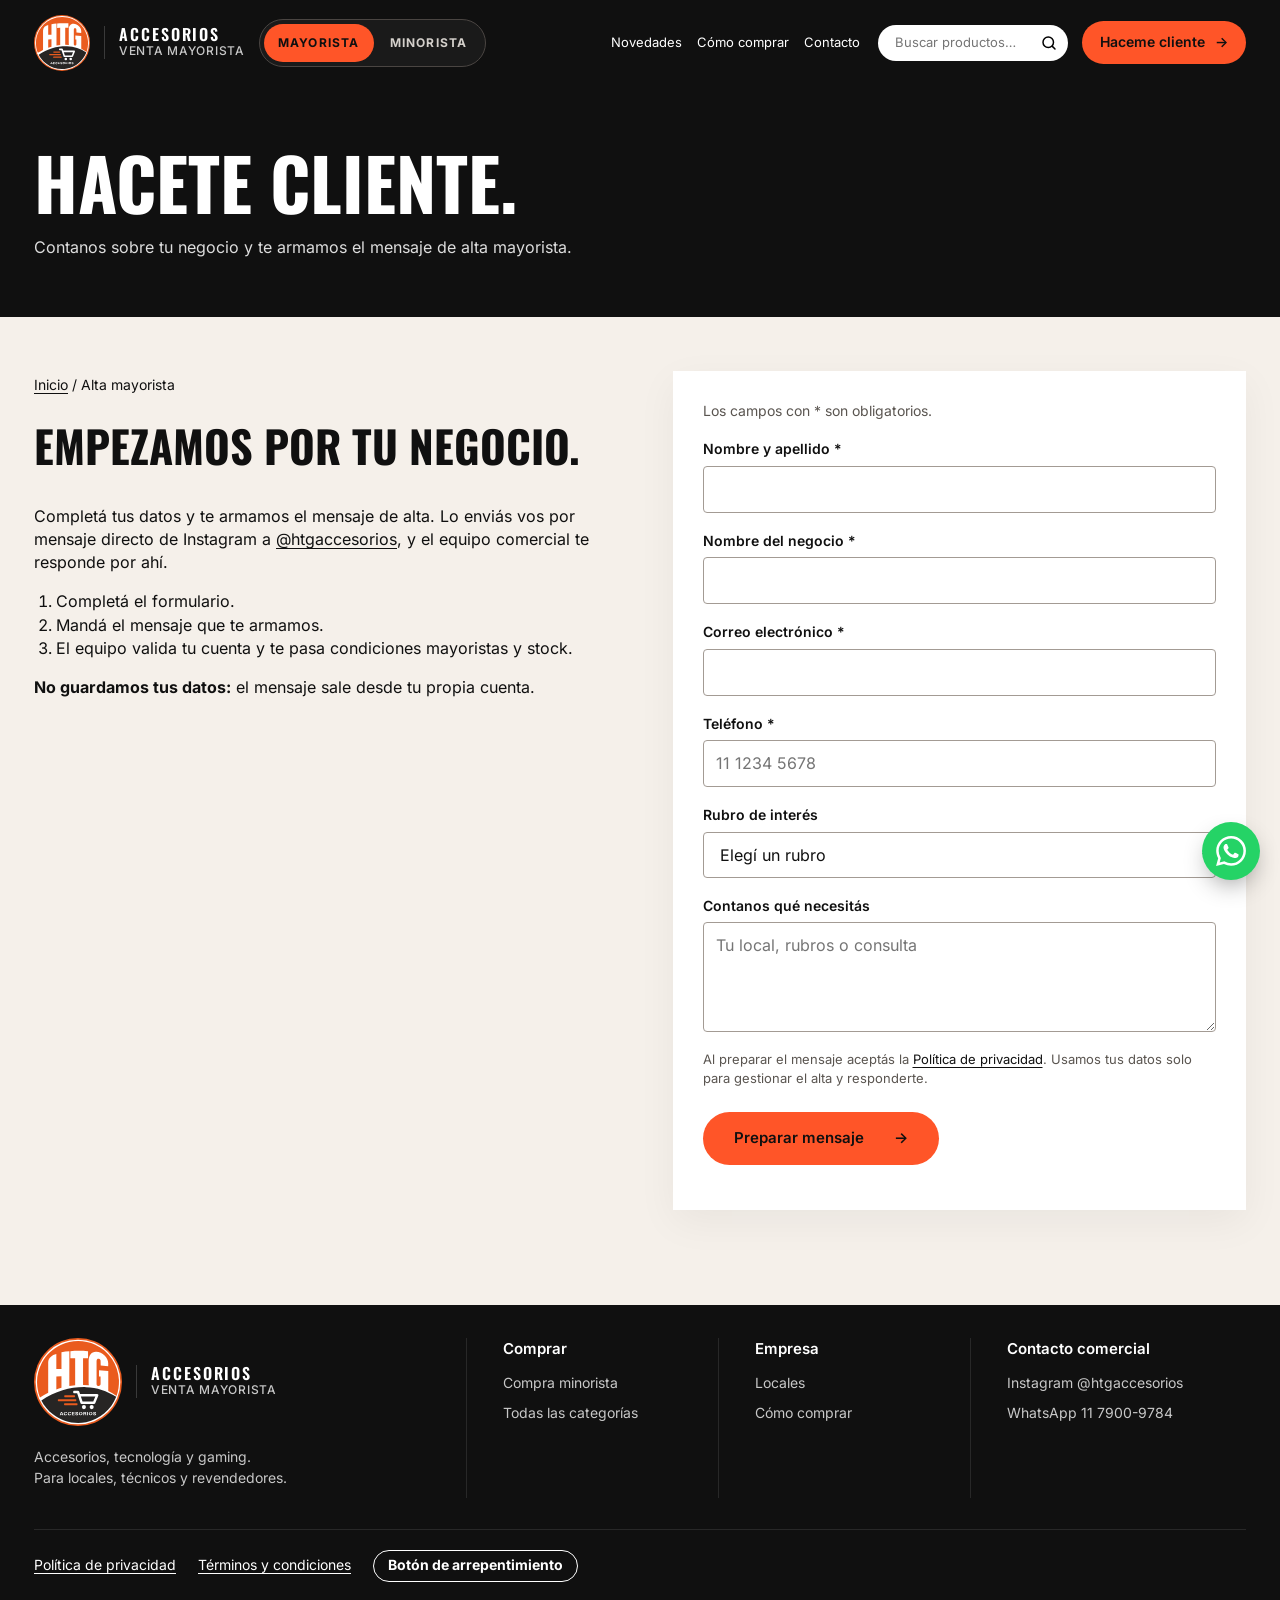
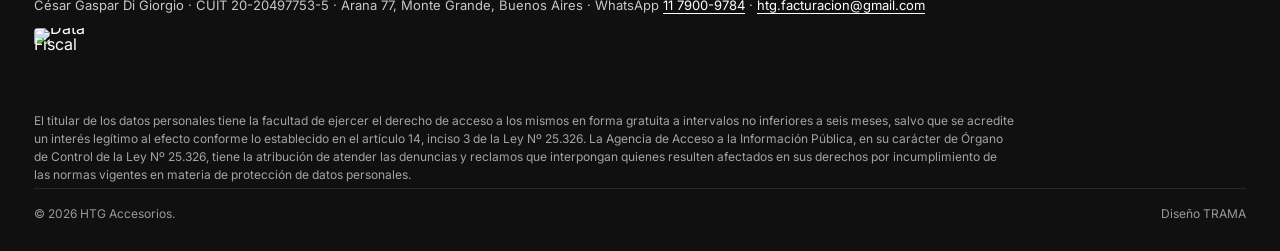
==== commit 41965e04: "Datos del titular completos: Arana 77, correo, medios de pago y Vicente López 162 local 25 - Pie de " ====
--- a/alta.html
+++ b/alta.html
@@ -3,4 +3,4 @@
 <main id="contenido"><section class="interior-header"><div class="container"><h1>HACETE CLIENTE.</h1><p>Contanos sobre tu negocio y te armamos el mensaje de alta mayorista.</p></div></section><section class="signup container"><div><p class="breadcrumbs"><a href="index.html">Inicio</a> / Alta mayorista</p><h2>EMPEZAMOS POR TU NEGOCIO.</h2><p>Completá tus datos y te armamos el mensaje de alta. Lo enviás vos por mensaje directo de Instagram a <a href="https://www.instagram.com/htgaccesorios/" target="_blank" rel="noopener"><u>@htgaccesorios</u></a>, y el equipo comercial te responde por ahí.</p><ol><li>Completá el formulario.</li><li>Mandá el mensaje que te armamos.</li><li>El equipo valida tu cuenta y te pasa condiciones mayoristas y stock.</li></ol><p><b>No guardamos tus datos:</b> el mensaje sale desde tu propia cuenta.</p></div>
 <div class="signup-panel"><form id="signup-form" novalidate><p class="form-legend">Los campos con * son obligatorios.</p><label for="f-nombre">Nombre y apellido *</label><input id="f-nombre" name="nombre" required autocomplete="name" minlength="2" aria-describedby="e-nombre"><p class="field-error" id="e-nombre" aria-live="polite"></p><label for="f-negocio">Nombre del negocio *</label><input id="f-negocio" name="negocio" required autocomplete="organization" aria-describedby="e-negocio"><p class="field-error" id="e-negocio" aria-live="polite"></p><label for="f-email">Correo electrónico *</label><input id="f-email" name="email" type="email" required autocomplete="email" inputmode="email" aria-describedby="e-email"><p class="field-error" id="e-email" aria-live="polite"></p><label for="f-telefono">Teléfono *</label><input id="f-telefono" name="telefono" type="tel" required autocomplete="tel" inputmode="tel" placeholder="11 1234 5678" aria-describedby="e-telefono"><p class="field-error" id="e-telefono" aria-live="polite"></p><label for="interes">Rubro de interés</label><select name="interes" id="interes"><option value="">Elegí un rubro</option><option value="cargadores">Cables y cargadores</option><option value="audio">Audio</option><option value="fundas">Fundas</option><option value="pantalla">Protección de pantalla</option><option value="soportes">Soportes</option><option value="creadores">Creadores de contenido</option><option value="gaming">Gaming</option><option value="oficina">Computación y oficina</option><option value="smartwatch">Smartwatch y wearables</option><option value="celulares">Celulares y tablets</option></select><label for="f-mensaje">Contanos qué necesitás</label><textarea id="f-mensaje" name="mensaje" placeholder="Tu local, rubros o consulta"></textarea><p class="form-consent">Al preparar el mensaje aceptás la <a href="privacidad.html">Política de privacidad</a>. Usamos tus datos solo para gestionar el alta y responderte.</p><button class="button button-orange" type="submit">Preparar mensaje <span aria-hidden="true">→</span></button><p class="form-message" id="form-message" role="status"></p></form>
 <div class="signup-done" id="signup-done" hidden><h2 tabindex="-1">MENSAJE LISTO.</h2><p id="signup-done-lead"></p><label for="signup-message">Tu mensaje</label><textarea id="signup-message" readonly rows="9"></textarea><div class="signup-actions"><a class="button button-orange" id="send-instagram" href="https://ig.me/m/htgaccesorios" target="_blank" rel="noopener">Abrir chat de Instagram <span aria-hidden="true">→</span></a><a class="button button-outline-dark" id="send-whatsapp" href="#" target="_blank" rel="noopener">Enviar por WhatsApp <span aria-hidden="true">→</span></a></div><div class="signup-secondary"><button type="button" class="link-button" id="copy-again">Copiar de nuevo</button><a class="link-button" id="download-request" href="#" download="solicitud-alta-htg.txt">Descargar copia</a><button type="button" class="link-button" id="signup-edit">Corregir datos</button></div></div></div></section></main>
-<footer class="site-footer"><div class="container footer-grid"><div class="footer-brand"><a class="identity" href="index.html" aria-label="HTG Accesorios, inicio"><img class="identity-logo" src="assets/htg-logo.svg" alt="" width="160" height="160"><span class="identity-side"><b>ACCESORIOS</b><small>VENTA MAYORISTA</small></span></a><p>Accesorios, tecnología y gaming.<br>Para locales, técnicos y revendedores.</p></div><div><h3>Comprar</h3><a href="minorista.html">Compra minorista</a><a href="catalogo.html">Todas las categorías</a></div><div><h3>Empresa</h3><a href="index.html#locales">Locales</a><a href="index.html#como-comprar">Cómo comprar</a></div><div><h3>Contacto comercial</h3><a href="https://www.instagram.com/htgaccesorios/" target="_blank" rel="noopener">Instagram @htgaccesorios</a><a href="https://wa.me/5491179009784" target="_blank" rel="noopener">WhatsApp 11 7900-9784</a></div></div><div class="container footer-legal"><nav class="footer-legal-links" aria-label="Información legal"><a href="privacidad.html">Política de privacidad</a><a href="terminos.html">Términos y condiciones</a><a class="footer-legal-boton" href="arrepentimiento.html">Botón de arrepentimiento</a></nav><p class="footer-legal-titular">César Gaspar Di Giorgio · CUIT 20-20497753-5 · [[COMPLETAR: domicilio comercial]], Monte Grande, Buenos Aires · WhatsApp <a href="https://wa.me/5491179009784" target="_blank" rel="noopener">11 7900-9784</a> · [[COMPLETAR: correo de contacto]]</p><a class="footer-datafiscal" href="http://qr.afip.gob.ar/?qr=5H3Z8wrQzhMZwp0G0CiM3A,," target="_F960AFIPInfo" rel="noopener" aria-label="Data Fiscal de ARCA (se abre en otra pestaña)"><img src="https://www.afip.gob.ar/images/f960/DATAWEB.jpg" alt="Data Fiscal" width="54" height="74" loading="lazy"></a><p class="footer-legal-aaip">El titular de los datos personales tiene la facultad de ejercer el derecho de acceso a los mismos en forma gratuita a intervalos no inferiores a seis meses, salvo que se acredite un interés legítimo al efecto conforme lo establecido en el artículo 14, inciso 3 de la Ley Nº 25.326. La Agencia de Acceso a la Información Pública, en su carácter de Órgano de Control de la Ley Nº 25.326, tiene la atribución de atender las denuncias y reclamos que interpongan quienes resulten afectados en sus derechos por incumplimiento de las normas vigentes en materia de protección de datos personales.</p></div><div class="container footer-bottom"><span>© 2026 HTG Accesorios.</span><span>Diseño TRAMA</span></div></footer><a class="wa-float" href="https://wa.me/5491179009784?text=Hola%20HTG%2C%20quiero%20informaci%C3%B3n%20para%20comprar%20por%20mayor." target="_blank" rel="noopener" aria-label="Escribinos por WhatsApp" data-wa><svg viewBox="0 0 24 24" aria-hidden="true"><path d="M17.472 14.382c-.297-.149-1.758-.867-2.03-.967-.273-.099-.471-.148-.67.15-.197.297-.767.966-.94 1.164-.173.199-.347.223-.644.075-.297-.15-1.255-.463-2.39-1.475-.883-.788-1.48-1.761-1.653-2.059-.173-.297-.018-.458.13-.606.134-.133.298-.347.446-.52.149-.174.198-.298.298-.497.099-.198.05-.371-.025-.52-.075-.149-.669-1.612-.916-2.207-.242-.579-.487-.5-.669-.51-.173-.008-.371-.01-.57-.01-.198 0-.52.074-.792.372-.272.297-1.04 1.016-1.04 2.479 0 1.462 1.065 2.875 1.213 3.074.149.198 2.096 3.2 5.077 4.487.709.306 1.262.489 1.694.625.712.227 1.36.195 1.871.118.571-.085 1.758-.719 2.006-1.413.248-.694.248-1.289.173-1.413-.074-.124-.272-.198-.57-.347m-5.421 7.403h-.004a9.87 9.87 0 0 1-5.031-1.378l-.361-.214-3.741.982.998-3.648-.235-.374a9.86 9.86 0 0 1-1.51-5.26c.001-5.45 4.436-9.884 9.888-9.884 2.64 0 5.122 1.03 6.988 2.898a9.825 9.825 0 0 1 2.893 6.994c-.003 5.45-4.437 9.884-9.885 9.884m8.413-18.297A11.815 11.815 0 0 0 12.05 0C5.495 0 .16 5.335.157 11.892c0 2.096.547 4.142 1.588 5.945L.057 24l6.305-1.654a11.882 11.882 0 0 0 5.683 1.448h.005c6.554 0 11.89-5.335 11.893-11.893a11.821 11.821 0 0 0-3.48-8.413Z"/></svg></a></body></html>
+<footer class="site-footer"><div class="container footer-grid"><div class="footer-brand"><a class="identity" href="index.html" aria-label="HTG Accesorios, inicio"><img class="identity-logo" src="assets/htg-logo.svg" alt="" width="160" height="160"><span class="identity-side"><b>ACCESORIOS</b><small>VENTA MAYORISTA</small></span></a><p>Accesorios, tecnología y gaming.<br>Para locales, técnicos y revendedores.</p></div><div><h3>Comprar</h3><a href="minorista.html">Compra minorista</a><a href="catalogo.html">Todas las categorías</a></div><div><h3>Empresa</h3><a href="index.html#locales">Locales</a><a href="index.html#como-comprar">Cómo comprar</a></div><div><h3>Contacto comercial</h3><a href="https://www.instagram.com/htgaccesorios/" target="_blank" rel="noopener">Instagram @htgaccesorios</a><a href="https://wa.me/5491179009784" target="_blank" rel="noopener">WhatsApp 11 7900-9784</a></div></div><div class="container footer-legal"><nav class="footer-legal-links" aria-label="Información legal"><a href="privacidad.html">Política de privacidad</a><a href="terminos.html">Términos y condiciones</a><a class="footer-legal-boton" href="arrepentimiento.html">Botón de arrepentimiento</a></nav><p class="footer-legal-titular">César Gaspar Di Giorgio · CUIT 20-20497753-5 · Arana 77, Monte Grande, Buenos Aires · WhatsApp <a href="https://wa.me/5491179009784" target="_blank" rel="noopener">11 7900-9784</a> · <a href="mailto:htg.facturacion@gmail.com">htg.facturacion@gmail.com</a></p><a class="footer-datafiscal" href="http://qr.afip.gob.ar/?qr=5H3Z8wrQzhMZwp0G0CiM3A,," target="_F960AFIPInfo" rel="noopener" aria-label="Data Fiscal de ARCA (se abre en otra pestaña)"><img src="https://www.afip.gob.ar/images/f960/DATAWEB.jpg" alt="Data Fiscal" width="54" height="74" loading="lazy"></a><p class="footer-legal-aaip">El titular de los datos personales tiene la facultad de ejercer el derecho de acceso a los mismos en forma gratuita a intervalos no inferiores a seis meses, salvo que se acredite un interés legítimo al efecto conforme lo establecido en el artículo 14, inciso 3 de la Ley Nº 25.326. La Agencia de Acceso a la Información Pública, en su carácter de Órgano de Control de la Ley Nº 25.326, tiene la atribución de atender las denuncias y reclamos que interpongan quienes resulten afectados en sus derechos por incumplimiento de las normas vigentes en materia de protección de datos personales.</p></div><div class="container footer-bottom"><span>© 2026 HTG Accesorios.</span><span>Diseño TRAMA</span></div></footer><a class="wa-float" href="https://wa.me/5491179009784?text=Hola%20HTG%2C%20quiero%20informaci%C3%B3n%20para%20comprar%20por%20mayor." target="_blank" rel="noopener" aria-label="Escribinos por WhatsApp" data-wa><svg viewBox="0 0 24 24" aria-hidden="true"><path d="M17.472 14.382c-.297-.149-1.758-.867-2.03-.967-.273-.099-.471-.148-.67.15-.197.297-.767.966-.94 1.164-.173.199-.347.223-.644.075-.297-.15-1.255-.463-2.39-1.475-.883-.788-1.48-1.761-1.653-2.059-.173-.297-.018-.458.13-.606.134-.133.298-.347.446-.52.149-.174.198-.298.298-.497.099-.198.05-.371-.025-.52-.075-.149-.669-1.612-.916-2.207-.242-.579-.487-.5-.669-.51-.173-.008-.371-.01-.57-.01-.198 0-.52.074-.792.372-.272.297-1.04 1.016-1.04 2.479 0 1.462 1.065 2.875 1.213 3.074.149.198 2.096 3.2 5.077 4.487.709.306 1.262.489 1.694.625.712.227 1.36.195 1.871.118.571-.085 1.758-.719 2.006-1.413.248-.694.248-1.289.173-1.413-.074-.124-.272-.198-.57-.347m-5.421 7.403h-.004a9.87 9.87 0 0 1-5.031-1.378l-.361-.214-3.741.982.998-3.648-.235-.374a9.86 9.86 0 0 1-1.51-5.26c.001-5.45 4.436-9.884 9.888-9.884 2.64 0 5.122 1.03 6.988 2.898a9.825 9.825 0 0 1 2.893 6.994c-.003 5.45-4.437 9.884-9.885 9.884m8.413-18.297A11.815 11.815 0 0 0 12.05 0C5.495 0 .16 5.335.157 11.892c0 2.096.547 4.142 1.588 5.945L.057 24l6.305-1.654a11.882 11.882 0 0 0 5.683 1.448h.005c6.554 0 11.89-5.335 11.893-11.893a11.821 11.821 0 0 0-3.48-8.413Z"/></svg></a></body></html>
--- a/styles.css
+++ b/styles.css
@@ -77,7 +77,7 @@
 .pdp-related{margin-top:64px}.pdp-related .section-heading h2{font-size:13px}
 @media(max-width:700px){.shop-grid{grid-template-columns:1fr 1fr;gap:10px}.pcard-body{padding:11px 12px 13px}.pcard-body b{font-size:14px}.pcard-price{font-size:12px}.pdp{grid-template-columns:1fr}.pdp-price{padding:18px}.pdp-actions .button{flex:1 1 100%}.shop .interior-header{padding:26px 0 28px}}
 /* Información legal (04/10/2026): pie, páginas de privacidad y términos, botón de arrepentimiento. */
-.footer-legal{border-top:1px solid var(--line-dark);padding:20px 0 4px;display:grid;gap:10px}.footer-legal-links{display:flex;flex-wrap:wrap;gap:4px 22px}.footer-legal-links a{display:inline-flex;align-items:center;min-height:32px;font-size:14px;color:#fff;text-decoration:underline;text-underline-offset:.2em}.footer-legal-links a:hover{color:var(--orange)}.footer-legal-links .footer-legal-boton{font-weight:700;text-decoration:none;border:1px solid #fff;border-radius:999px;padding:0 14px}.footer-legal-links .footer-legal-boton:hover{border-color:var(--orange)}.footer-datafiscal{display:inline-block;width:max-content;line-height:0;border-radius:4px;overflow:hidden}.footer-datafiscal img{display:block;width:54px;height:auto}.footer-legal-titular{margin:0;font-size:13px;color:var(--on-dark-muted)}.footer-legal-aaip{margin:0;font-size:12px;line-height:1.5;color:#a8a29d;max-width:980px}
+.footer-legal{border-top:1px solid var(--line-dark);padding:20px 0 4px;display:grid;gap:10px}.footer-legal-links{display:flex;flex-wrap:wrap;gap:4px 22px}.footer-legal-links a{display:inline-flex;align-items:center;min-height:32px;font-size:14px;color:#fff;text-decoration:underline;text-underline-offset:.2em}.footer-legal-links a:hover{color:var(--orange)}.footer-legal-links .footer-legal-boton{font-weight:700;text-decoration:none;border:1px solid #fff;border-radius:999px;padding:0 14px}.footer-legal-links .footer-legal-boton:hover{border-color:var(--orange)}.footer-datafiscal{display:inline-block;width:max-content;line-height:0;border-radius:4px;overflow:hidden}.footer-datafiscal img{display:block;width:54px;height:auto}.footer-legal-titular{margin:0;font-size:13px;color:var(--on-dark-muted)}.footer-legal-titular a{display:inline-block;padding:4px 0;color:#fff;text-decoration:underline;text-underline-offset:.2em}.footer-legal-titular a:hover{color:var(--orange)}.footer-legal-aaip{margin:0;font-size:12px;line-height:1.5;color:#a8a29d;max-width:980px}
 .legal-wrap{max-width:780px;padding:30px 0 80px}.legal-page h1{font-family:var(--display);font-weight:700;font-size:clamp(36px,4vw,56px);line-height:1.02;text-transform:uppercase;margin:0 0 8px}.legal-fecha{color:var(--muted);font-size:14px;margin:0 0 28px}.legal-wrap h2{font-size:20px;font-weight:700;margin:32px 0 10px}.legal-wrap p,.legal-wrap li{font-size:16px;line-height:1.6}.legal-wrap ul{padding-left:20px}.legal-wrap a{text-decoration:underline;text-underline-offset:.2em}.legal-aaip{font-size:14px!important;color:var(--muted)}
 .form-consent{margin:18px 0 0;font-size:13px;line-height:1.45;color:var(--muted)}.form-consent a{text-decoration:underline;text-underline-offset:.2em;color:var(--ink)}.legal-signup h1{margin-bottom:16px}.legal-nota{font-size:14px;color:var(--muted)}.legal-nota a{text-decoration:underline}.arrep-code{font-family:var(--display);font-size:clamp(28px,3vw,40px);font-weight:700;letter-spacing:.04em;margin:0 0 12px;color:var(--ink)}
 @media(max-width:700px){.footer-legal-links{gap:2px 16px}.footer-legal-links a{min-height:40px}.legal-wrap{padding-top:20px}}
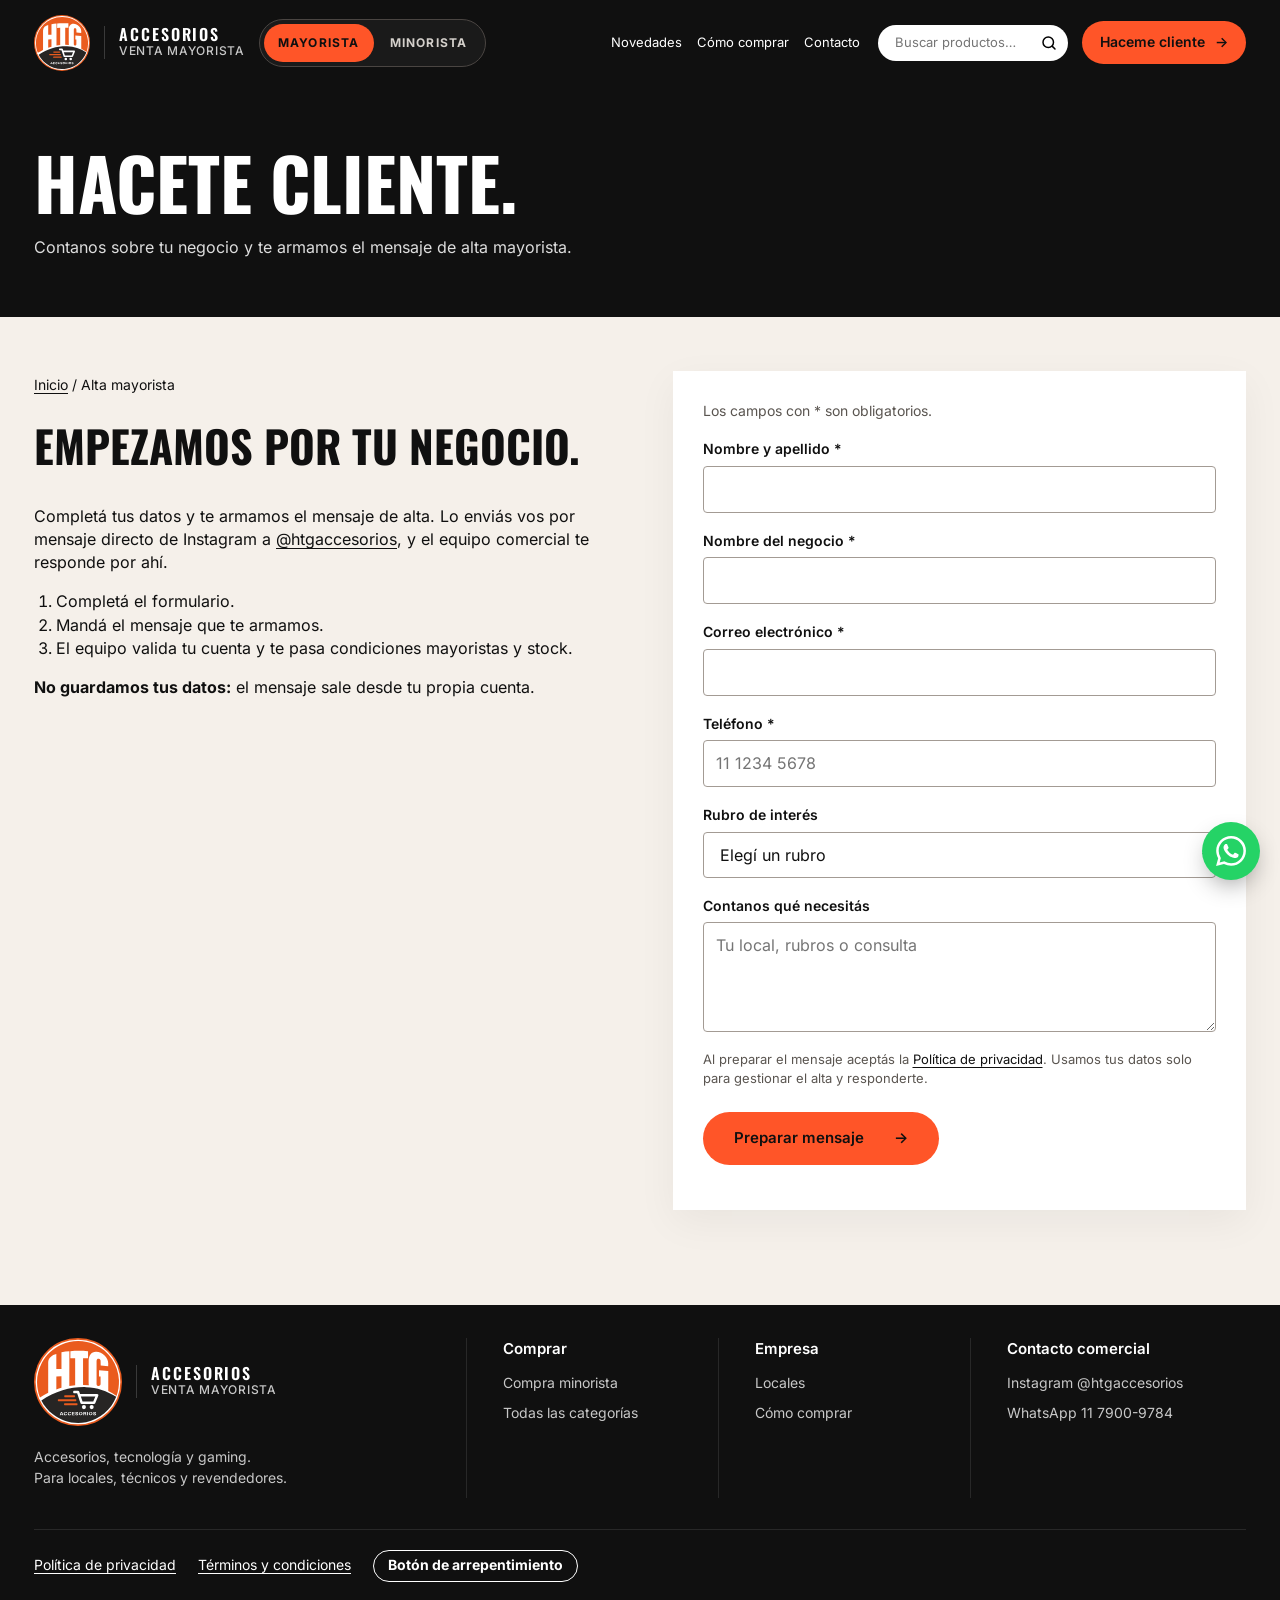
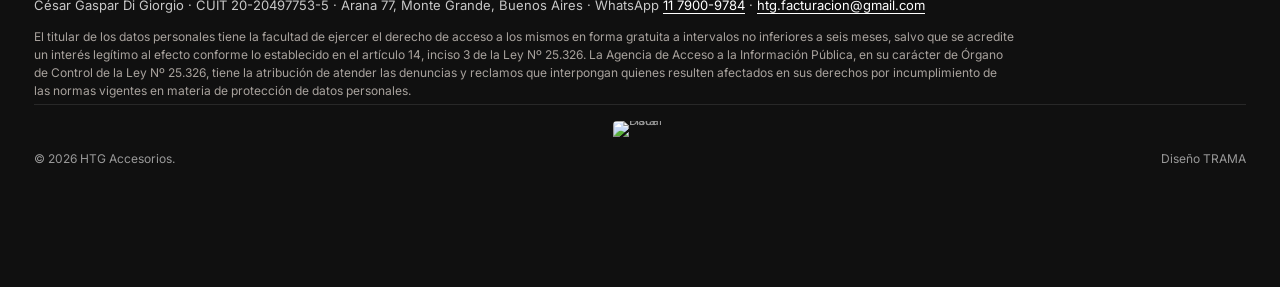
==== commit 0e3282c4: "Data Fiscal al medio de la última línea del pie Co-Authored-By: Claude Opus 5.5 <noreply@anthropic.c" ====
--- a/alta.html
+++ b/alta.html
@@ -3,4 +3,4 @@
 <main id="contenido"><section class="interior-header"><div class="container"><h1>HACETE CLIENTE.</h1><p>Contanos sobre tu negocio y te armamos el mensaje de alta mayorista.</p></div></section><section class="signup container"><div><p class="breadcrumbs"><a href="index.html">Inicio</a> / Alta mayorista</p><h2>EMPEZAMOS POR TU NEGOCIO.</h2><p>Completá tus datos y te armamos el mensaje de alta. Lo enviás vos por mensaje directo de Instagram a <a href="https://www.instagram.com/htgaccesorios/" target="_blank" rel="noopener"><u>@htgaccesorios</u></a>, y el equipo comercial te responde por ahí.</p><ol><li>Completá el formulario.</li><li>Mandá el mensaje que te armamos.</li><li>El equipo valida tu cuenta y te pasa condiciones mayoristas y stock.</li></ol><p><b>No guardamos tus datos:</b> el mensaje sale desde tu propia cuenta.</p></div>
 <div class="signup-panel"><form id="signup-form" novalidate><p class="form-legend">Los campos con * son obligatorios.</p><label for="f-nombre">Nombre y apellido *</label><input id="f-nombre" name="nombre" required autocomplete="name" minlength="2" aria-describedby="e-nombre"><p class="field-error" id="e-nombre" aria-live="polite"></p><label for="f-negocio">Nombre del negocio *</label><input id="f-negocio" name="negocio" required autocomplete="organization" aria-describedby="e-negocio"><p class="field-error" id="e-negocio" aria-live="polite"></p><label for="f-email">Correo electrónico *</label><input id="f-email" name="email" type="email" required autocomplete="email" inputmode="email" aria-describedby="e-email"><p class="field-error" id="e-email" aria-live="polite"></p><label for="f-telefono">Teléfono *</label><input id="f-telefono" name="telefono" type="tel" required autocomplete="tel" inputmode="tel" placeholder="11 1234 5678" aria-describedby="e-telefono"><p class="field-error" id="e-telefono" aria-live="polite"></p><label for="interes">Rubro de interés</label><select name="interes" id="interes"><option value="">Elegí un rubro</option><option value="cargadores">Cables y cargadores</option><option value="audio">Audio</option><option value="fundas">Fundas</option><option value="pantalla">Protección de pantalla</option><option value="soportes">Soportes</option><option value="creadores">Creadores de contenido</option><option value="gaming">Gaming</option><option value="oficina">Computación y oficina</option><option value="smartwatch">Smartwatch y wearables</option><option value="celulares">Celulares y tablets</option></select><label for="f-mensaje">Contanos qué necesitás</label><textarea id="f-mensaje" name="mensaje" placeholder="Tu local, rubros o consulta"></textarea><p class="form-consent">Al preparar el mensaje aceptás la <a href="privacidad.html">Política de privacidad</a>. Usamos tus datos solo para gestionar el alta y responderte.</p><button class="button button-orange" type="submit">Preparar mensaje <span aria-hidden="true">→</span></button><p class="form-message" id="form-message" role="status"></p></form>
 <div class="signup-done" id="signup-done" hidden><h2 tabindex="-1">MENSAJE LISTO.</h2><p id="signup-done-lead"></p><label for="signup-message">Tu mensaje</label><textarea id="signup-message" readonly rows="9"></textarea><div class="signup-actions"><a class="button button-orange" id="send-instagram" href="https://ig.me/m/htgaccesorios" target="_blank" rel="noopener">Abrir chat de Instagram <span aria-hidden="true">→</span></a><a class="button button-outline-dark" id="send-whatsapp" href="#" target="_blank" rel="noopener">Enviar por WhatsApp <span aria-hidden="true">→</span></a></div><div class="signup-secondary"><button type="button" class="link-button" id="copy-again">Copiar de nuevo</button><a class="link-button" id="download-request" href="#" download="solicitud-alta-htg.txt">Descargar copia</a><button type="button" class="link-button" id="signup-edit">Corregir datos</button></div></div></div></section></main>
-<footer class="site-footer"><div class="container footer-grid"><div class="footer-brand"><a class="identity" href="index.html" aria-label="HTG Accesorios, inicio"><img class="identity-logo" src="assets/htg-logo.svg" alt="" width="160" height="160"><span class="identity-side"><b>ACCESORIOS</b><small>VENTA MAYORISTA</small></span></a><p>Accesorios, tecnología y gaming.<br>Para locales, técnicos y revendedores.</p></div><div><h3>Comprar</h3><a href="minorista.html">Compra minorista</a><a href="catalogo.html">Todas las categorías</a></div><div><h3>Empresa</h3><a href="index.html#locales">Locales</a><a href="index.html#como-comprar">Cómo comprar</a></div><div><h3>Contacto comercial</h3><a href="https://www.instagram.com/htgaccesorios/" target="_blank" rel="noopener">Instagram @htgaccesorios</a><a href="https://wa.me/5491179009784" target="_blank" rel="noopener">WhatsApp 11 7900-9784</a></div></div><div class="container footer-legal"><nav class="footer-legal-links" aria-label="Información legal"><a href="privacidad.html">Política de privacidad</a><a href="terminos.html">Términos y condiciones</a><a class="footer-legal-boton" href="arrepentimiento.html">Botón de arrepentimiento</a></nav><p class="footer-legal-titular">César Gaspar Di Giorgio · CUIT 20-20497753-5 · Arana 77, Monte Grande, Buenos Aires · WhatsApp <a href="https://wa.me/5491179009784" target="_blank" rel="noopener">11 7900-9784</a> · <a href="mailto:htg.facturacion@gmail.com">htg.facturacion@gmail.com</a></p><a class="footer-datafiscal" href="http://qr.afip.gob.ar/?qr=5H3Z8wrQzhMZwp0G0CiM3A,," target="_F960AFIPInfo" rel="noopener" aria-label="Data Fiscal de ARCA (se abre en otra pestaña)"><img src="https://www.afip.gob.ar/images/f960/DATAWEB.jpg" alt="Data Fiscal" width="54" height="74" loading="lazy"></a><p class="footer-legal-aaip">El titular de los datos personales tiene la facultad de ejercer el derecho de acceso a los mismos en forma gratuita a intervalos no inferiores a seis meses, salvo que se acredite un interés legítimo al efecto conforme lo establecido en el artículo 14, inciso 3 de la Ley Nº 25.326. La Agencia de Acceso a la Información Pública, en su carácter de Órgano de Control de la Ley Nº 25.326, tiene la atribución de atender las denuncias y reclamos que interpongan quienes resulten afectados en sus derechos por incumplimiento de las normas vigentes en materia de protección de datos personales.</p></div><div class="container footer-bottom"><span>© 2026 HTG Accesorios.</span><span>Diseño TRAMA</span></div></footer><a class="wa-float" href="https://wa.me/5491179009784?text=Hola%20HTG%2C%20quiero%20informaci%C3%B3n%20para%20comprar%20por%20mayor." target="_blank" rel="noopener" aria-label="Escribinos por WhatsApp" data-wa><svg viewBox="0 0 24 24" aria-hidden="true"><path d="M17.472 14.382c-.297-.149-1.758-.867-2.03-.967-.273-.099-.471-.148-.67.15-.197.297-.767.966-.94 1.164-.173.199-.347.223-.644.075-.297-.15-1.255-.463-2.39-1.475-.883-.788-1.48-1.761-1.653-2.059-.173-.297-.018-.458.13-.606.134-.133.298-.347.446-.52.149-.174.198-.298.298-.497.099-.198.05-.371-.025-.52-.075-.149-.669-1.612-.916-2.207-.242-.579-.487-.5-.669-.51-.173-.008-.371-.01-.57-.01-.198 0-.52.074-.792.372-.272.297-1.04 1.016-1.04 2.479 0 1.462 1.065 2.875 1.213 3.074.149.198 2.096 3.2 5.077 4.487.709.306 1.262.489 1.694.625.712.227 1.36.195 1.871.118.571-.085 1.758-.719 2.006-1.413.248-.694.248-1.289.173-1.413-.074-.124-.272-.198-.57-.347m-5.421 7.403h-.004a9.87 9.87 0 0 1-5.031-1.378l-.361-.214-3.741.982.998-3.648-.235-.374a9.86 9.86 0 0 1-1.51-5.26c.001-5.45 4.436-9.884 9.888-9.884 2.64 0 5.122 1.03 6.988 2.898a9.825 9.825 0 0 1 2.893 6.994c-.003 5.45-4.437 9.884-9.885 9.884m8.413-18.297A11.815 11.815 0 0 0 12.05 0C5.495 0 .16 5.335.157 11.892c0 2.096.547 4.142 1.588 5.945L.057 24l6.305-1.654a11.882 11.882 0 0 0 5.683 1.448h.005c6.554 0 11.89-5.335 11.893-11.893a11.821 11.821 0 0 0-3.48-8.413Z"/></svg></a></body></html>
+<footer class="site-footer"><div class="container footer-grid"><div class="footer-brand"><a class="identity" href="index.html" aria-label="HTG Accesorios, inicio"><img class="identity-logo" src="assets/htg-logo.svg" alt="" width="160" height="160"><span class="identity-side"><b>ACCESORIOS</b><small>VENTA MAYORISTA</small></span></a><p>Accesorios, tecnología y gaming.<br>Para locales, técnicos y revendedores.</p></div><div><h3>Comprar</h3><a href="minorista.html">Compra minorista</a><a href="catalogo.html">Todas las categorías</a></div><div><h3>Empresa</h3><a href="index.html#locales">Locales</a><a href="index.html#como-comprar">Cómo comprar</a></div><div><h3>Contacto comercial</h3><a href="https://www.instagram.com/htgaccesorios/" target="_blank" rel="noopener">Instagram @htgaccesorios</a><a href="https://wa.me/5491179009784" target="_blank" rel="noopener">WhatsApp 11 7900-9784</a></div></div><div class="container footer-legal"><nav class="footer-legal-links" aria-label="Información legal"><a href="privacidad.html">Política de privacidad</a><a href="terminos.html">Términos y condiciones</a><a class="footer-legal-boton" href="arrepentimiento.html">Botón de arrepentimiento</a></nav><p class="footer-legal-titular">César Gaspar Di Giorgio · CUIT 20-20497753-5 · Arana 77, Monte Grande, Buenos Aires · WhatsApp <a href="https://wa.me/5491179009784" target="_blank" rel="noopener">11 7900-9784</a> · <a href="mailto:htg.facturacion@gmail.com">htg.facturacion@gmail.com</a></p><p class="footer-legal-aaip">El titular de los datos personales tiene la facultad de ejercer el derecho de acceso a los mismos en forma gratuita a intervalos no inferiores a seis meses, salvo que se acredite un interés legítimo al efecto conforme lo establecido en el artículo 14, inciso 3 de la Ley Nº 25.326. La Agencia de Acceso a la Información Pública, en su carácter de Órgano de Control de la Ley Nº 25.326, tiene la atribución de atender las denuncias y reclamos que interpongan quienes resulten afectados en sus derechos por incumplimiento de las normas vigentes en materia de protección de datos personales.</p></div><div class="container footer-bottom"><span>© 2026 HTG Accesorios.</span><a class="footer-datafiscal" href="http://qr.afip.gob.ar/?qr=5H3Z8wrQzhMZwp0G0CiM3A,," target="_F960AFIPInfo" rel="noopener" aria-label="Data Fiscal de ARCA (se abre en otra pestaña)"><img src="https://www.afip.gob.ar/images/f960/DATAWEB.jpg" alt="Data Fiscal" width="54" height="74" loading="lazy"></a><span>Diseño TRAMA</span></div></footer><a class="wa-float" href="https://wa.me/5491179009784?text=Hola%20HTG%2C%20quiero%20informaci%C3%B3n%20para%20comprar%20por%20mayor." target="_blank" rel="noopener" aria-label="Escribinos por WhatsApp" data-wa><svg viewBox="0 0 24 24" aria-hidden="true"><path d="M17.472 14.382c-.297-.149-1.758-.867-2.03-.967-.273-.099-.471-.148-.67.15-.197.297-.767.966-.94 1.164-.173.199-.347.223-.644.075-.297-.15-1.255-.463-2.39-1.475-.883-.788-1.48-1.761-1.653-2.059-.173-.297-.018-.458.13-.606.134-.133.298-.347.446-.52.149-.174.198-.298.298-.497.099-.198.05-.371-.025-.52-.075-.149-.669-1.612-.916-2.207-.242-.579-.487-.5-.669-.51-.173-.008-.371-.01-.57-.01-.198 0-.52.074-.792.372-.272.297-1.04 1.016-1.04 2.479 0 1.462 1.065 2.875 1.213 3.074.149.198 2.096 3.2 5.077 4.487.709.306 1.262.489 1.694.625.712.227 1.36.195 1.871.118.571-.085 1.758-.719 2.006-1.413.248-.694.248-1.289.173-1.413-.074-.124-.272-.198-.57-.347m-5.421 7.403h-.004a9.87 9.87 0 0 1-5.031-1.378l-.361-.214-3.741.982.998-3.648-.235-.374a9.86 9.86 0 0 1-1.51-5.26c.001-5.45 4.436-9.884 9.888-9.884 2.64 0 5.122 1.03 6.988 2.898a9.825 9.825 0 0 1 2.893 6.994c-.003 5.45-4.437 9.884-9.885 9.884m8.413-18.297A11.815 11.815 0 0 0 12.05 0C5.495 0 .16 5.335.157 11.892c0 2.096.547 4.142 1.588 5.945L.057 24l6.305-1.654a11.882 11.882 0 0 0 5.683 1.448h.005c6.554 0 11.89-5.335 11.893-11.893a11.821 11.821 0 0 0-3.48-8.413Z"/></svg></a></body></html>
--- a/styles.css
+++ b/styles.css
@@ -77,7 +77,7 @@
 .pdp-related{margin-top:64px}.pdp-related .section-heading h2{font-size:13px}
 @media(max-width:700px){.shop-grid{grid-template-columns:1fr 1fr;gap:10px}.pcard-body{padding:11px 12px 13px}.pcard-body b{font-size:14px}.pcard-price{font-size:12px}.pdp{grid-template-columns:1fr}.pdp-price{padding:18px}.pdp-actions .button{flex:1 1 100%}.shop .interior-header{padding:26px 0 28px}}
 /* Información legal (04/10/2026): pie, páginas de privacidad y términos, botón de arrepentimiento. */
-.footer-legal{border-top:1px solid var(--line-dark);padding:20px 0 4px;display:grid;gap:10px}.footer-legal-links{display:flex;flex-wrap:wrap;gap:4px 22px}.footer-legal-links a{display:inline-flex;align-items:center;min-height:32px;font-size:14px;color:#fff;text-decoration:underline;text-underline-offset:.2em}.footer-legal-links a:hover{color:var(--orange)}.footer-legal-links .footer-legal-boton{font-weight:700;text-decoration:none;border:1px solid #fff;border-radius:999px;padding:0 14px}.footer-legal-links .footer-legal-boton:hover{border-color:var(--orange)}.footer-datafiscal{display:inline-block;width:max-content;line-height:0;border-radius:4px;overflow:hidden}.footer-datafiscal img{display:block;width:54px;height:auto}.footer-legal-titular{margin:0;font-size:13px;color:var(--on-dark-muted)}.footer-legal-titular a{display:inline-block;padding:4px 0;color:#fff;text-decoration:underline;text-underline-offset:.2em}.footer-legal-titular a:hover{color:var(--orange)}.footer-legal-aaip{margin:0;font-size:12px;line-height:1.5;color:#a8a29d;max-width:980px}
+.footer-legal{border-top:1px solid var(--line-dark);padding:20px 0 4px;display:grid;gap:10px}.footer-legal-links{display:flex;flex-wrap:wrap;gap:4px 22px}.footer-legal-links a{display:inline-flex;align-items:center;min-height:32px;font-size:14px;color:#fff;text-decoration:underline;text-underline-offset:.2em}.footer-legal-links a:hover{color:var(--orange)}.footer-legal-links .footer-legal-boton{font-weight:700;text-decoration:none;border:1px solid #fff;border-radius:999px;padding:0 14px}.footer-legal-links .footer-legal-boton:hover{border-color:var(--orange)}.footer-datafiscal{display:inline-block;width:max-content;line-height:0;border-radius:4px;overflow:hidden}.footer-datafiscal img{display:block;width:54px;height:auto}.footer-bottom{display:grid;grid-template-columns:1fr auto 1fr;align-items:center;gap:16px}.footer-bottom>span:last-child{justify-self:end}.site-footer:has(~.wa-float) .footer-bottom{padding-bottom:92px}.footer-legal-titular{margin:0;font-size:13px;color:var(--on-dark-muted)}.footer-legal-titular a{display:inline-block;padding:4px 0;color:#fff;text-decoration:underline;text-underline-offset:.2em}.footer-legal-titular a:hover{color:var(--orange)}.footer-legal-aaip{margin:0;font-size:12px;line-height:1.5;color:#a8a29d;max-width:980px}
 .legal-wrap{max-width:780px;padding:30px 0 80px}.legal-page h1{font-family:var(--display);font-weight:700;font-size:clamp(36px,4vw,56px);line-height:1.02;text-transform:uppercase;margin:0 0 8px}.legal-fecha{color:var(--muted);font-size:14px;margin:0 0 28px}.legal-wrap h2{font-size:20px;font-weight:700;margin:32px 0 10px}.legal-wrap p,.legal-wrap li{font-size:16px;line-height:1.6}.legal-wrap ul{padding-left:20px}.legal-wrap a{text-decoration:underline;text-underline-offset:.2em}.legal-aaip{font-size:14px!important;color:var(--muted)}
 .form-consent{margin:18px 0 0;font-size:13px;line-height:1.45;color:var(--muted)}.form-consent a{text-decoration:underline;text-underline-offset:.2em;color:var(--ink)}.legal-signup h1{margin-bottom:16px}.legal-nota{font-size:14px;color:var(--muted)}.legal-nota a{text-decoration:underline}.arrep-code{font-family:var(--display);font-size:clamp(28px,3vw,40px);font-weight:700;letter-spacing:.04em;margin:0 0 12px;color:var(--ink)}
 @media(max-width:700px){.footer-legal-links{gap:2px 16px}.footer-legal-links a{min-height:40px}.legal-wrap{padding-top:20px}}
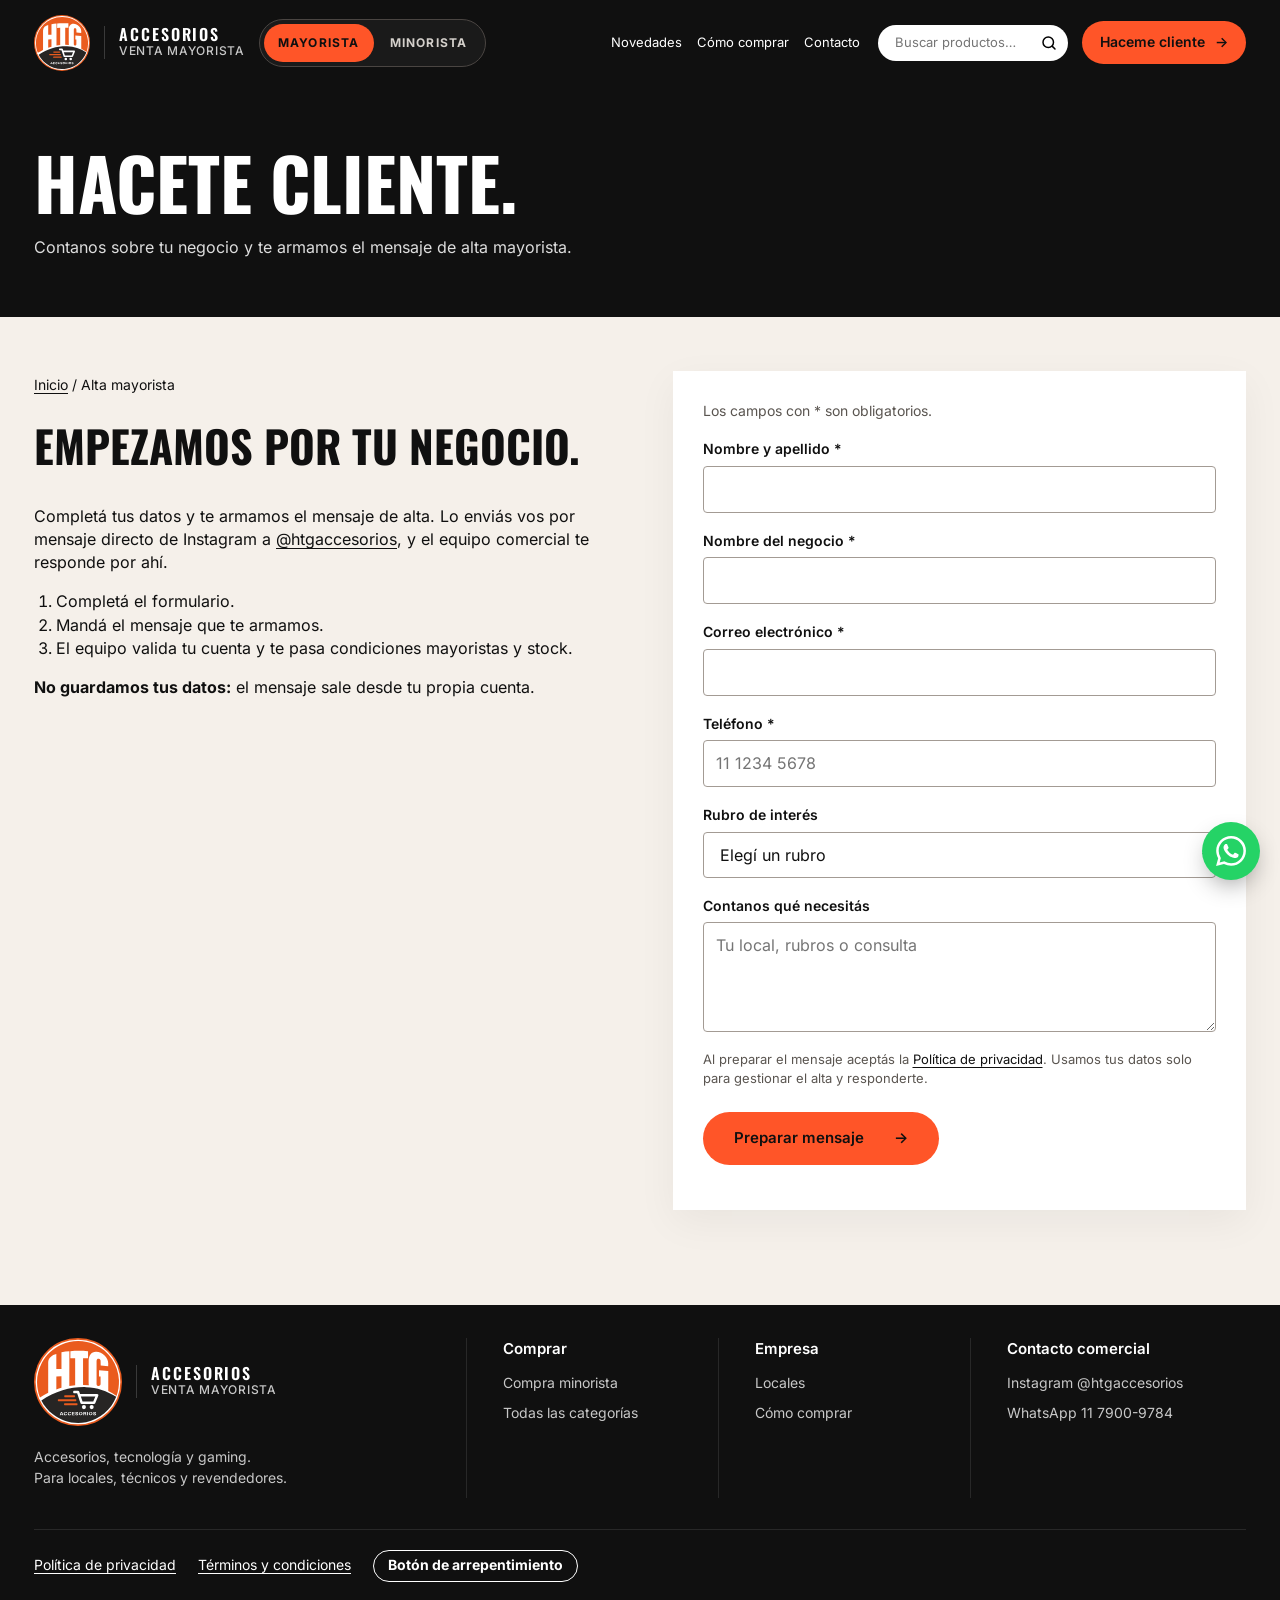
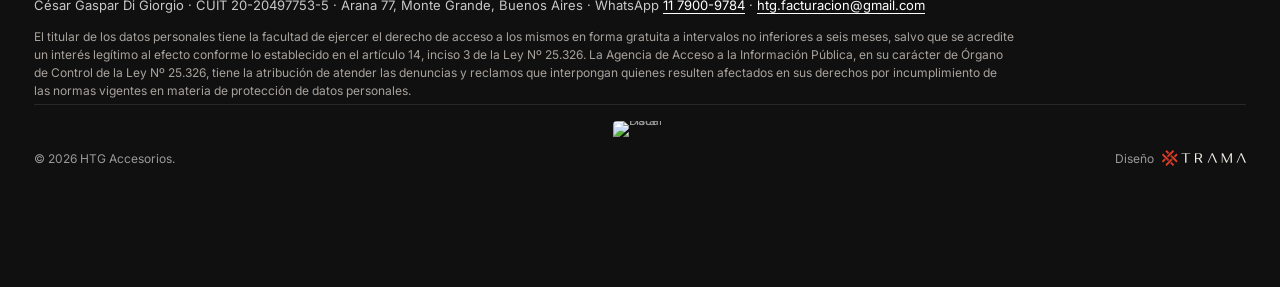
==== commit eb875144: "Pie: crédito "Diseño" con el logo de TRAMA y link a tramaid.com.ar Co-Authored-By: Claude Opus 5.5 <" ====
--- a/alta.html
+++ b/alta.html
@@ -3,4 +3,4 @@
 <main id="contenido"><section class="interior-header"><div class="container"><h1>HACETE CLIENTE.</h1><p>Contanos sobre tu negocio y te armamos el mensaje de alta mayorista.</p></div></section><section class="signup container"><div><p class="breadcrumbs"><a href="index.html">Inicio</a> / Alta mayorista</p><h2>EMPEZAMOS POR TU NEGOCIO.</h2><p>Completá tus datos y te armamos el mensaje de alta. Lo enviás vos por mensaje directo de Instagram a <a href="https://www.instagram.com/htgaccesorios/" target="_blank" rel="noopener"><u>@htgaccesorios</u></a>, y el equipo comercial te responde por ahí.</p><ol><li>Completá el formulario.</li><li>Mandá el mensaje que te armamos.</li><li>El equipo valida tu cuenta y te pasa condiciones mayoristas y stock.</li></ol><p><b>No guardamos tus datos:</b> el mensaje sale desde tu propia cuenta.</p></div>
 <div class="signup-panel"><form id="signup-form" novalidate><p class="form-legend">Los campos con * son obligatorios.</p><label for="f-nombre">Nombre y apellido *</label><input id="f-nombre" name="nombre" required autocomplete="name" minlength="2" aria-describedby="e-nombre"><p class="field-error" id="e-nombre" aria-live="polite"></p><label for="f-negocio">Nombre del negocio *</label><input id="f-negocio" name="negocio" required autocomplete="organization" aria-describedby="e-negocio"><p class="field-error" id="e-negocio" aria-live="polite"></p><label for="f-email">Correo electrónico *</label><input id="f-email" name="email" type="email" required autocomplete="email" inputmode="email" aria-describedby="e-email"><p class="field-error" id="e-email" aria-live="polite"></p><label for="f-telefono">Teléfono *</label><input id="f-telefono" name="telefono" type="tel" required autocomplete="tel" inputmode="tel" placeholder="11 1234 5678" aria-describedby="e-telefono"><p class="field-error" id="e-telefono" aria-live="polite"></p><label for="interes">Rubro de interés</label><select name="interes" id="interes"><option value="">Elegí un rubro</option><option value="cargadores">Cables y cargadores</option><option value="audio">Audio</option><option value="fundas">Fundas</option><option value="pantalla">Protección de pantalla</option><option value="soportes">Soportes</option><option value="creadores">Creadores de contenido</option><option value="gaming">Gaming</option><option value="oficina">Computación y oficina</option><option value="smartwatch">Smartwatch y wearables</option><option value="celulares">Celulares y tablets</option></select><label for="f-mensaje">Contanos qué necesitás</label><textarea id="f-mensaje" name="mensaje" placeholder="Tu local, rubros o consulta"></textarea><p class="form-consent">Al preparar el mensaje aceptás la <a href="privacidad.html">Política de privacidad</a>. Usamos tus datos solo para gestionar el alta y responderte.</p><button class="button button-orange" type="submit">Preparar mensaje <span aria-hidden="true">→</span></button><p class="form-message" id="form-message" role="status"></p></form>
 <div class="signup-done" id="signup-done" hidden><h2 tabindex="-1">MENSAJE LISTO.</h2><p id="signup-done-lead"></p><label for="signup-message">Tu mensaje</label><textarea id="signup-message" readonly rows="9"></textarea><div class="signup-actions"><a class="button button-orange" id="send-instagram" href="https://ig.me/m/htgaccesorios" target="_blank" rel="noopener">Abrir chat de Instagram <span aria-hidden="true">→</span></a><a class="button button-outline-dark" id="send-whatsapp" href="#" target="_blank" rel="noopener">Enviar por WhatsApp <span aria-hidden="true">→</span></a></div><div class="signup-secondary"><button type="button" class="link-button" id="copy-again">Copiar de nuevo</button><a class="link-button" id="download-request" href="#" download="solicitud-alta-htg.txt">Descargar copia</a><button type="button" class="link-button" id="signup-edit">Corregir datos</button></div></div></div></section></main>
-<footer class="site-footer"><div class="container footer-grid"><div class="footer-brand"><a class="identity" href="index.html" aria-label="HTG Accesorios, inicio"><img class="identity-logo" src="assets/htg-logo.svg" alt="" width="160" height="160"><span class="identity-side"><b>ACCESORIOS</b><small>VENTA MAYORISTA</small></span></a><p>Accesorios, tecnología y gaming.<br>Para locales, técnicos y revendedores.</p></div><div><h3>Comprar</h3><a href="minorista.html">Compra minorista</a><a href="catalogo.html">Todas las categorías</a></div><div><h3>Empresa</h3><a href="index.html#locales">Locales</a><a href="index.html#como-comprar">Cómo comprar</a></div><div><h3>Contacto comercial</h3><a href="https://www.instagram.com/htgaccesorios/" target="_blank" rel="noopener">Instagram @htgaccesorios</a><a href="https://wa.me/5491179009784" target="_blank" rel="noopener">WhatsApp 11 7900-9784</a></div></div><div class="container footer-legal"><nav class="footer-legal-links" aria-label="Información legal"><a href="privacidad.html">Política de privacidad</a><a href="terminos.html">Términos y condiciones</a><a class="footer-legal-boton" href="arrepentimiento.html">Botón de arrepentimiento</a></nav><p class="footer-legal-titular">César Gaspar Di Giorgio · CUIT 20-20497753-5 · Arana 77, Monte Grande, Buenos Aires · WhatsApp <a href="https://wa.me/5491179009784" target="_blank" rel="noopener">11 7900-9784</a> · <a href="mailto:htg.facturacion@gmail.com">htg.facturacion@gmail.com</a></p><p class="footer-legal-aaip">El titular de los datos personales tiene la facultad de ejercer el derecho de acceso a los mismos en forma gratuita a intervalos no inferiores a seis meses, salvo que se acredite un interés legítimo al efecto conforme lo establecido en el artículo 14, inciso 3 de la Ley Nº 25.326. La Agencia de Acceso a la Información Pública, en su carácter de Órgano de Control de la Ley Nº 25.326, tiene la atribución de atender las denuncias y reclamos que interpongan quienes resulten afectados en sus derechos por incumplimiento de las normas vigentes en materia de protección de datos personales.</p></div><div class="container footer-bottom"><span>© 2026 HTG Accesorios.</span><a class="footer-datafiscal" href="http://qr.afip.gob.ar/?qr=5H3Z8wrQzhMZwp0G0CiM3A,," target="_F960AFIPInfo" rel="noopener" aria-label="Data Fiscal de ARCA (se abre en otra pestaña)"><img src="https://www.afip.gob.ar/images/f960/DATAWEB.jpg" alt="Data Fiscal" width="54" height="74" loading="lazy"></a><span>Diseño TRAMA</span></div></footer><a class="wa-float" href="https://wa.me/5491179009784?text=Hola%20HTG%2C%20quiero%20informaci%C3%B3n%20para%20comprar%20por%20mayor." target="_blank" rel="noopener" aria-label="Escribinos por WhatsApp" data-wa><svg viewBox="0 0 24 24" aria-hidden="true"><path d="M17.472 14.382c-.297-.149-1.758-.867-2.03-.967-.273-.099-.471-.148-.67.15-.197.297-.767.966-.94 1.164-.173.199-.347.223-.644.075-.297-.15-1.255-.463-2.39-1.475-.883-.788-1.48-1.761-1.653-2.059-.173-.297-.018-.458.13-.606.134-.133.298-.347.446-.52.149-.174.198-.298.298-.497.099-.198.05-.371-.025-.52-.075-.149-.669-1.612-.916-2.207-.242-.579-.487-.5-.669-.51-.173-.008-.371-.01-.57-.01-.198 0-.52.074-.792.372-.272.297-1.04 1.016-1.04 2.479 0 1.462 1.065 2.875 1.213 3.074.149.198 2.096 3.2 5.077 4.487.709.306 1.262.489 1.694.625.712.227 1.36.195 1.871.118.571-.085 1.758-.719 2.006-1.413.248-.694.248-1.289.173-1.413-.074-.124-.272-.198-.57-.347m-5.421 7.403h-.004a9.87 9.87 0 0 1-5.031-1.378l-.361-.214-3.741.982.998-3.648-.235-.374a9.86 9.86 0 0 1-1.51-5.26c.001-5.45 4.436-9.884 9.888-9.884 2.64 0 5.122 1.03 6.988 2.898a9.825 9.825 0 0 1 2.893 6.994c-.003 5.45-4.437 9.884-9.885 9.884m8.413-18.297A11.815 11.815 0 0 0 12.05 0C5.495 0 .16 5.335.157 11.892c0 2.096.547 4.142 1.588 5.945L.057 24l6.305-1.654a11.882 11.882 0 0 0 5.683 1.448h.005c6.554 0 11.89-5.335 11.893-11.893a11.821 11.821 0 0 0-3.48-8.413Z"/></svg></a></body></html>
+<footer class="site-footer"><div class="container footer-grid"><div class="footer-brand"><a class="identity" href="index.html" aria-label="HTG Accesorios, inicio"><img class="identity-logo" src="assets/htg-logo.svg" alt="" width="160" height="160"><span class="identity-side"><b>ACCESORIOS</b><small>VENTA MAYORISTA</small></span></a><p>Accesorios, tecnología y gaming.<br>Para locales, técnicos y revendedores.</p></div><div><h3>Comprar</h3><a href="minorista.html">Compra minorista</a><a href="catalogo.html">Todas las categorías</a></div><div><h3>Empresa</h3><a href="index.html#locales">Locales</a><a href="index.html#como-comprar">Cómo comprar</a></div><div><h3>Contacto comercial</h3><a href="https://www.instagram.com/htgaccesorios/" target="_blank" rel="noopener">Instagram @htgaccesorios</a><a href="https://wa.me/5491179009784" target="_blank" rel="noopener">WhatsApp 11 7900-9784</a></div></div><div class="container footer-legal"><nav class="footer-legal-links" aria-label="Información legal"><a href="privacidad.html">Política de privacidad</a><a href="terminos.html">Términos y condiciones</a><a class="footer-legal-boton" href="arrepentimiento.html">Botón de arrepentimiento</a></nav><p class="footer-legal-titular">César Gaspar Di Giorgio · CUIT 20-20497753-5 · Arana 77, Monte Grande, Buenos Aires · WhatsApp <a href="https://wa.me/5491179009784" target="_blank" rel="noopener">11 7900-9784</a> · <a href="mailto:htg.facturacion@gmail.com">htg.facturacion@gmail.com</a></p><p class="footer-legal-aaip">El titular de los datos personales tiene la facultad de ejercer el derecho de acceso a los mismos en forma gratuita a intervalos no inferiores a seis meses, salvo que se acredite un interés legítimo al efecto conforme lo establecido en el artículo 14, inciso 3 de la Ley Nº 25.326. La Agencia de Acceso a la Información Pública, en su carácter de Órgano de Control de la Ley Nº 25.326, tiene la atribución de atender las denuncias y reclamos que interpongan quienes resulten afectados en sus derechos por incumplimiento de las normas vigentes en materia de protección de datos personales.</p></div><div class="container footer-bottom"><span>© 2026 HTG Accesorios.</span><a class="footer-datafiscal" href="http://qr.afip.gob.ar/?qr=5H3Z8wrQzhMZwp0G0CiM3A,," target="_F960AFIPInfo" rel="noopener" aria-label="Data Fiscal de ARCA (se abre en otra pestaña)"><img src="https://www.afip.gob.ar/images/f960/DATAWEB.jpg" alt="Data Fiscal" width="54" height="74" loading="lazy"></a><a class="footer-credito" href="https://tramaid.com.ar" target="_blank" rel="noopener" aria-label="Diseño TRAMA (se abre en otra pestaña)"><span aria-hidden="true">Diseño</span><img src="assets/trama-logo.svg" alt="" width="84" height="16" loading="lazy"></a></div></footer><a class="wa-float" href="https://wa.me/5491179009784?text=Hola%20HTG%2C%20quiero%20informaci%C3%B3n%20para%20comprar%20por%20mayor." target="_blank" rel="noopener" aria-label="Escribinos por WhatsApp" data-wa><svg viewBox="0 0 24 24" aria-hidden="true"><path d="M17.472 14.382c-.297-.149-1.758-.867-2.03-.967-.273-.099-.471-.148-.67.15-.197.297-.767.966-.94 1.164-.173.199-.347.223-.644.075-.297-.15-1.255-.463-2.39-1.475-.883-.788-1.48-1.761-1.653-2.059-.173-.297-.018-.458.13-.606.134-.133.298-.347.446-.52.149-.174.198-.298.298-.497.099-.198.05-.371-.025-.52-.075-.149-.669-1.612-.916-2.207-.242-.579-.487-.5-.669-.51-.173-.008-.371-.01-.57-.01-.198 0-.52.074-.792.372-.272.297-1.04 1.016-1.04 2.479 0 1.462 1.065 2.875 1.213 3.074.149.198 2.096 3.2 5.077 4.487.709.306 1.262.489 1.694.625.712.227 1.36.195 1.871.118.571-.085 1.758-.719 2.006-1.413.248-.694.248-1.289.173-1.413-.074-.124-.272-.198-.57-.347m-5.421 7.403h-.004a9.87 9.87 0 0 1-5.031-1.378l-.361-.214-3.741.982.998-3.648-.235-.374a9.86 9.86 0 0 1-1.51-5.26c.001-5.45 4.436-9.884 9.888-9.884 2.64 0 5.122 1.03 6.988 2.898a9.825 9.825 0 0 1 2.893 6.994c-.003 5.45-4.437 9.884-9.885 9.884m8.413-18.297A11.815 11.815 0 0 0 12.05 0C5.495 0 .16 5.335.157 11.892c0 2.096.547 4.142 1.588 5.945L.057 24l6.305-1.654a11.882 11.882 0 0 0 5.683 1.448h.005c6.554 0 11.89-5.335 11.893-11.893a11.821 11.821 0 0 0-3.48-8.413Z"/></svg></a></body></html>
--- a/styles.css
+++ b/styles.css
@@ -77,7 +77,7 @@
 .pdp-related{margin-top:64px}.pdp-related .section-heading h2{font-size:13px}
 @media(max-width:700px){.shop-grid{grid-template-columns:1fr 1fr;gap:10px}.pcard-body{padding:11px 12px 13px}.pcard-body b{font-size:14px}.pcard-price{font-size:12px}.pdp{grid-template-columns:1fr}.pdp-price{padding:18px}.pdp-actions .button{flex:1 1 100%}.shop .interior-header{padding:26px 0 28px}}
 /* Información legal (04/10/2026): pie, páginas de privacidad y términos, botón de arrepentimiento. */
-.footer-legal{border-top:1px solid var(--line-dark);padding:20px 0 4px;display:grid;gap:10px}.footer-legal-links{display:flex;flex-wrap:wrap;gap:4px 22px}.footer-legal-links a{display:inline-flex;align-items:center;min-height:32px;font-size:14px;color:#fff;text-decoration:underline;text-underline-offset:.2em}.footer-legal-links a:hover{color:var(--orange)}.footer-legal-links .footer-legal-boton{font-weight:700;text-decoration:none;border:1px solid #fff;border-radius:999px;padding:0 14px}.footer-legal-links .footer-legal-boton:hover{border-color:var(--orange)}.footer-datafiscal{display:inline-block;width:max-content;line-height:0;border-radius:4px;overflow:hidden}.footer-datafiscal img{display:block;width:54px;height:auto}.footer-bottom{display:grid;grid-template-columns:1fr auto 1fr;align-items:center;gap:16px}.footer-bottom>span:last-child{justify-self:end}.site-footer:has(~.wa-float) .footer-bottom{padding-bottom:92px}.footer-legal-titular{margin:0;font-size:13px;color:var(--on-dark-muted)}.footer-legal-titular a{display:inline-block;padding:4px 0;color:#fff;text-decoration:underline;text-underline-offset:.2em}.footer-legal-titular a:hover{color:var(--orange)}.footer-legal-aaip{margin:0;font-size:12px;line-height:1.5;color:#a8a29d;max-width:980px}
+.footer-legal{border-top:1px solid var(--line-dark);padding:20px 0 4px;display:grid;gap:10px}.footer-legal-links{display:flex;flex-wrap:wrap;gap:4px 22px}.footer-legal-links a{display:inline-flex;align-items:center;min-height:32px;font-size:14px;color:#fff;text-decoration:underline;text-underline-offset:.2em}.footer-legal-links a:hover{color:var(--orange)}.footer-legal-links .footer-legal-boton{font-weight:700;text-decoration:none;border:1px solid #fff;border-radius:999px;padding:0 14px}.footer-legal-links .footer-legal-boton:hover{border-color:var(--orange)}.footer-datafiscal{display:inline-block;width:max-content;line-height:0;border-radius:4px;overflow:hidden}.footer-datafiscal img{display:block;width:54px;height:auto}.footer-bottom{display:grid;grid-template-columns:1fr auto 1fr;align-items:center;gap:16px}.footer-credito{justify-self:end;display:inline-flex;align-items:center;gap:8px;min-height:32px;color:#999}.footer-credito img{display:block;width:84px;height:auto;transition:opacity .2s}.footer-credito:hover{color:#fff}.footer-credito:hover img{opacity:.85}.footer-credito:focus-visible{outline:2px solid #fff;outline-offset:4px;border-radius:2px}.site-footer:has(~.wa-float) .footer-bottom{padding-bottom:92px}.footer-legal-titular{margin:0;font-size:13px;color:var(--on-dark-muted)}.footer-legal-titular a{display:inline-block;padding:4px 0;color:#fff;text-decoration:underline;text-underline-offset:.2em}.footer-legal-titular a:hover{color:var(--orange)}.footer-legal-aaip{margin:0;font-size:12px;line-height:1.5;color:#a8a29d;max-width:980px}
 .legal-wrap{max-width:780px;padding:30px 0 80px}.legal-page h1{font-family:var(--display);font-weight:700;font-size:clamp(36px,4vw,56px);line-height:1.02;text-transform:uppercase;margin:0 0 8px}.legal-fecha{color:var(--muted);font-size:14px;margin:0 0 28px}.legal-wrap h2{font-size:20px;font-weight:700;margin:32px 0 10px}.legal-wrap p,.legal-wrap li{font-size:16px;line-height:1.6}.legal-wrap ul{padding-left:20px}.legal-wrap a{text-decoration:underline;text-underline-offset:.2em}.legal-aaip{font-size:14px!important;color:var(--muted)}
 .form-consent{margin:18px 0 0;font-size:13px;line-height:1.45;color:var(--muted)}.form-consent a{text-decoration:underline;text-underline-offset:.2em;color:var(--ink)}.legal-signup h1{margin-bottom:16px}.legal-nota{font-size:14px;color:var(--muted)}.legal-nota a{text-decoration:underline}.arrep-code{font-family:var(--display);font-size:clamp(28px,3vw,40px);font-weight:700;letter-spacing:.04em;margin:0 0 12px;color:var(--ink)}
 @media(max-width:700px){.footer-legal-links{gap:2px 16px}.footer-legal-links a{min-height:40px}.legal-wrap{padding-top:20px}}
